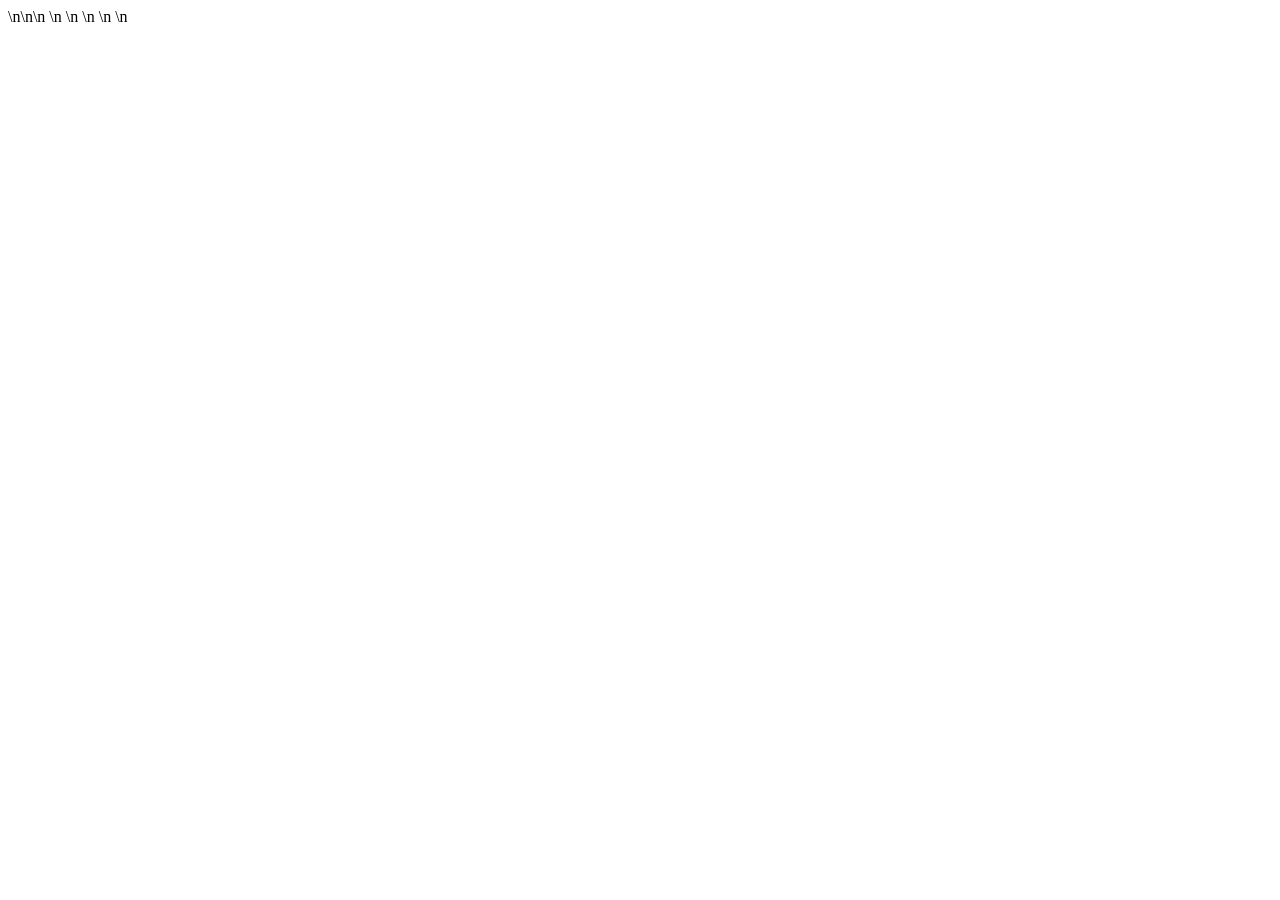
==== index.html @ e763e22f "Add Google Analytics tag to index.html" ====
<!DOCTYPE html>\n<html>\n<head>\n    <meta charset=\"UTF-8\">\n    <meta name=\"viewport\" content=\"width=device-width, initial-scale=1.0\">\n    <title>Document</title>\n    <!-- Google Analytics -->\n    <script async src=\"https://www.googletagmanager.com/gtag/js?id=G-6NM7Z8QV94\"></script>\n    <script>\n        window.dataLayer = window.dataLayer || [];\n        function gtag(){dataLayer.push(arguments);}\n        gtag('js', new Date());\n        gtag('config', 'G-6NM7Z8QV94');\n    <\/script>\n    <!-- End Google Analytics -->\n</head>\n<body>\n    <h1>Hello, World!</h1>\n</body>\n</html>\n
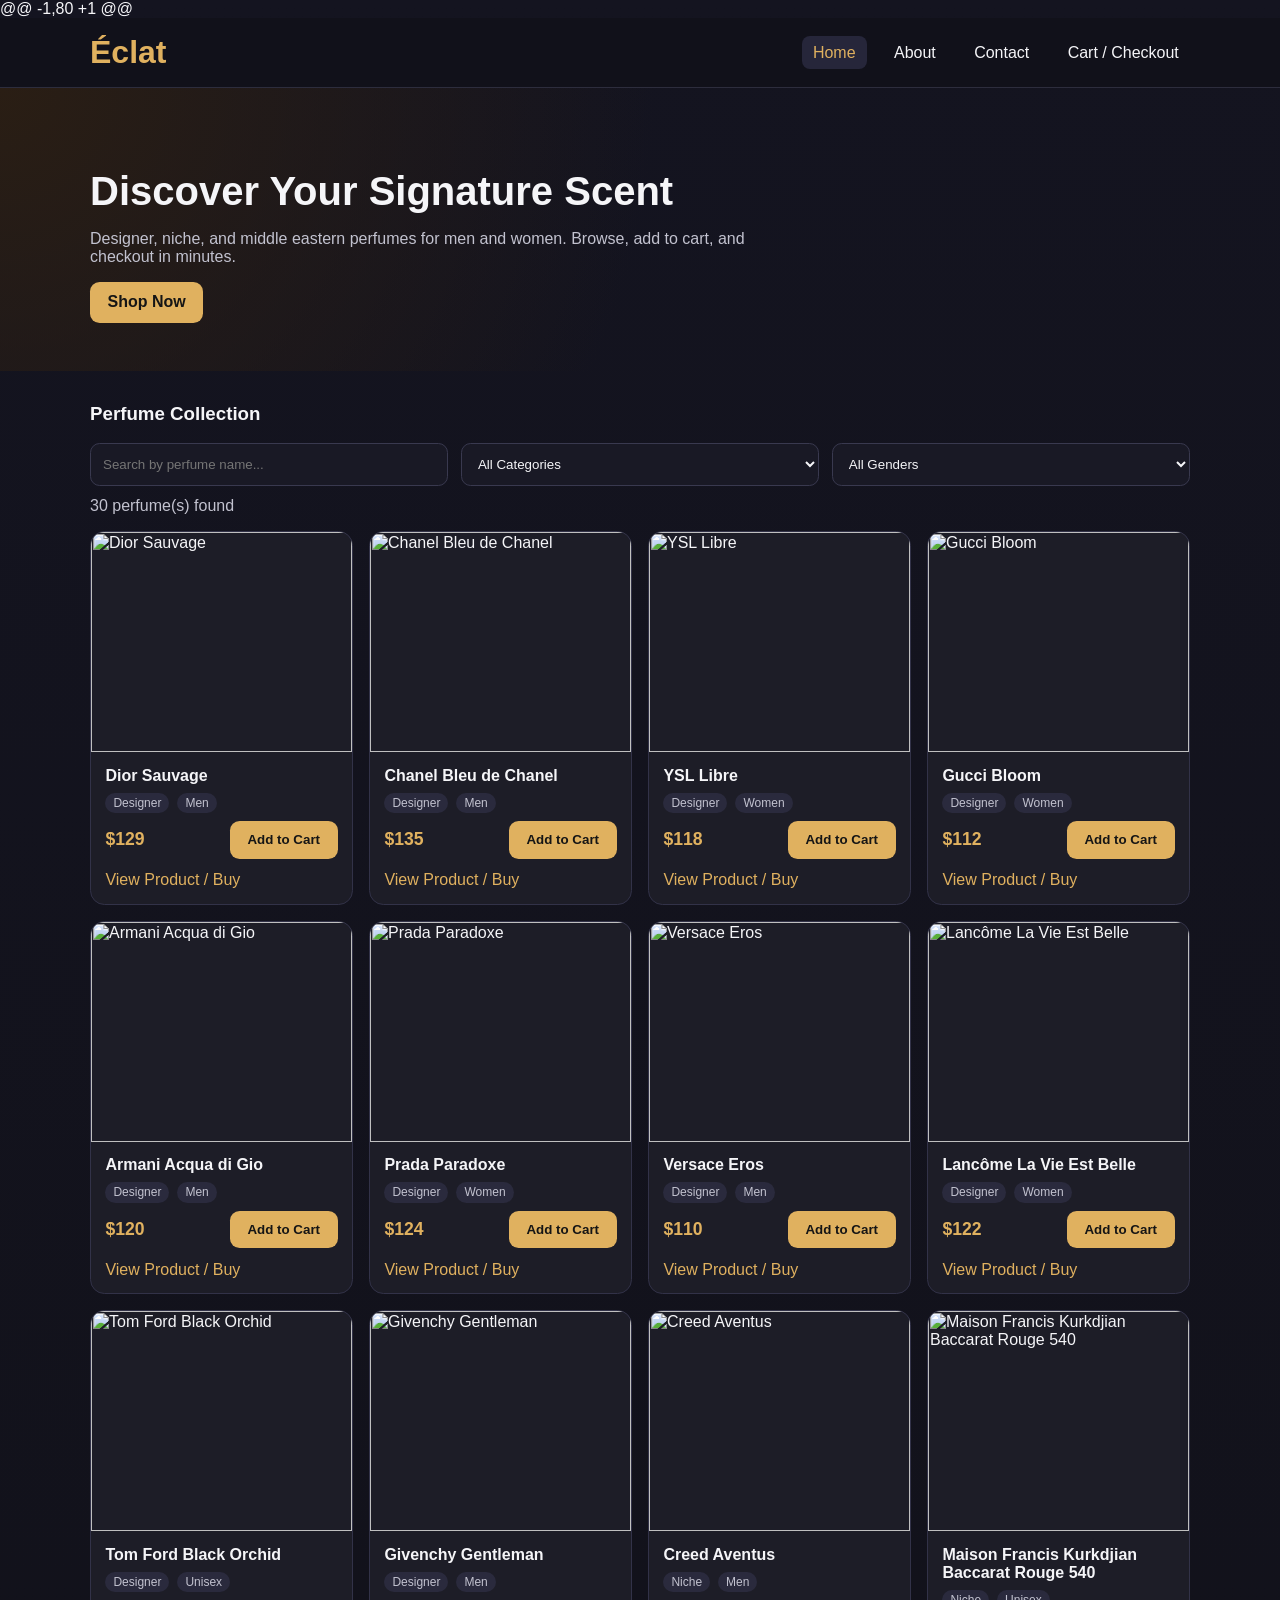
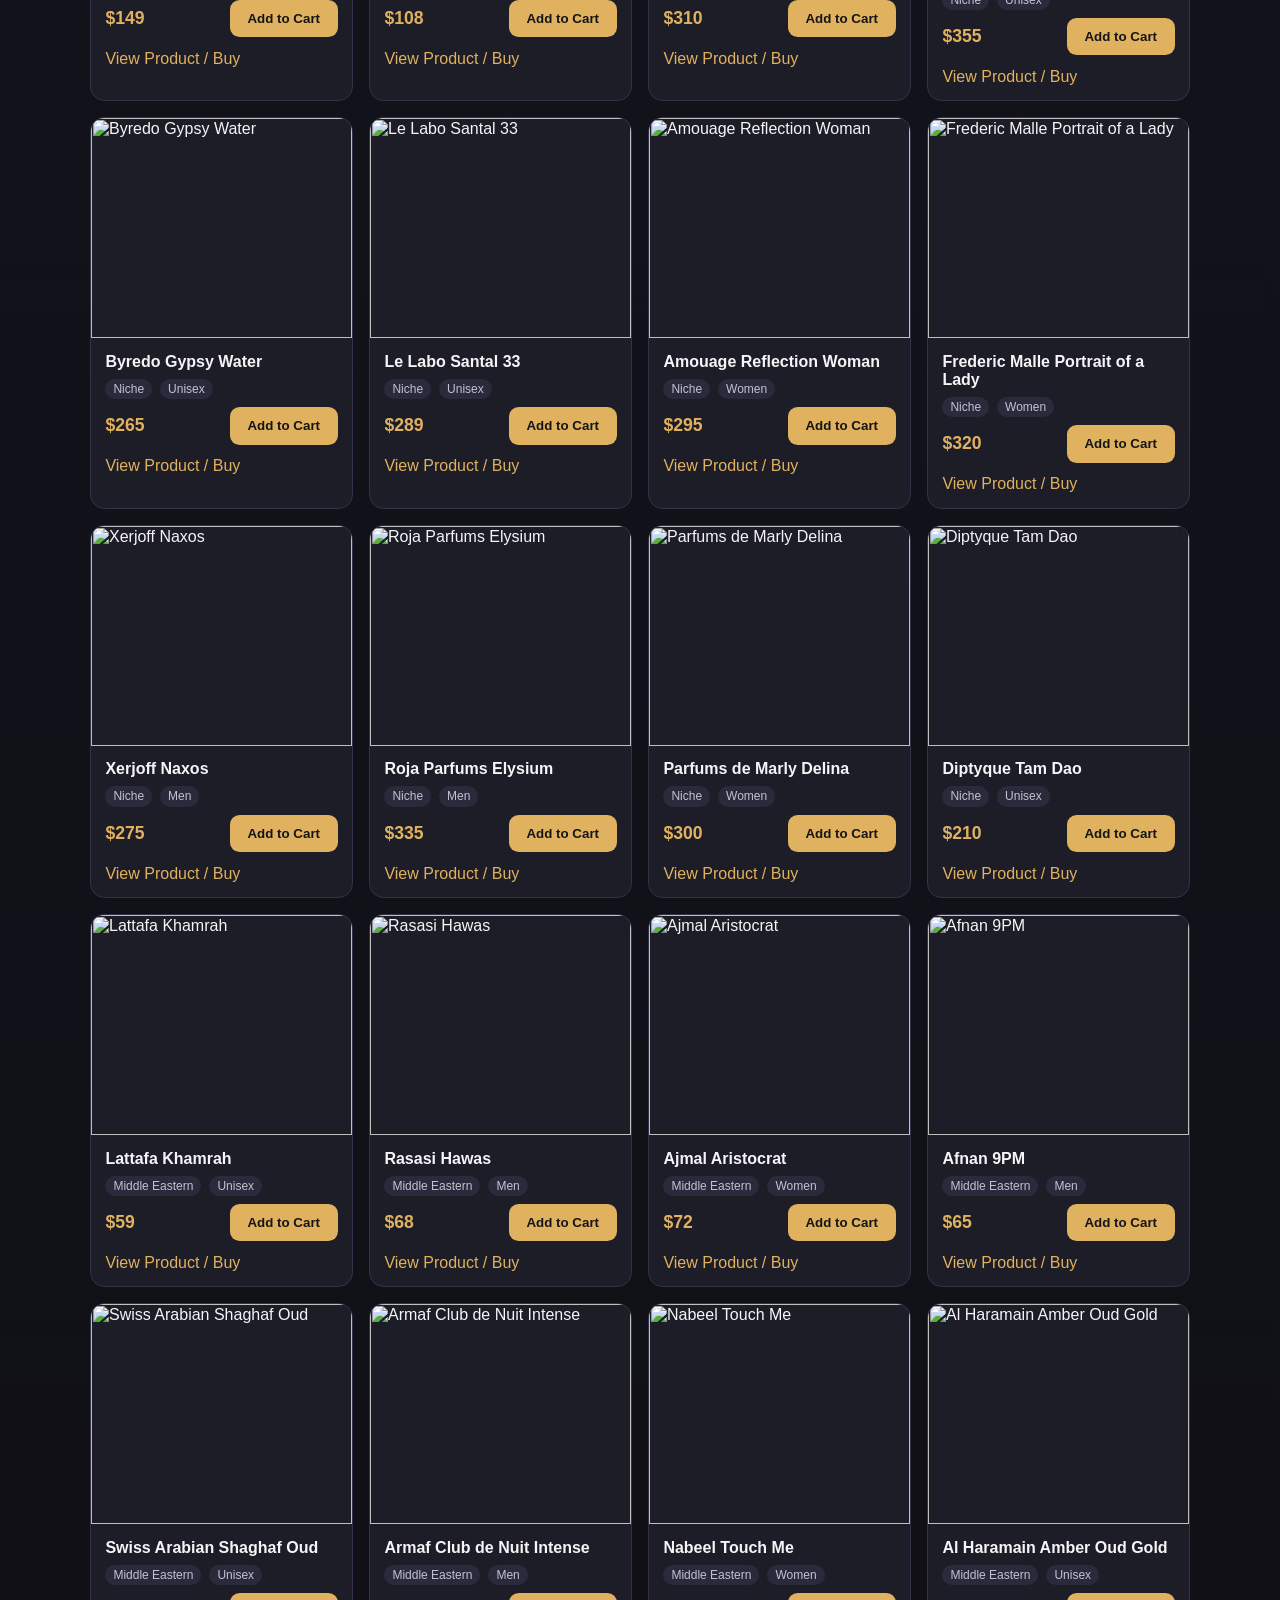
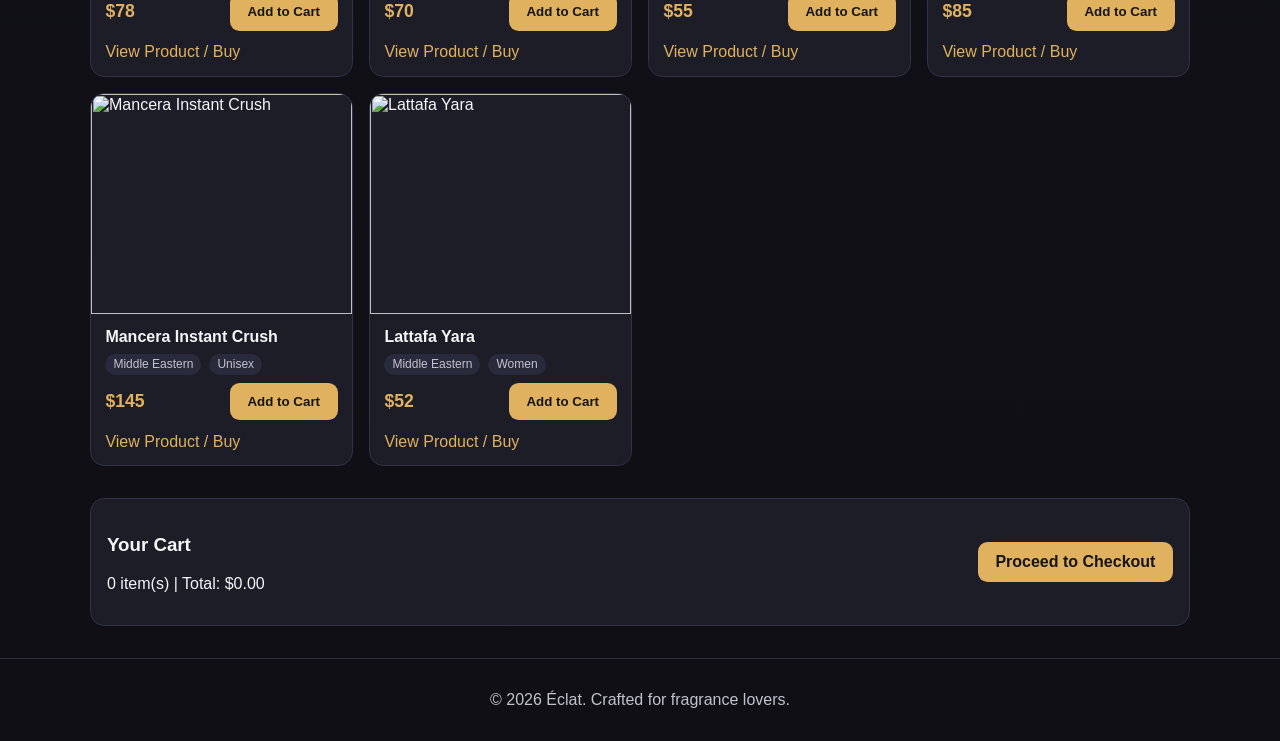
==== commit 1b3f2fbe: "Revamp index.html with new layout and content" ====
--- a/index.html
+++ b/index.html
@@ -1 +1,81 @@
-<!DOCTYPE html>\n<html>\n<head>\n    <meta charset=\"UTF-8\">\n    <meta name=\"viewport\" content=\"width=device-width, initial-scale=1.0\">\n    <title>Document</title>\n    <!-- Google Analytics -->\n    <script async src=\"https://www.googletagmanager.com/gtag/js?id=G-6NM7Z8QV94\"></script>\n    <script>\n        window.dataLayer = window.dataLayer || [];\n        function gtag(){dataLayer.push(arguments);}\n        gtag('js', new Date());\n        gtag('config', 'G-6NM7Z8QV94');\n    <\/script>\n    <!-- End Google Analytics -->\n</head>\n<body>\n    <h1>Hello, World!</h1>\n</body>\n</html>\n+@@ -1,80 +1 @@
+<!DOCTYPE html>
+<html lang="en">
+<head>
+  <meta charset="UTF-8" />
+  <meta name="viewport" content="width=device-width, initial-scale=1.0" />
+  <title>Éclat | Home</title>
+  <link rel="stylesheet" href="styles.css" />
+</head>
+<body>
+  <header class="site-header">
+    <div class="container nav-wrap">
+      <h1 class="logo">Éclat</h1>
+      <nav>
+        <ul class="nav-menu">
+          <li><a href="index.html" class="active">Home</a></li>
+          <li><a href="about.html">About</a></li>
+          <li><a href="contact.html">Contact</a></li>
+          <li><a href="checkout.html">Cart / Checkout</a></li>
+        </ul>
+      </nav>
+    </div>
+  </header>
+
+  <main>
+    <section class="hero">
+      <div class="container">
+        <h2>Discover Your Signature Scent</h2>
+        <p>Designer, niche, and middle eastern perfumes for men and women. Browse, add to cart, and checkout in minutes.</p>
+        <a href="#products" class="btn">Shop Now</a>
+      </div>
+    </section>
+
+    <section class="container controls" id="products">
+      <h3>Perfume Collection</h3>
+      <div class="control-grid">
+        <input type="text" id="searchInput" placeholder="Search by perfume name..." />
+        <select id="categoryFilter">
+          <option value="all">All Categories</option>
+          <option value="Designer">Designer Perfumes</option>
+          <option value="Niche">Niche Perfumes</option>
+          <option value="Middle Eastern">Middle Eastern Fragrances</option>
+        </select>
+        <select id="genderFilter">
+          <option value="all">All Genders</option>
+          <option value="Men">Men</option>
+          <option value="Women">Women</option>
+          <option value="Unisex">Unisex</option>
+        </select>
+      </div>
+      <p id="resultsCount" class="results-count"></p>
+    </section>
+
+    <section class="container products-grid" id="productsGrid"></section>
+
+    <section class="container cart-bar">
+      <div>
+        <h3>Your Cart</h3>
+        <p><span id="cartCount">0</span> item(s) | Total: $<span id="cartTotal">0.00</span></p>
+      </div>
+      <a href="checkout.html" class="btn">Proceed to Checkout</a>
+    </section>
+  </main>
+
+  <div id="imageModal" class="modal hidden">
+    <div class="modal-content">
+      <button id="closeModal" class="close-btn" aria-label="Close image preview">&times;</button>
+      <img id="modalImage" src="" alt="Perfume preview" />
+      <p id="modalTitle"></p>
+    </div>
+  </div>
+
+  <footer class="site-footer">
+    <div class="container">
+      <p>&copy; 2026 Éclat. Crafted for fragrance lovers.</p>
+    </div>
+  </footer>
+
+  <script src="app.js"></script>
+</body>
+</html>
--- a/styles.css
+++ b/styles.css
@@ -0,0 +1,352 @@
+:root {
+  --bg: #0f0f14;
+  --card: #1d1d27;
+  --text: #f5f5f8;
+  --muted: #c2c2cf;
+  --accent: #e0b15f;
+  --accent-dark: #b68d44;
+  --danger: #ef5350;
+}
+
+* {
+  box-sizing: border-box;
+}
+
+body {
+  margin: 0;
+  font-family: "Segoe UI", Arial, sans-serif;
+  background: linear-gradient(180deg, #141420, #0f0f14);
+  color: var(--text);
+}
+
+.container {
+  width: min(1100px, 92%);
+  margin: 0 auto;
+}
+
+.site-header {
+  background: #11111a;
+  border-bottom: 1px solid #2d2d3d;
+  position: sticky;
+  top: 0;
+  z-index: 99;
+}
+
+.nav-wrap {
+  display: flex;
+  justify-content: space-between;
+  align-items: center;
+  padding: 1rem 0;
+}
+
+.logo {
+  margin: 0;
+  color: var(--accent);
+}
+
+.nav-menu {
+  list-style: none;
+  display: flex;
+  gap: 1rem;
+  padding: 0;
+  margin: 0;
+}
+
+.nav-menu a {
+  color: var(--text);
+  text-decoration: none;
+  padding: 0.5rem 0.7rem;
+  border-radius: 0.5rem;
+}
+
+.nav-menu a:hover,
+.nav-menu a.active {
+  background: #26263a;
+  color: var(--accent);
+}
+
+.hero {
+  padding: 3rem 0;
+  background: radial-gradient(circle at top left, #2a1e14, transparent 50%);
+}
+
+.hero h2 {
+  font-size: clamp(1.7rem, 4vw, 2.5rem);
+  margin-bottom: 0.5rem;
+}
+
+.hero p {
+  color: var(--muted);
+  max-width: 700px;
+}
+
+.btn {
+  display: inline-block;
+  background: var(--accent);
+  color: #151515;
+  border: none;
+  border-radius: 0.6rem;
+  padding: 0.7rem 1.1rem;
+  font-weight: 600;
+  cursor: pointer;
+  text-decoration: none;
+}
+
+.btn:hover {
+  background: var(--accent-dark);
+}
+
+.controls {
+  margin-top: 2rem;
+}
+
+.control-grid {
+  display: grid;
+  grid-template-columns: repeat(auto-fit, minmax(180px, 1fr));
+  gap: 0.8rem;
+}
+
+input, select, textarea {
+  width: 100%;
+  padding: 0.75rem;
+  border: 1px solid #39394f;
+  border-radius: 0.6rem;
+  background: #191925;
+  color: var(--text);
+}
+
+.results-count {
+  color: var(--muted);
+  margin-top: 0.7rem;
+}
+
+.products-grid {
+  display: grid;
+  grid-template-columns: repeat(auto-fit, minmax(230px, 1fr));
+  gap: 1rem;
+  margin: 1rem auto 2rem;
+}
+
+.product-card {
+  background: var(--card);
+  border: 1px solid #323248;
+  border-radius: 0.9rem;
+  overflow: hidden;
+}
+
+.product-card img {
+  width: 100%;
+  height: 220px;
+  object-fit: cover;
+  cursor: pointer;
+}
+
+.product-body {
+  padding: 0.9rem;
+}
+
+.product-body h4 {
+  margin: 0 0 0.3rem;
+}
+
+.details-link {
+  display: inline-block;
+  margin-top: 0.8rem;
+  color: var(--accent);
+  text-decoration: none;
+}
+
+.details-link:hover {
+  text-decoration: underline;
+}
+
+.badge-row {
+  display: flex;
+  gap: 0.5rem;
+  flex-wrap: wrap;
+  margin: 0.5rem 0;
+}
+
+.badge {
+  font-size: 0.75rem;
+  background: #2a2a3d;
+  color: var(--muted);
+  padding: 0.2rem 0.5rem;
+  border-radius: 999px;
+}
+
+.price-row {
+  display: flex;
+  justify-content: space-between;
+  align-items: center;
+}
+
+.price {
+  color: var(--accent);
+  font-size: 1.1rem;
+  font-weight: 700;
+}
+
+.cart-bar, .info-card {
+  background: var(--card);
+  border: 1px solid #323248;
+  border-radius: 0.9rem;
+  padding: 1rem;
+}
+
+.cart-bar {
+  display: flex;
+  justify-content: space-between;
+  align-items: center;
+  margin-bottom: 2rem;
+}
+
+.modal {
+  position: fixed;
+  inset: 0;
+  background: rgba(0, 0, 0, 0.8);
+  display: grid;
+  place-items: center;
+  z-index: 200;
+}
+
+.modal.hidden {
+  display: none;
+}
+
+.modal-content {
+  background: #141424;
+  border: 1px solid #373750;
+  border-radius: 1rem;
+  padding: 1rem;
+  width: min(700px, 90%);
+}
+
+.modal-content img {
+  width: 100%;
+  max-height: 75vh;
+  object-fit: cover;
+  border-radius: 0.6rem;
+}
+
+.close-btn {
+  float: right;
+  background: transparent;
+  color: #fff;
+  border: none;
+  font-size: 1.5rem;
+  cursor: pointer;
+}
+
+.page-content {
+  padding: 2rem 0;
+}
+
+.product-detail-card {
+  background: var(--card);
+  border: 1px solid #323248;
+  border-radius: 0.9rem;
+  padding: 1rem;
+}
+
+.product-detail-layout {
+  display: grid;
+  grid-template-columns: minmax(250px, 420px) 1fr;
+  gap: 1rem;
+}
+
+.product-detail-image {
+  width: 100%;
+  border-radius: 0.7rem;
+  object-fit: cover;
+  max-height: 450px;
+}
+
+.product-detail-info h2 {
+  margin-top: 0;
+}
+
+.product-detail-actions {
+  display: flex;
+  flex-wrap: wrap;
+  gap: 0.6rem;
+  margin-top: 0.8rem;
+}
+
+.btn-muted {
+  background: #2a2a3d;
+  color: #e8e8ef;
+}
+
+.info-cards, .contact-grid, .checkout-grid {
+  display: grid;
+  grid-template-columns: repeat(auto-fit, minmax(280px, 1fr));
+  gap: 1rem;
+}
+
+.form-stack {
+  display: grid;
+  gap: 0.7rem;
+}
+
+.status-text {
+  margin-top: 0.8rem;
+  color: #9be5aa;
+}
+
+.checkout-item {
+  display: grid;
+  grid-template-columns: 1fr auto;
+  gap: 0.5rem;
+  padding: 0.6rem 0;
+  border-bottom: 1px solid #2e2e40;
+}
+
+.checkout-actions {
+  display: flex;
+  gap: 0.4rem;
+}
+
+.checkout-actions button {
+  border: none;
+  background: #2c2c42;
+  color: #fff;
+  border-radius: 0.4rem;
+  padding: 0.3rem 0.5rem;
+  cursor: pointer;
+}
+
+.checkout-actions .remove-btn {
+  background: var(--danger);
+}
+
+.checkout-total {
+  font-size: 1.1rem;
+  color: var(--accent);
+  font-weight: 700;
+  margin-top: 1rem;
+}
+
+.site-footer {
+  border-top: 1px solid #2d2d3d;
+  padding: 1rem 0;
+  color: var(--muted);
+  text-align: center;
+}
+
+@media (max-width: 760px) {
+  .nav-wrap {
+    flex-direction: column;
+    gap: 0.7rem;
+  }
+
+  .cart-bar {
+    flex-direction: column;
+    align-items: flex-start;
+    gap: 0.8rem;
+  }
+
+  .product-detail-layout {
+    grid-template-columns: 1fr;
+  }
+}
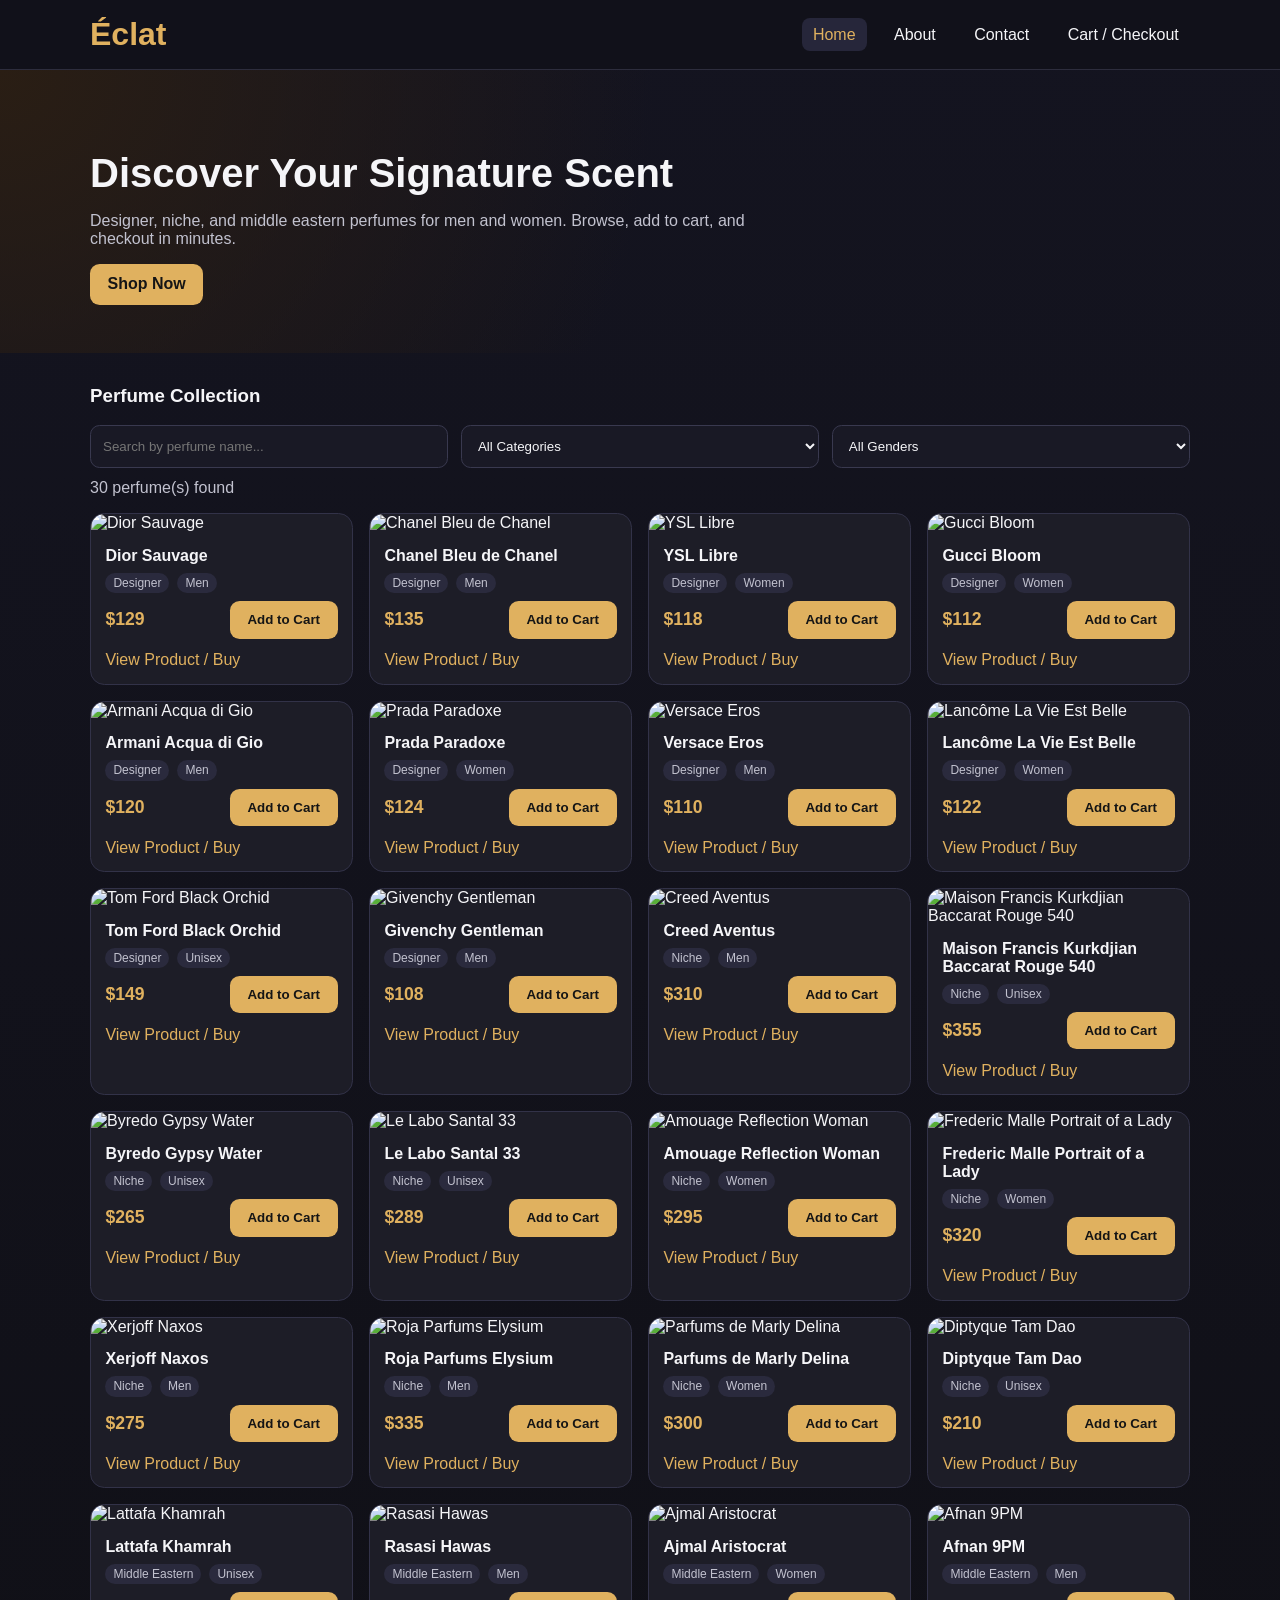
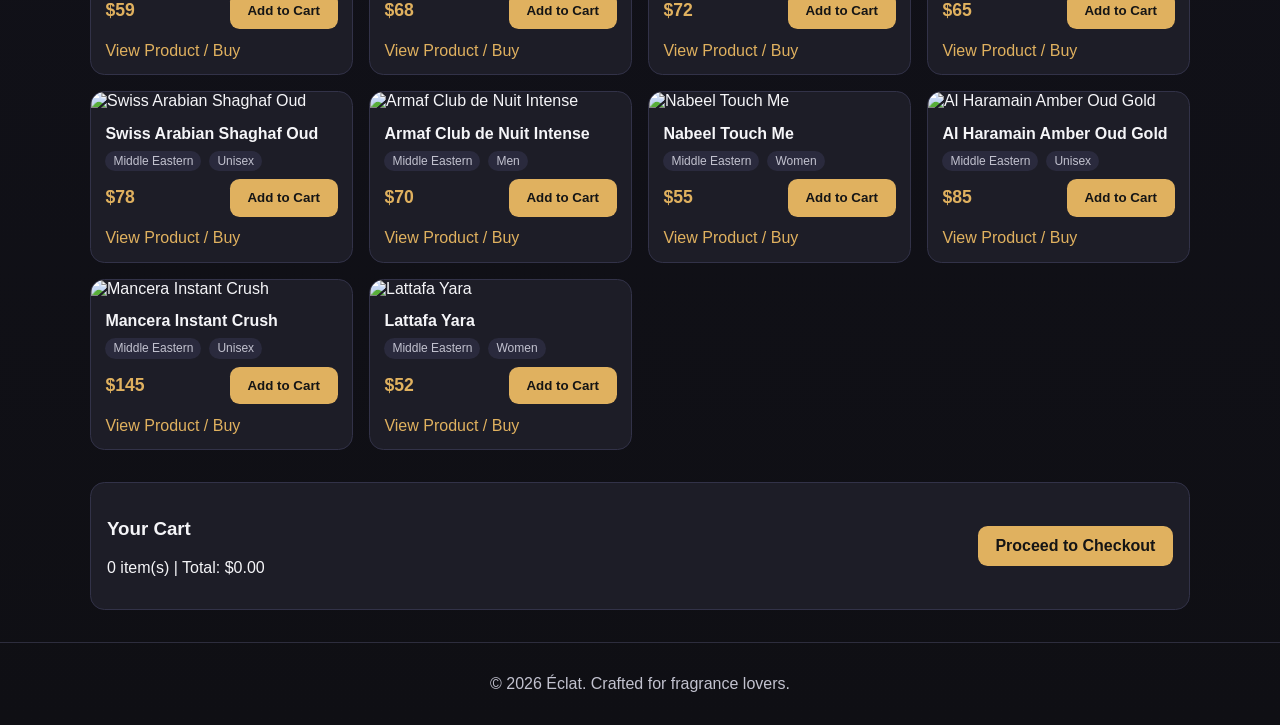
==== commit f6702fa6: "Add Google Analytics tag to all pages. Insert the provided gtag snippet immediately after the openin" ====
--- a/index.html
+++ b/index.html
@@ -1,7 +1,15 @@
-@@ -1,80 +1 @@
 <!DOCTYPE html>
 <html lang="en">
 <head>
+  <!-- Google tag (gtag.js) -->
+  <script async src="https://www.googletagmanager.com/gtag/js?id=G-6NM7Z8QV94"></script>
+  <script>
+    window.dataLayer = window.dataLayer || [];
+    function gtag(){dataLayer.push(arguments);}
+    gtag('js', new Date());
+
+    gtag('config', 'G-6NM7Z8QV94');
+  </script>
   <meta charset="UTF-8" />
   <meta name="viewport" content="width=device-width, initial-scale=1.0" />
   <title>Éclat | Home</title>
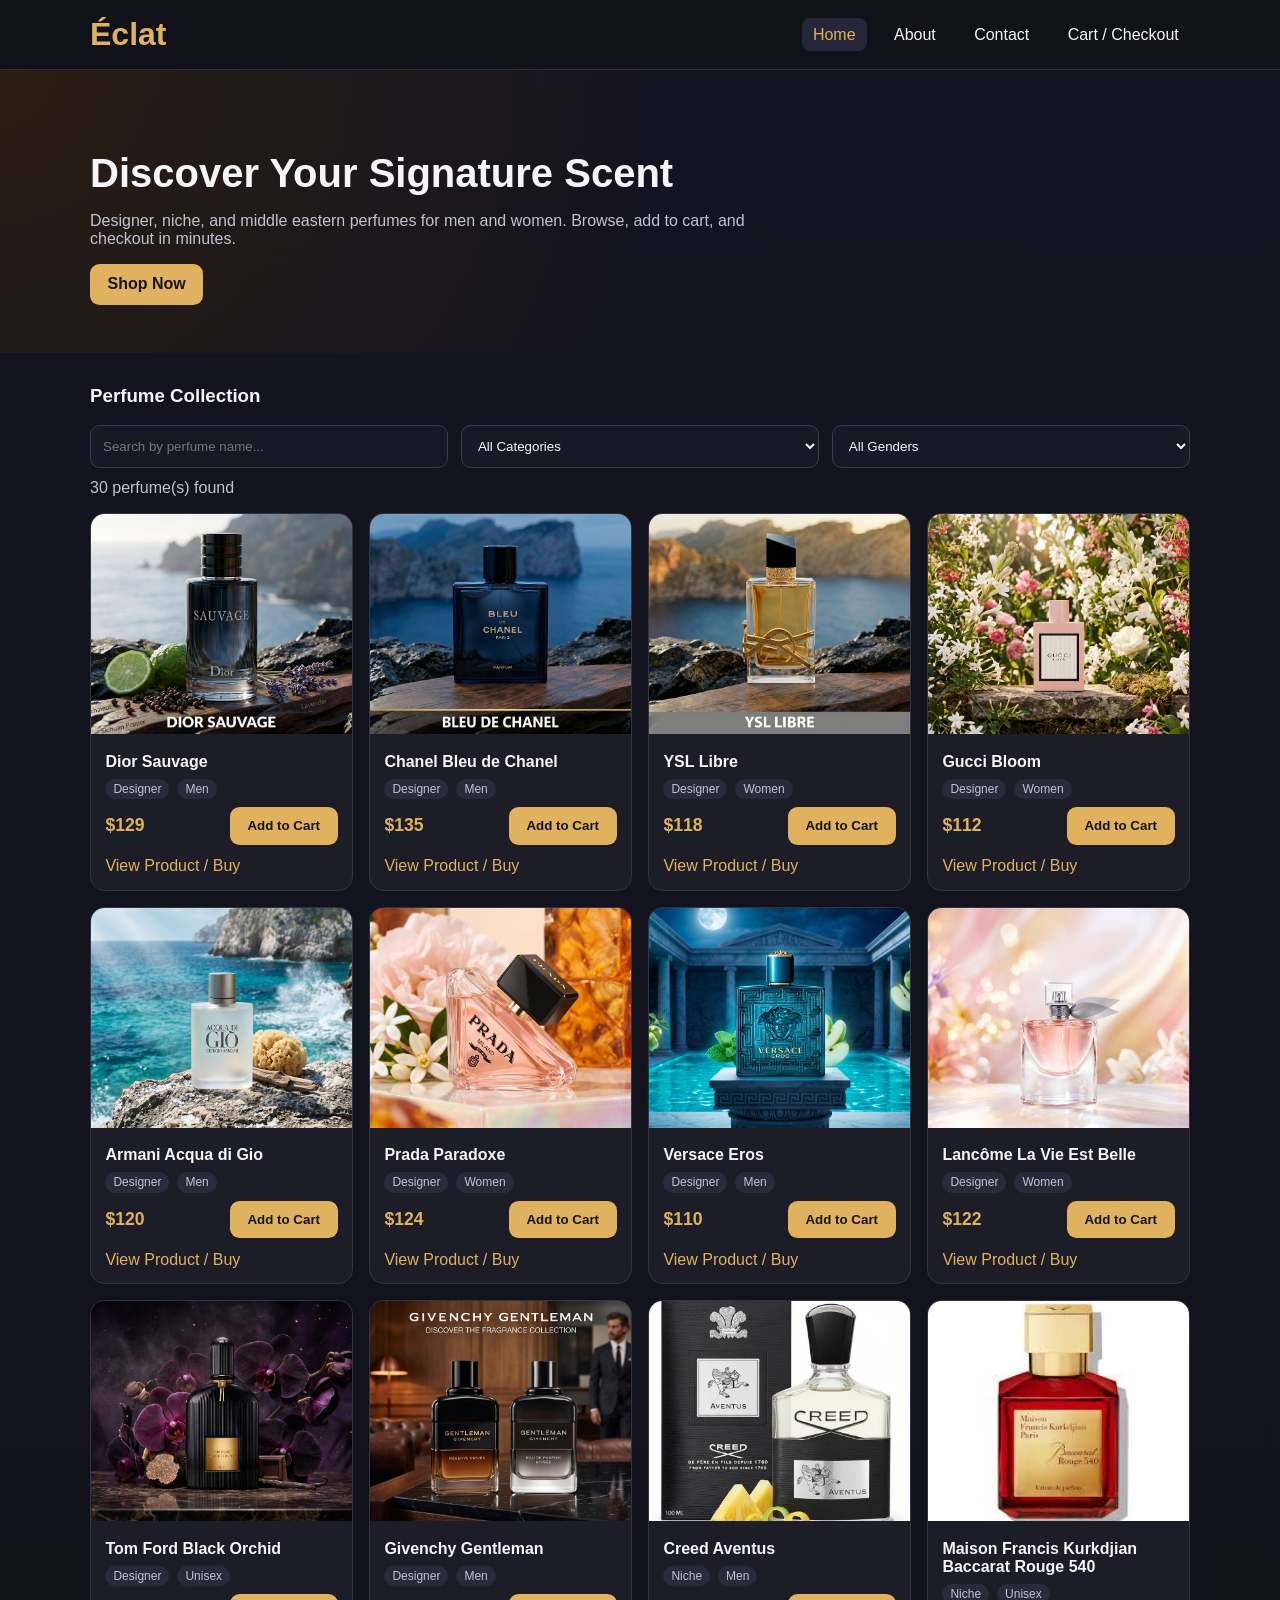
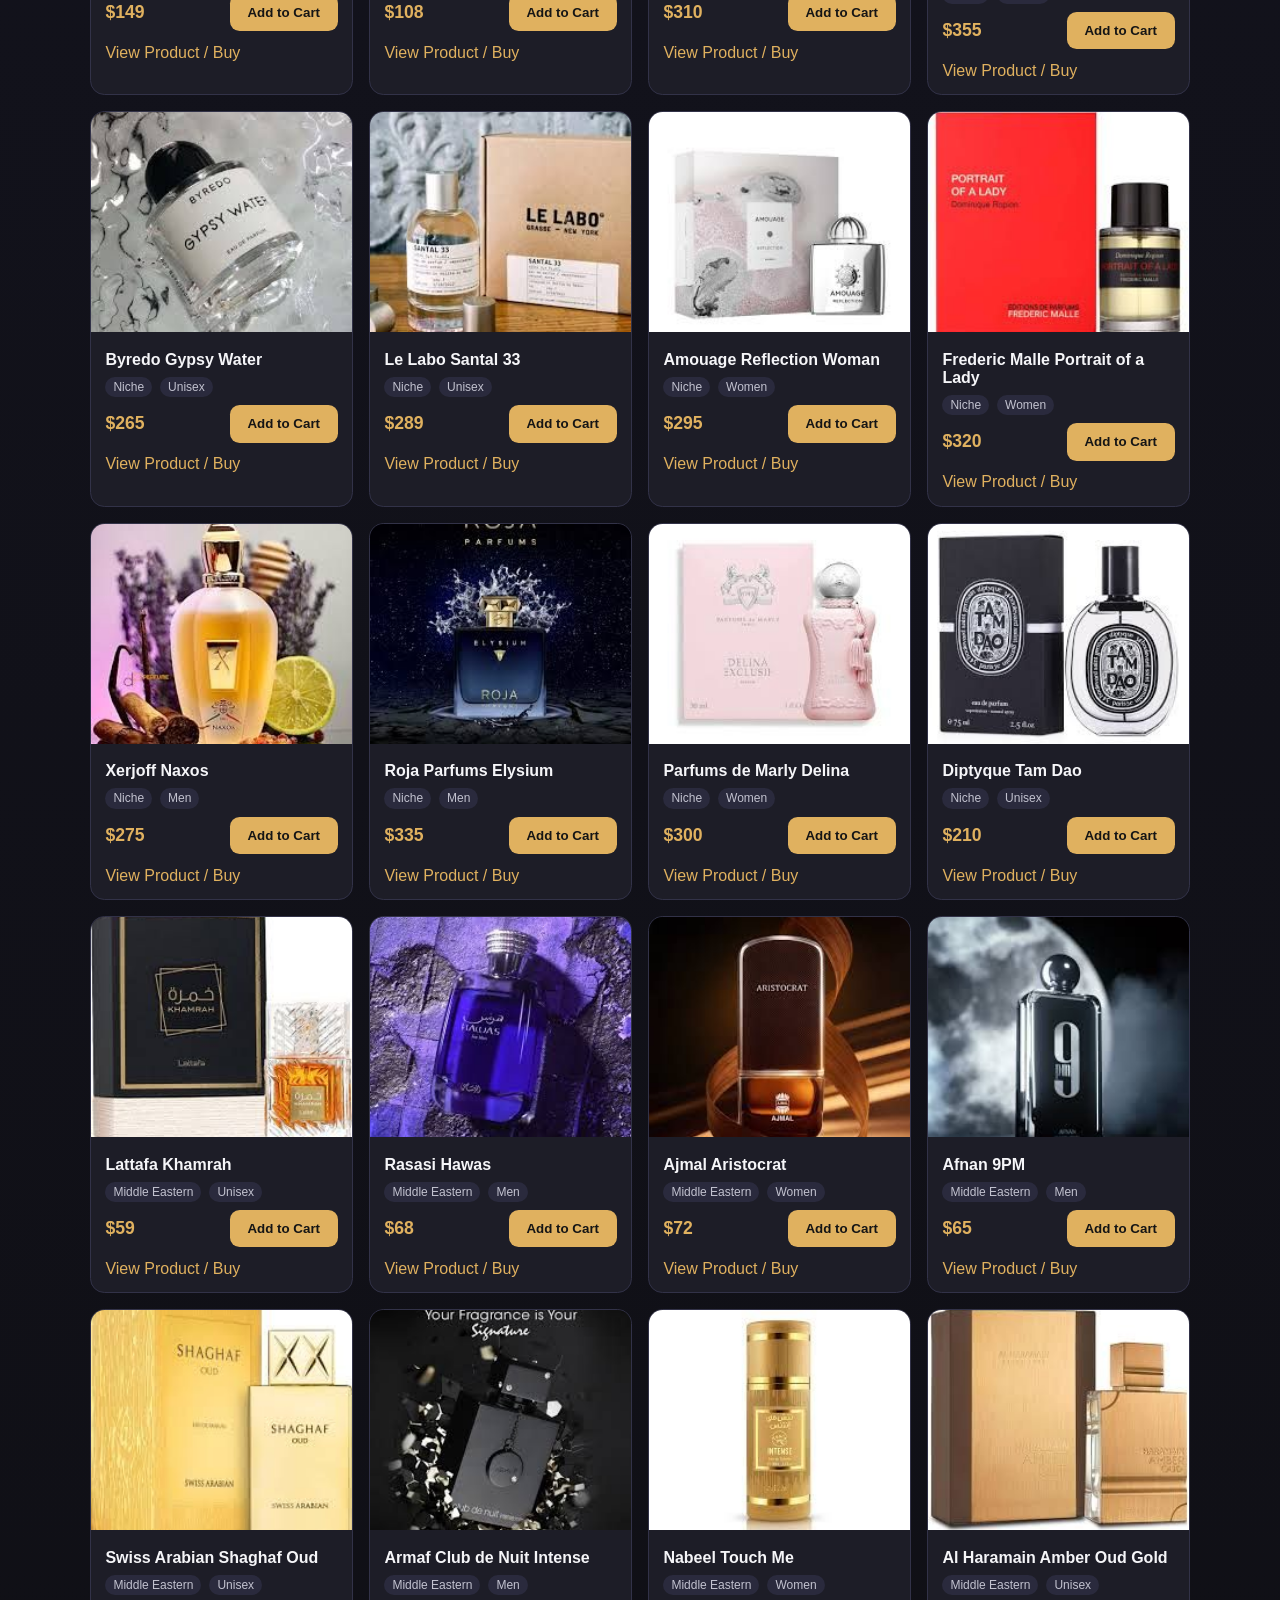
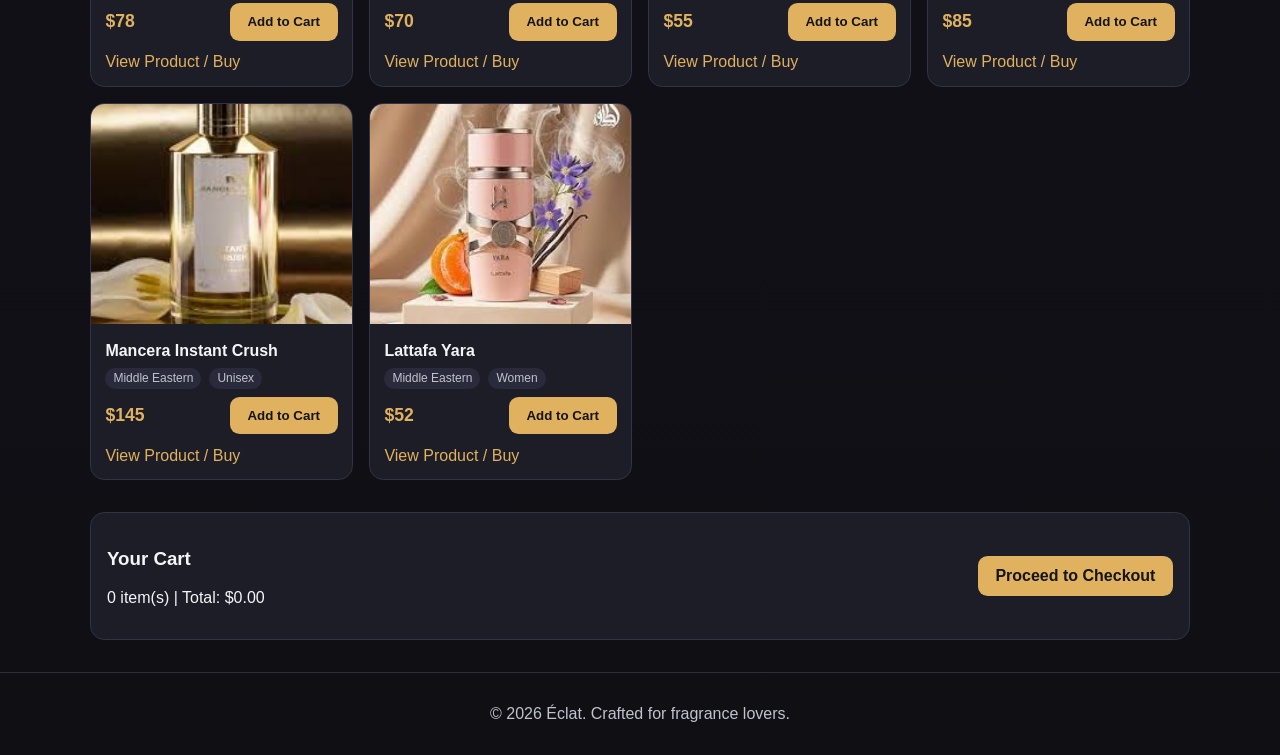
==== commit 7f5bd0c7: "Fix Google Analytics measurement ID. Replace the gtag Measurement ID on every page to match the GA p" ====
--- a/index.html
+++ b/index.html
@@ -2,13 +2,13 @@
 <html lang="en">
 <head>
   <!-- Google tag (gtag.js) -->
-  <script async src="https://www.googletagmanager.com/gtag/js?id=G-6NM7Z8QV94"></script>
+  <script async src="https://www.googletagmanager.com/gtag/js?id=G-GWTW44PSPQ"></script>
   <script>
     window.dataLayer = window.dataLayer || [];
     function gtag(){dataLayer.push(arguments);}
     gtag('js', new Date());
 
-    gtag('config', 'G-6NM7Z8QV94');
+    gtag('config', 'G-GWTW44PSPQ');
   </script>
   <meta charset="UTF-8" />
   <meta name="viewport" content="width=device-width, initial-scale=1.0" />
--- a/styles.css
+++ b/styles.css
@@ -1,352 +1,352 @@
-:root {
-  --bg: #0f0f14;
-  --card: #1d1d27;
-  --text: #f5f5f8;
-  --muted: #c2c2cf;
-  --accent: #e0b15f;
-  --accent-dark: #b68d44;
-  --danger: #ef5350;
-}
-
-* {
-  box-sizing: border-box;
-}
-
-body {
-  margin: 0;
-  font-family: "Segoe UI", Arial, sans-serif;
-  background: linear-gradient(180deg, #141420, #0f0f14);
-  color: var(--text);
-}
-
-.container {
-  width: min(1100px, 92%);
-  margin: 0 auto;
-}
-
-.site-header {
-  background: #11111a;
-  border-bottom: 1px solid #2d2d3d;
-  position: sticky;
-  top: 0;
-  z-index: 99;
-}
-
-.nav-wrap {
-  display: flex;
-  justify-content: space-between;
-  align-items: center;
-  padding: 1rem 0;
-}
-
-.logo {
-  margin: 0;
-  color: var(--accent);
-}
-
-.nav-menu {
-  list-style: none;
-  display: flex;
-  gap: 1rem;
-  padding: 0;
-  margin: 0;
-}
-
-.nav-menu a {
-  color: var(--text);
-  text-decoration: none;
-  padding: 0.5rem 0.7rem;
-  border-radius: 0.5rem;
-}
-
-.nav-menu a:hover,
-.nav-menu a.active {
-  background: #26263a;
-  color: var(--accent);
-}
-
-.hero {
-  padding: 3rem 0;
-  background: radial-gradient(circle at top left, #2a1e14, transparent 50%);
-}
-
-.hero h2 {
-  font-size: clamp(1.7rem, 4vw, 2.5rem);
-  margin-bottom: 0.5rem;
-}
-
-.hero p {
-  color: var(--muted);
-  max-width: 700px;
-}
-
-.btn {
-  display: inline-block;
-  background: var(--accent);
-  color: #151515;
-  border: none;
-  border-radius: 0.6rem;
-  padding: 0.7rem 1.1rem;
-  font-weight: 600;
-  cursor: pointer;
-  text-decoration: none;
-}
-
-.btn:hover {
-  background: var(--accent-dark);
-}
-
-.controls {
-  margin-top: 2rem;
-}
-
-.control-grid {
-  display: grid;
-  grid-template-columns: repeat(auto-fit, minmax(180px, 1fr));
-  gap: 0.8rem;
-}
-
-input, select, textarea {
-  width: 100%;
-  padding: 0.75rem;
-  border: 1px solid #39394f;
-  border-radius: 0.6rem;
-  background: #191925;
-  color: var(--text);
-}
-
-.results-count {
-  color: var(--muted);
-  margin-top: 0.7rem;
-}
-
-.products-grid {
-  display: grid;
-  grid-template-columns: repeat(auto-fit, minmax(230px, 1fr));
-  gap: 1rem;
-  margin: 1rem auto 2rem;
-}
-
-.product-card {
-  background: var(--card);
-  border: 1px solid #323248;
-  border-radius: 0.9rem;
-  overflow: hidden;
-}
-
-.product-card img {
-  width: 100%;
-  height: 220px;
-  object-fit: cover;
-  cursor: pointer;
-}
-
-.product-body {
-  padding: 0.9rem;
-}
-
-.product-body h4 {
-  margin: 0 0 0.3rem;
-}
-
-.details-link {
-  display: inline-block;
-  margin-top: 0.8rem;
-  color: var(--accent);
-  text-decoration: none;
-}
-
-.details-link:hover {
-  text-decoration: underline;
-}
-
-.badge-row {
-  display: flex;
-  gap: 0.5rem;
-  flex-wrap: wrap;
-  margin: 0.5rem 0;
-}
-
-.badge {
-  font-size: 0.75rem;
-  background: #2a2a3d;
-  color: var(--muted);
-  padding: 0.2rem 0.5rem;
-  border-radius: 999px;
-}
-
-.price-row {
-  display: flex;
-  justify-content: space-between;
-  align-items: center;
-}
-
-.price {
-  color: var(--accent);
-  font-size: 1.1rem;
-  font-weight: 700;
-}
-
-.cart-bar, .info-card {
-  background: var(--card);
-  border: 1px solid #323248;
-  border-radius: 0.9rem;
-  padding: 1rem;
-}
-
-.cart-bar {
-  display: flex;
-  justify-content: space-between;
-  align-items: center;
-  margin-bottom: 2rem;
-}
-
-.modal {
-  position: fixed;
-  inset: 0;
-  background: rgba(0, 0, 0, 0.8);
-  display: grid;
-  place-items: center;
-  z-index: 200;
-}
-
-.modal.hidden {
-  display: none;
-}
-
-.modal-content {
-  background: #141424;
-  border: 1px solid #373750;
-  border-radius: 1rem;
-  padding: 1rem;
-  width: min(700px, 90%);
-}
-
-.modal-content img {
-  width: 100%;
-  max-height: 75vh;
-  object-fit: cover;
-  border-radius: 0.6rem;
-}
-
-.close-btn {
-  float: right;
-  background: transparent;
-  color: #fff;
-  border: none;
-  font-size: 1.5rem;
-  cursor: pointer;
-}
-
-.page-content {
-  padding: 2rem 0;
-}
-
-.product-detail-card {
-  background: var(--card);
-  border: 1px solid #323248;
-  border-radius: 0.9rem;
-  padding: 1rem;
-}
-
-.product-detail-layout {
-  display: grid;
-  grid-template-columns: minmax(250px, 420px) 1fr;
-  gap: 1rem;
-}
-
-.product-detail-image {
-  width: 100%;
-  border-radius: 0.7rem;
-  object-fit: cover;
-  max-height: 450px;
-}
-
-.product-detail-info h2 {
-  margin-top: 0;
-}
-
-.product-detail-actions {
-  display: flex;
-  flex-wrap: wrap;
-  gap: 0.6rem;
-  margin-top: 0.8rem;
-}
-
-.btn-muted {
-  background: #2a2a3d;
-  color: #e8e8ef;
-}
-
-.info-cards, .contact-grid, .checkout-grid {
-  display: grid;
-  grid-template-columns: repeat(auto-fit, minmax(280px, 1fr));
-  gap: 1rem;
-}
-
-.form-stack {
-  display: grid;
-  gap: 0.7rem;
-}
-
-.status-text {
-  margin-top: 0.8rem;
-  color: #9be5aa;
-}
-
-.checkout-item {
-  display: grid;
-  grid-template-columns: 1fr auto;
-  gap: 0.5rem;
-  padding: 0.6rem 0;
-  border-bottom: 1px solid #2e2e40;
-}
-
-.checkout-actions {
-  display: flex;
-  gap: 0.4rem;
-}
-
-.checkout-actions button {
-  border: none;
-  background: #2c2c42;
-  color: #fff;
-  border-radius: 0.4rem;
-  padding: 0.3rem 0.5rem;
-  cursor: pointer;
-}
-
-.checkout-actions .remove-btn {
-  background: var(--danger);
-}
-
-.checkout-total {
-  font-size: 1.1rem;
-  color: var(--accent);
-  font-weight: 700;
-  margin-top: 1rem;
-}
-
-.site-footer {
-  border-top: 1px solid #2d2d3d;
-  padding: 1rem 0;
-  color: var(--muted);
-  text-align: center;
-}
-
-@media (max-width: 760px) {
-  .nav-wrap {
-    flex-direction: column;
-    gap: 0.7rem;
-  }
-
-  .cart-bar {
-    flex-direction: column;
-    align-items: flex-start;
-    gap: 0.8rem;
-  }
-
-  .product-detail-layout {
-    grid-template-columns: 1fr;
-  }
-}
+:root {
+  --bg: #0f0f14;
+  --card: #1d1d27;
+  --text: #f5f5f8;
+  --muted: #c2c2cf;
+  --accent: #e0b15f;
+  --accent-dark: #b68d44;
+  --danger: #ef5350;
+}
+
+* {
+  box-sizing: border-box;
+}
+
+body {
+  margin: 0;
+  font-family: "Segoe UI", Arial, sans-serif;
+  background: linear-gradient(180deg, #141420, #0f0f14);
+  color: var(--text);
+}
+
+.container {
+  width: min(1100px, 92%);
+  margin: 0 auto;
+}
+
+.site-header {
+  background: #11111a;
+  border-bottom: 1px solid #2d2d3d;
+  position: sticky;
+  top: 0;
+  z-index: 99;
+}
+
+.nav-wrap {
+  display: flex;
+  justify-content: space-between;
+  align-items: center;
+  padding: 1rem 0;
+}
+
+.logo {
+  margin: 0;
+  color: var(--accent);
+}
+
+.nav-menu {
+  list-style: none;
+  display: flex;
+  gap: 1rem;
+  padding: 0;
+  margin: 0;
+}
+
+.nav-menu a {
+  color: var(--text);
+  text-decoration: none;
+  padding: 0.5rem 0.7rem;
+  border-radius: 0.5rem;
+}
+
+.nav-menu a:hover,
+.nav-menu a.active {
+  background: #26263a;
+  color: var(--accent);
+}
+
+.hero {
+  padding: 3rem 0;
+  background: radial-gradient(circle at top left, #2a1e14, transparent 50%);
+}
+
+.hero h2 {
+  font-size: clamp(1.7rem, 4vw, 2.5rem);
+  margin-bottom: 0.5rem;
+}
+
+.hero p {
+  color: var(--muted);
+  max-width: 700px;
+}
+
+.btn {
+  display: inline-block;
+  background: var(--accent);
+  color: #151515;
+  border: none;
+  border-radius: 0.6rem;
+  padding: 0.7rem 1.1rem;
+  font-weight: 600;
+  cursor: pointer;
+  text-decoration: none;
+}
+
+.btn:hover {
+  background: var(--accent-dark);
+}
+
+.controls {
+  margin-top: 2rem;
+}
+
+.control-grid {
+  display: grid;
+  grid-template-columns: repeat(auto-fit, minmax(180px, 1fr));
+  gap: 0.8rem;
+}
+
+input, select, textarea {
+  width: 100%;
+  padding: 0.75rem;
+  border: 1px solid #39394f;
+  border-radius: 0.6rem;
+  background: #191925;
+  color: var(--text);
+}
+
+.results-count {
+  color: var(--muted);
+  margin-top: 0.7rem;
+}
+
+.products-grid {
+  display: grid;
+  grid-template-columns: repeat(auto-fit, minmax(230px, 1fr));
+  gap: 1rem;
+  margin: 1rem auto 2rem;
+}
+
+.product-card {
+  background: var(--card);
+  border: 1px solid #323248;
+  border-radius: 0.9rem;
+  overflow: hidden;
+}
+
+.product-card img {
+  width: 100%;
+  height: 220px;
+  object-fit: cover;
+  cursor: pointer;
+}
+
+.product-body {
+  padding: 0.9rem;
+}
+
+.product-body h4 {
+  margin: 0 0 0.3rem;
+}
+
+.details-link {
+  display: inline-block;
+  margin-top: 0.8rem;
+  color: var(--accent);
+  text-decoration: none;
+}
+
+.details-link:hover {
+  text-decoration: underline;
+}
+
+.badge-row {
+  display: flex;
+  gap: 0.5rem;
+  flex-wrap: wrap;
+  margin: 0.5rem 0;
+}
+
+.badge {
+  font-size: 0.75rem;
+  background: #2a2a3d;
+  color: var(--muted);
+  padding: 0.2rem 0.5rem;
+  border-radius: 999px;
+}
+
+.price-row {
+  display: flex;
+  justify-content: space-between;
+  align-items: center;
+}
+
+.price {
+  color: var(--accent);
+  font-size: 1.1rem;
+  font-weight: 700;
+}
+
+.cart-bar, .info-card {
+  background: var(--card);
+  border: 1px solid #323248;
+  border-radius: 0.9rem;
+  padding: 1rem;
+}
+
+.cart-bar {
+  display: flex;
+  justify-content: space-between;
+  align-items: center;
+  margin-bottom: 2rem;
+}
+
+.modal {
+  position: fixed;
+  inset: 0;
+  background: rgba(0, 0, 0, 0.8);
+  display: grid;
+  place-items: center;
+  z-index: 200;
+}
+
+.modal.hidden {
+  display: none;
+}
+
+.modal-content {
+  background: #141424;
+  border: 1px solid #373750;
+  border-radius: 1rem;
+  padding: 1rem;
+  width: min(700px, 90%);
+}
+
+.modal-content img {
+  width: 100%;
+  max-height: 75vh;
+  object-fit: cover;
+  border-radius: 0.6rem;
+}
+
+.close-btn {
+  float: right;
+  background: transparent;
+  color: #fff;
+  border: none;
+  font-size: 1.5rem;
+  cursor: pointer;
+}
+
+.page-content {
+  padding: 2rem 0;
+}
+
+.product-detail-card {
+  background: var(--card);
+  border: 1px solid #323248;
+  border-radius: 0.9rem;
+  padding: 1rem;
+}
+
+.product-detail-layout {
+  display: grid;
+  grid-template-columns: minmax(250px, 420px) 1fr;
+  gap: 1rem;
+}
+
+.product-detail-image {
+  width: 100%;
+  border-radius: 0.7rem;
+  object-fit: cover;
+  max-height: 450px;
+}
+
+.product-detail-info h2 {
+  margin-top: 0;
+}
+
+.product-detail-actions {
+  display: flex;
+  flex-wrap: wrap;
+  gap: 0.6rem;
+  margin-top: 0.8rem;
+}
+
+.btn-muted {
+  background: #2a2a3d;
+  color: #e8e8ef;
+}
+
+.info-cards, .contact-grid, .checkout-grid {
+  display: grid;
+  grid-template-columns: repeat(auto-fit, minmax(280px, 1fr));
+  gap: 1rem;
+}
+
+.form-stack {
+  display: grid;
+  gap: 0.7rem;
+}
+
+.status-text {
+  margin-top: 0.8rem;
+  color: #9be5aa;
+}
+
+.checkout-item {
+  display: grid;
+  grid-template-columns: 1fr auto;
+  gap: 0.5rem;
+  padding: 0.6rem 0;
+  border-bottom: 1px solid #2e2e40;
+}
+
+.checkout-actions {
+  display: flex;
+  gap: 0.4rem;
+}
+
+.checkout-actions button {
+  border: none;
+  background: #2c2c42;
+  color: #fff;
+  border-radius: 0.4rem;
+  padding: 0.3rem 0.5rem;
+  cursor: pointer;
+}
+
+.checkout-actions .remove-btn {
+  background: var(--danger);
+}
+
+.checkout-total {
+  font-size: 1.1rem;
+  color: var(--accent);
+  font-weight: 700;
+  margin-top: 1rem;
+}
+
+.site-footer {
+  border-top: 1px solid #2d2d3d;
+  padding: 1rem 0;
+  color: var(--muted);
+  text-align: center;
+}
+
+@media (max-width: 760px) {
+  .nav-wrap {
+    flex-direction: column;
+    gap: 0.7rem;
+  }
+
+  .cart-bar {
+    flex-direction: column;
+    align-items: flex-start;
+    gap: 0.8rem;
+  }
+
+  .product-detail-layout {
+    grid-template-columns: 1fr;
+  }
+}
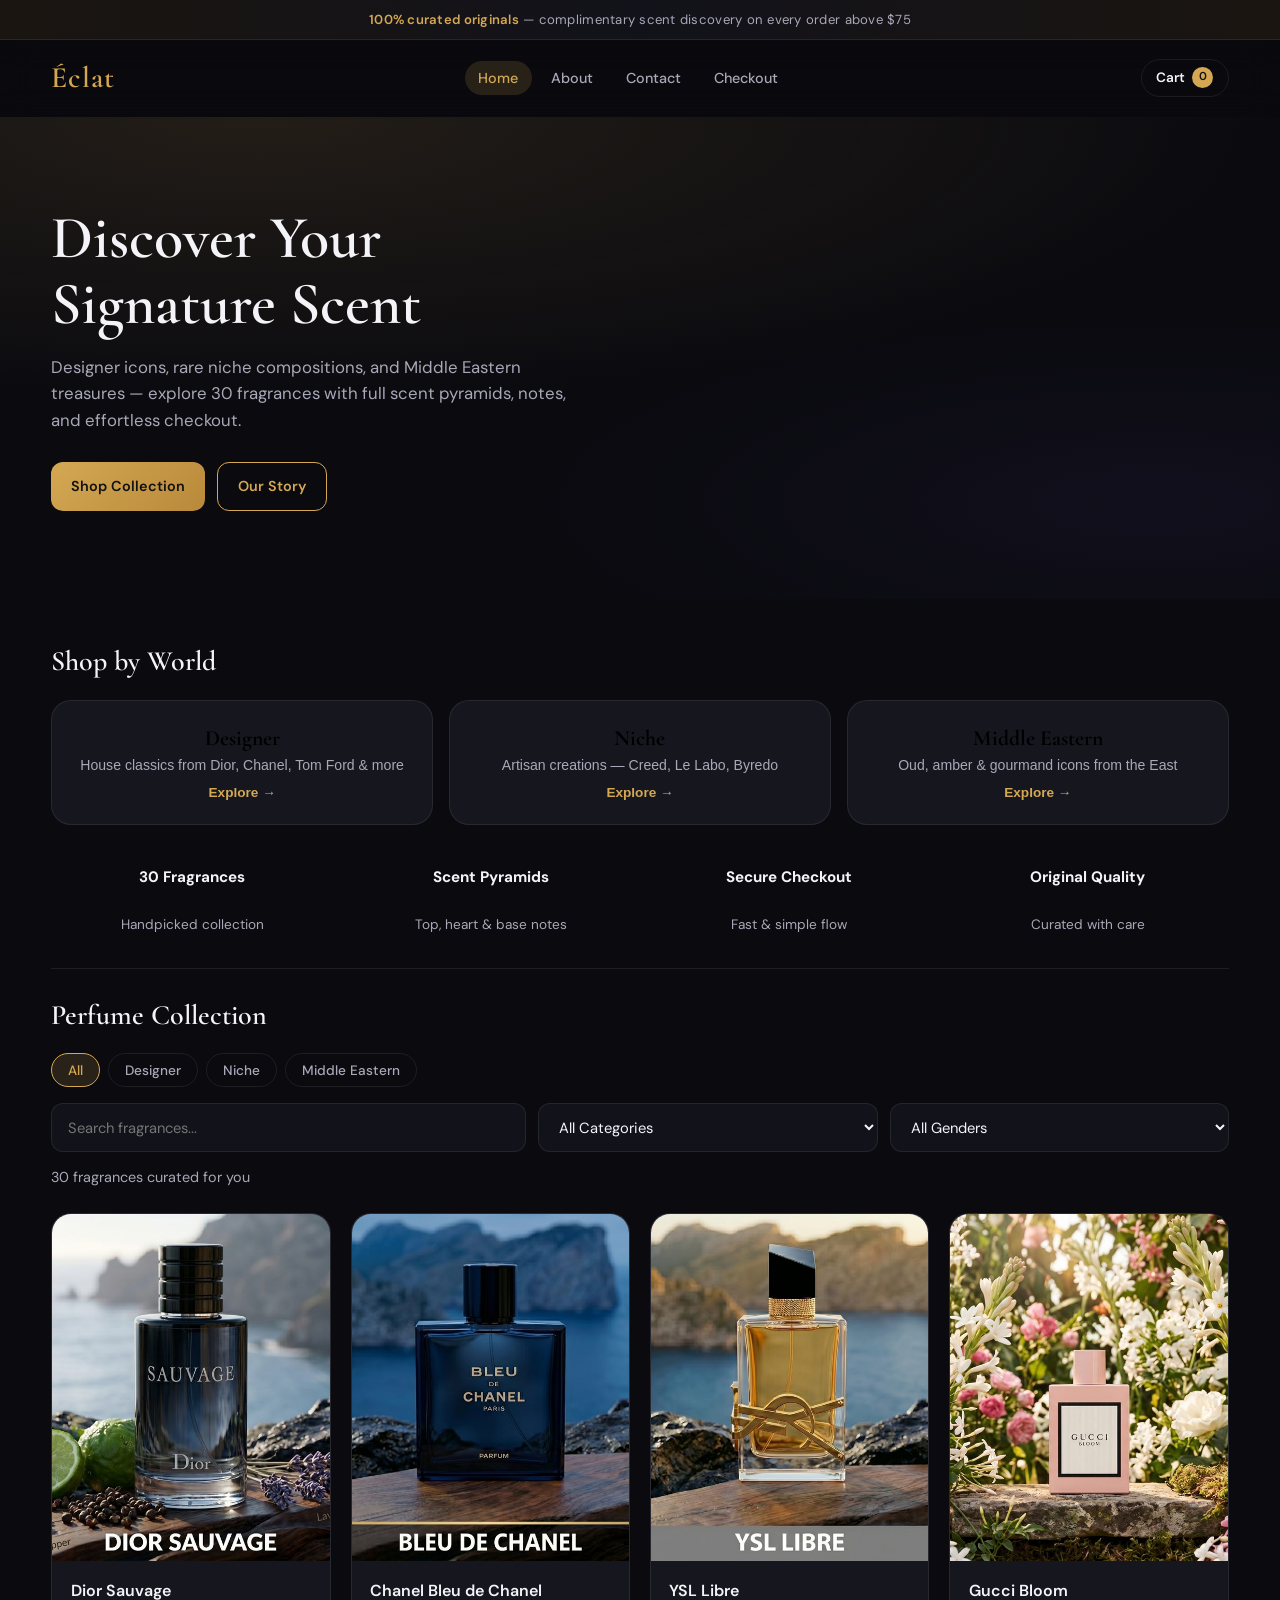
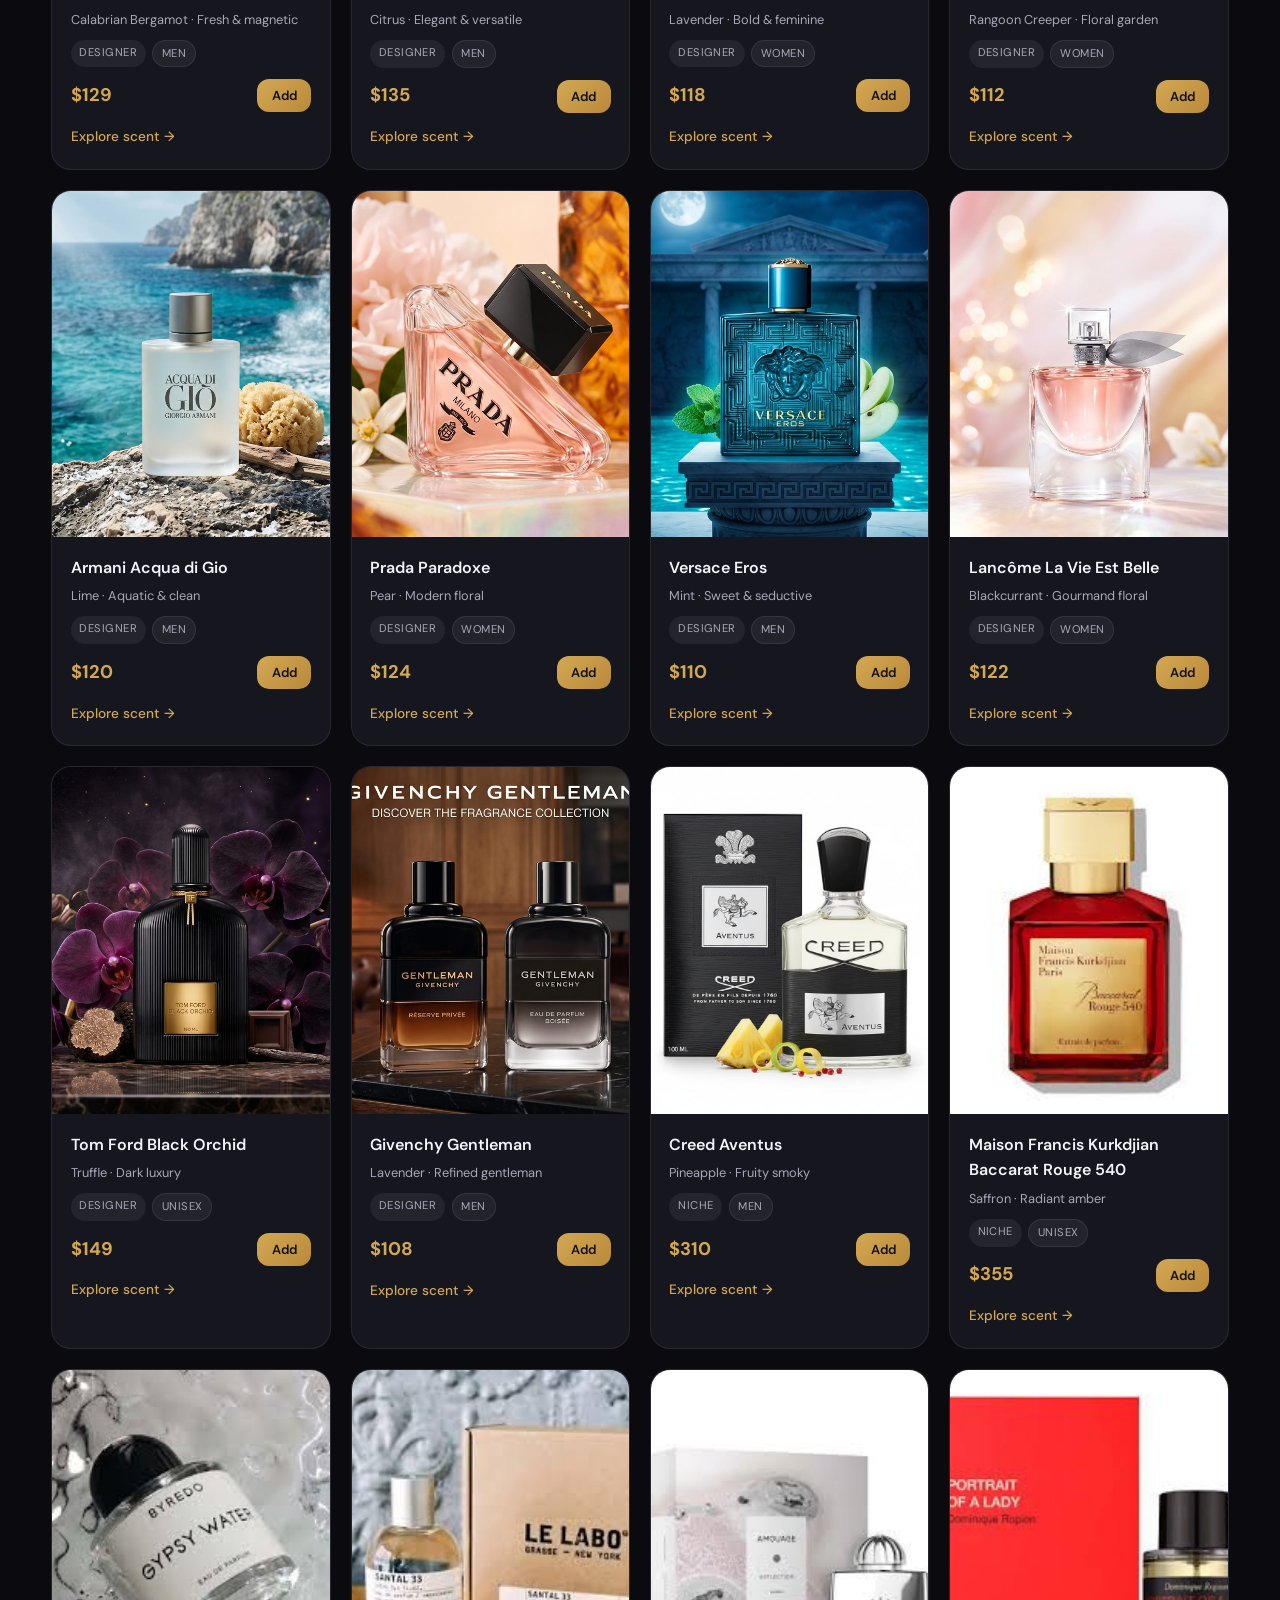
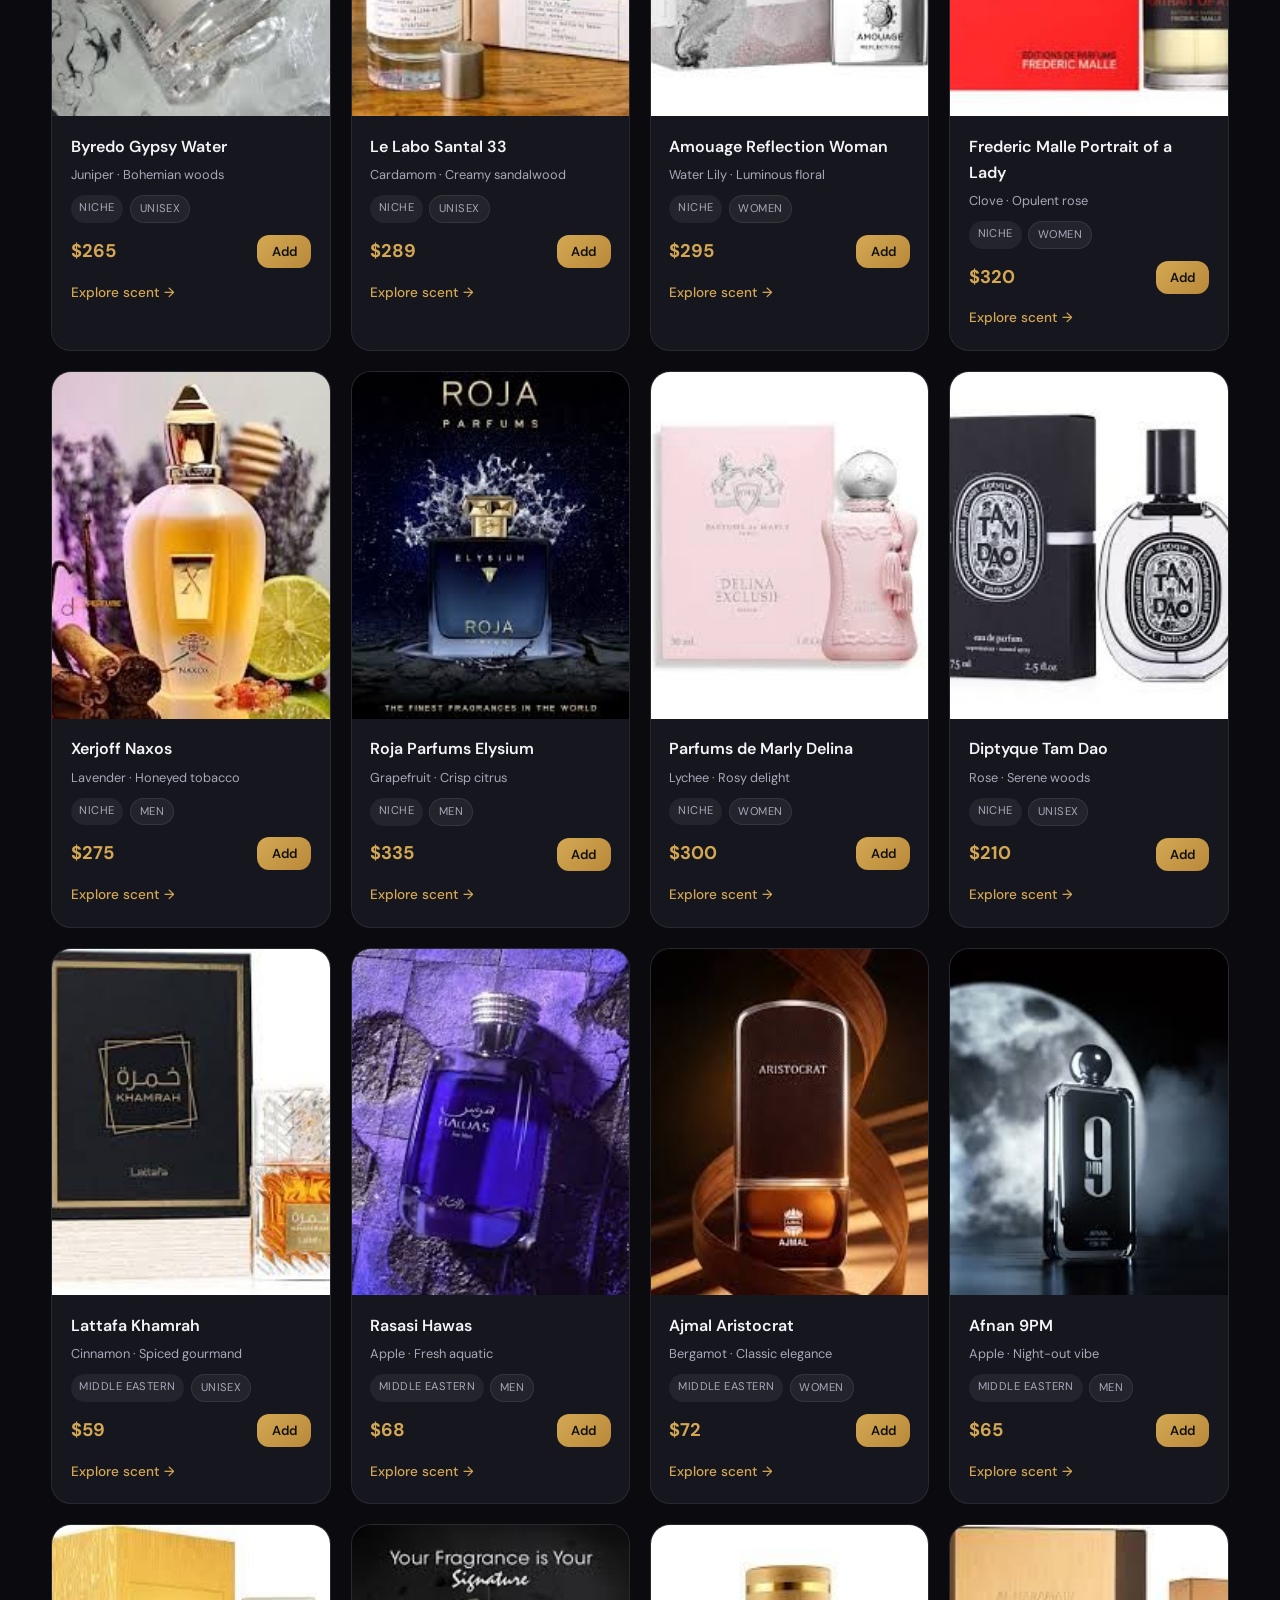
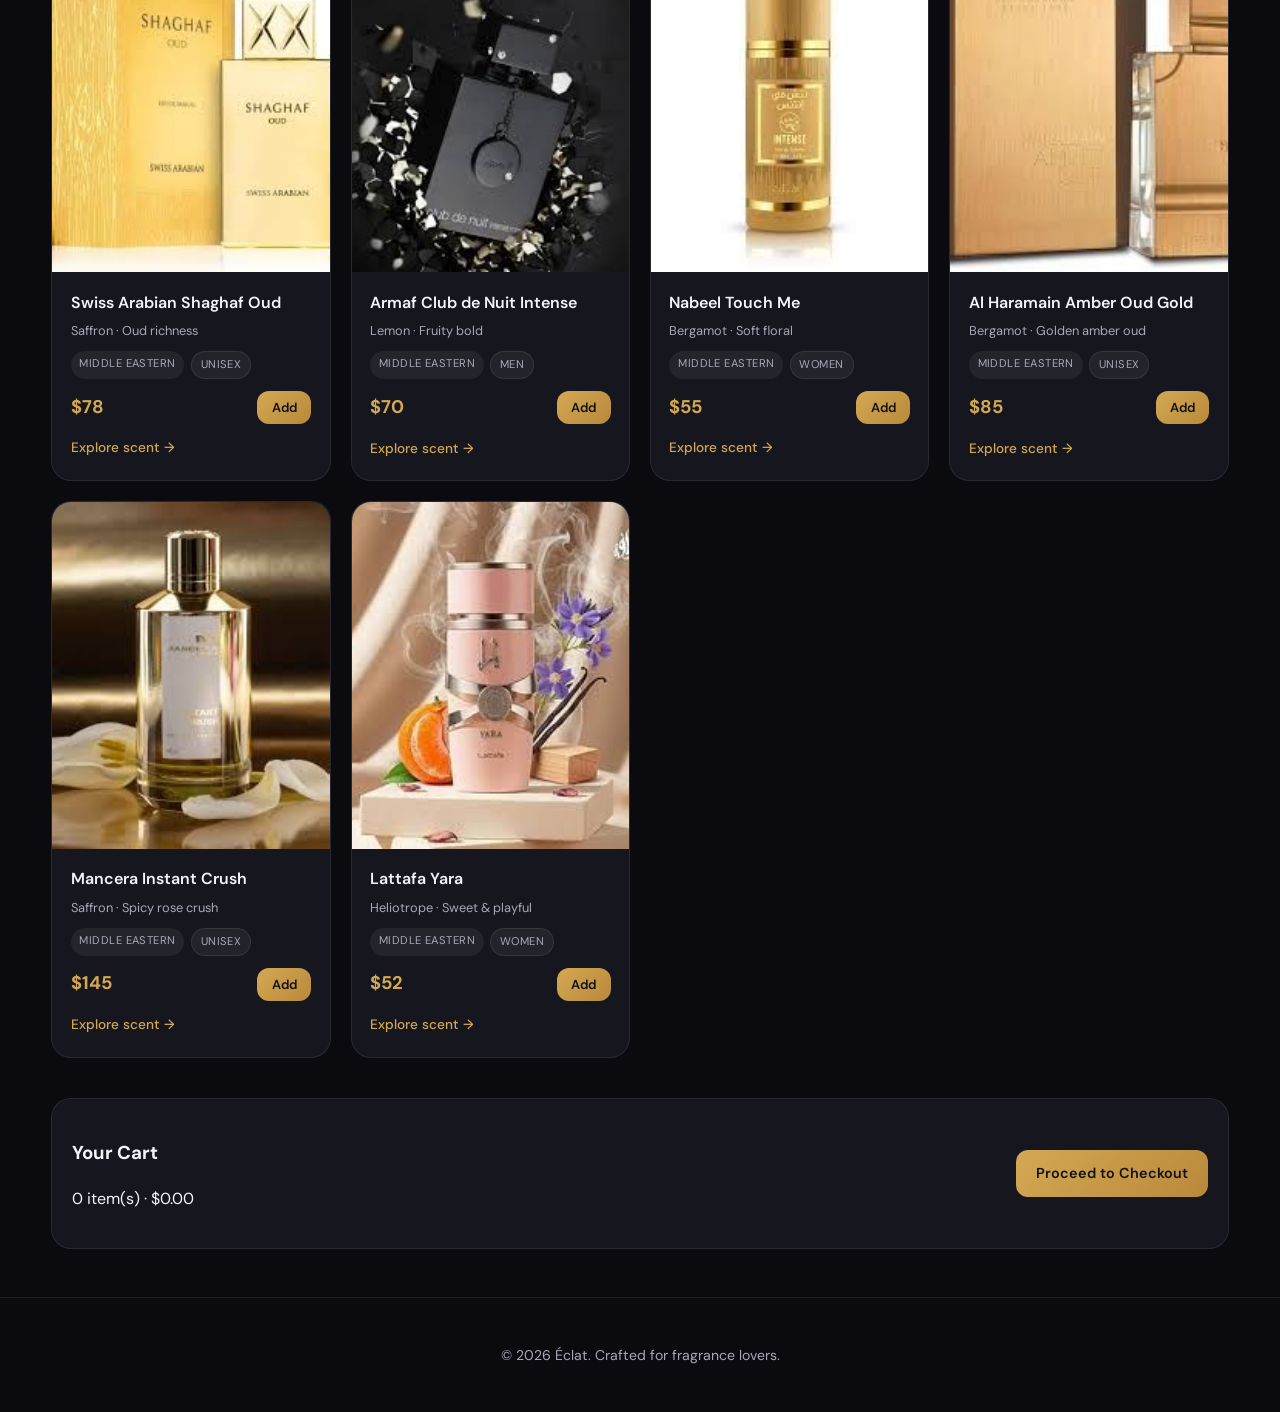
==== commit 2cf94875: "Elevate Éclat with luxury UI, scent pyramids, and performance fixes. Add premium typography, fluid p" ====
--- a/index.html
+++ b/index.html
@@ -1,55 +1,102 @@
 <!DOCTYPE html>
 <html lang="en">
 <head>
-  <!-- Google tag (gtag.js) -->
   <script async src="https://www.googletagmanager.com/gtag/js?id=G-GWTW44PSPQ"></script>
   <script>
     window.dataLayer = window.dataLayer || [];
     function gtag(){dataLayer.push(arguments);}
     gtag('js', new Date());
-
     gtag('config', 'G-GWTW44PSPQ');
   </script>
   <meta charset="UTF-8" />
   <meta name="viewport" content="width=device-width, initial-scale=1.0" />
-  <title>Éclat | Home</title>
+  <meta name="description" content="Éclat — luxury designer, niche, and Middle Eastern fragrances. 30 curated perfumes with scent profiles and seamless checkout." />
+  <title>Éclat | Luxury Perfumes</title>
+  <link rel="preconnect" href="https://fonts.googleapis.com" />
+  <link rel="preconnect" href="https://fonts.gstatic.com" crossorigin />
   <link rel="stylesheet" href="styles.css" />
 </head>
 <body>
+  <div class="announcement">
+    <strong>100% curated originals</strong> — complimentary scent discovery on every order above $75
+  </div>
+
   <header class="site-header">
     <div class="container nav-wrap">
-      <h1 class="logo">Éclat</h1>
+      <a href="index.html" class="logo">Éclat</a>
       <nav>
         <ul class="nav-menu">
           <li><a href="index.html" class="active">Home</a></li>
           <li><a href="about.html">About</a></li>
           <li><a href="contact.html">Contact</a></li>
-          <li><a href="checkout.html">Cart / Checkout</a></li>
+          <li><a href="checkout.html">Checkout</a></li>
         </ul>
       </nav>
+      <div class="nav-actions">
+        <a href="checkout.html" class="cart-pill" aria-label="View cart">
+          Cart <span id="headerCartCount" class="cart-pill__count">0</span>
+        </a>
+      </div>
     </div>
   </header>
 
   <main>
     <section class="hero">
-      <div class="container">
+      <div class="container reveal">
         <h2>Discover Your Signature Scent</h2>
-        <p>Designer, niche, and middle eastern perfumes for men and women. Browse, add to cart, and checkout in minutes.</p>
-        <a href="#products" class="btn">Shop Now</a>
+        <p>Designer icons, rare niche compositions, and Middle Eastern treasures — explore 30 fragrances with full scent pyramids, notes, and effortless checkout.</p>
+        <div class="hero-cta">
+          <a href="#products" class="btn">Shop Collection</a>
+          <a href="about.html" class="btn btn--outline">Our Story</a>
+        </div>
       </div>
+    </section>
+
+    <section class="container category-showcase reveal">
+      <h3>Shop by World</h3>
+      <div class="category-cards">
+        <button type="button" class="category-card" data-jump-category="Designer">
+          <h4>Designer</h4>
+          <p>House classics from Dior, Chanel, Tom Ford & more</p>
+          <span>Explore →</span>
+        </button>
+        <button type="button" class="category-card" data-jump-category="Niche">
+          <h4>Niche</h4>
+          <p>Artisan creations — Creed, Le Labo, Byredo</p>
+          <span>Explore →</span>
+        </button>
+        <button type="button" class="category-card" data-jump-category="Middle Eastern">
+          <h4>Middle Eastern</h4>
+          <p>Oud, amber & gourmand icons from the East</p>
+          <span>Explore →</span>
+        </button>
+      </div>
+    </section>
+
+    <section class="container trust-strip reveal">
+      <div class="trust-item"><strong>30 Fragrances</strong><br />Handpicked collection</div>
+      <div class="trust-item"><strong>Scent Pyramids</strong><br />Top, heart & base notes</div>
+      <div class="trust-item"><strong>Secure Checkout</strong><br />Fast & simple flow</div>
+      <div class="trust-item"><strong>Original Quality</strong><br />Curated with care</div>
     </section>
 
     <section class="container controls" id="products">
       <h3>Perfume Collection</h3>
+      <div class="category-pills">
+        <button type="button" class="category-pill is-active" data-category="all">All</button>
+        <button type="button" class="category-pill" data-category="Designer">Designer</button>
+        <button type="button" class="category-pill" data-category="Niche">Niche</button>
+        <button type="button" class="category-pill" data-category="Middle Eastern">Middle Eastern</button>
+      </div>
       <div class="control-grid">
-        <input type="text" id="searchInput" placeholder="Search by perfume name..." />
-        <select id="categoryFilter">
+        <input type="search" id="searchInput" placeholder="Search fragrances..." autocomplete="off" />
+        <select id="categoryFilter" aria-label="Category">
           <option value="all">All Categories</option>
-          <option value="Designer">Designer Perfumes</option>
-          <option value="Niche">Niche Perfumes</option>
-          <option value="Middle Eastern">Middle Eastern Fragrances</option>
+          <option value="Designer">Designer</option>
+          <option value="Niche">Niche</option>
+          <option value="Middle Eastern">Middle Eastern</option>
         </select>
-        <select id="genderFilter">
+        <select id="genderFilter" aria-label="Gender">
           <option value="all">All Genders</option>
           <option value="Men">Men</option>
           <option value="Women">Women</option>
@@ -59,21 +106,28 @@
       <p id="resultsCount" class="results-count"></p>
     </section>
 
-    <section class="container products-grid" id="productsGrid"></section>
+    <section class="container products-grid" id="productsGrid" aria-live="polite"></section>
 
-    <section class="container cart-bar">
+    <section class="container cart-bar reveal">
       <div>
         <h3>Your Cart</h3>
-        <p><span id="cartCount">0</span> item(s) | Total: $<span id="cartTotal">0.00</span></p>
+        <p><span id="cartCount">0</span> item(s) · $<span id="cartTotal">0.00</span></p>
       </div>
       <a href="checkout.html" class="btn">Proceed to Checkout</a>
     </section>
   </main>
 
+  <aside id="stickyCart" class="sticky-cart" aria-label="Quick cart">
+    <p><span id="stickyCartCount">0</span> items · $<span id="stickyCartTotal">0.00</span></p>
+    <a href="checkout.html" class="btn btn--sm">Checkout</a>
+  </aside>
+
+  <div id="toast" class="toast" role="status" aria-live="polite"></div>
+
   <div id="imageModal" class="modal hidden">
     <div class="modal-content">
-      <button id="closeModal" class="close-btn" aria-label="Close image preview">&times;</button>
-      <img id="modalImage" src="" alt="Perfume preview" />
+      <button id="closeModal" class="close-btn" aria-label="Close">&times;</button>
+      <img id="modalImage" src="" alt="Perfume preview" width="640" height="640" />
       <p id="modalTitle"></p>
     </div>
   </div>
@@ -84,6 +138,22 @@
     </div>
   </footer>
 
+  <script src="scent-profiles.js"></script>
   <script src="app.js"></script>
+  <script>
+    document.querySelectorAll("[data-jump-category]").forEach((card) => {
+      card.addEventListener("click", () => {
+        const cat = card.dataset.jumpCategory;
+        const filter = document.getElementById("categoryFilter");
+        if (filter) filter.value = cat;
+        document.querySelectorAll(".category-pill").forEach((p) => {
+          p.classList.toggle("is-active", p.dataset.category === cat);
+        });
+        if (typeof setCategoryFilter === "function") setCategoryFilter(cat);
+        else if (typeof renderProducts === "function") renderProducts();
+        document.getElementById("products")?.scrollIntoView({ behavior: "smooth" });
+      });
+    });
+  </script>
 </body>
 </html>
--- a/styles.css
+++ b/styles.css
@@ -1,232 +1,987 @@
+@import url("https://fonts.googleapis.com/css2?family=Cormorant+Garamond:ital,wght@0,500;0,600;1,500&family=DM+Sans:opsz,wght@9..40,400;9..40,500;9..40,600;9..40,700&display=swap");
+
 :root {
-  --bg: #0f0f14;
-  --card: #1d1d27;
-  --text: #f5f5f8;
-  --muted: #c2c2cf;
-  --accent: #e0b15f;
-  --accent-dark: #b68d44;
-  --danger: #ef5350;
-}
-
-* {
-  box-sizing: border-box;
-}
+  --bg: #0a0a0f;
+  --bg-elevated: #12121a;
+  --card: #16161f;
+  --card-hover: #1c1c28;
+  --text: #f4f4f8;
+  --muted: #a8a8b8;
+  --accent: #d4a853;
+  --accent-soft: rgba(212, 168, 83, 0.15);
+  --accent-dark: #b8893a;
+  --border: rgba(255, 255, 255, 0.08);
+  --danger: #e85d5d;
+  --radius: 12px;
+  --radius-lg: 20px;
+  --shadow: 0 20px 50px rgba(0, 0, 0, 0.45);
+  --transition: 0.35s cubic-bezier(0.22, 1, 0.36, 1);
+  --font-display: "Cormorant Garamond", Georgia, serif;
+  --font-body: "DM Sans", system-ui, sans-serif;
+  --img-ratio: 4 / 5;
+}
+
+@media (prefers-reduced-motion: reduce) {
+  *, *::before, *::after {
+    animation-duration: 0.01ms !important;
+    transition-duration: 0.01ms !important;
+  }
+}
+
+* { box-sizing: border-box; }
+
+html { scroll-behavior: smooth; }
 
 body {
   margin: 0;
-  font-family: "Segoe UI", Arial, sans-serif;
-  background: linear-gradient(180deg, #141420, #0f0f14);
+  font-family: var(--font-body);
+  background: var(--bg);
   color: var(--text);
+  line-height: 1.6;
+  -webkit-font-smoothing: antialiased;
 }
 
 .container {
-  width: min(1100px, 92%);
+  width: min(1180px, 92%);
   margin: 0 auto;
 }
 
+/* Announcement */
+.announcement {
+  background: linear-gradient(90deg, #1a1510, #12121a, #1a1510);
+  border-bottom: 1px solid var(--border);
+  text-align: center;
+  padding: 0.55rem 1rem;
+  font-size: 0.82rem;
+  color: var(--muted);
+  letter-spacing: 0.02em;
+}
+
+.announcement strong { color: var(--accent); font-weight: 600; }
+
+/* Header */
 .site-header {
-  background: #11111a;
-  border-bottom: 1px solid #2d2d3d;
+  background: rgba(10, 10, 15, 0.72);
+  backdrop-filter: blur(16px);
+  border-bottom: 1px solid transparent;
   position: sticky;
   top: 0;
-  z-index: 99;
+  z-index: 100;
+  transition: border-color var(--transition), box-shadow var(--transition);
+}
+
+.site-header.is-scrolled {
+  border-color: var(--border);
+  box-shadow: 0 8px 32px rgba(0, 0, 0, 0.35);
 }
 
 .nav-wrap {
   display: flex;
   justify-content: space-between;
   align-items: center;
-  padding: 1rem 0;
+  padding: 0.9rem 0;
+  gap: 1rem;
 }
 
 .logo {
   margin: 0;
+  font-family: var(--font-display);
+  font-size: 1.85rem;
+  font-weight: 600;
   color: var(--accent);
+  letter-spacing: 0.04em;
+  text-decoration: none;
 }
 
 .nav-menu {
   list-style: none;
   display: flex;
-  gap: 1rem;
+  gap: 0.35rem;
   padding: 0;
   margin: 0;
+  flex-wrap: wrap;
 }
 
 .nav-menu a {
+  color: var(--muted);
+  text-decoration: none;
+  padding: 0.5rem 0.85rem;
+  border-radius: 999px;
+  font-size: 0.9rem;
+  font-weight: 500;
+  transition: color var(--transition), background var(--transition);
+}
+
+.nav-menu a:hover,
+.nav-menu a.active {
+  background: var(--accent-soft);
+  color: var(--accent);
+}
+
+.nav-actions {
+  display: flex;
+  align-items: center;
+  gap: 0.75rem;
+}
+
+.cart-pill {
+  display: inline-flex;
+  align-items: center;
+  gap: 0.4rem;
+  padding: 0.45rem 0.9rem;
+  border-radius: 999px;
+  border: 1px solid var(--border);
   color: var(--text);
   text-decoration: none;
-  padding: 0.5rem 0.7rem;
-  border-radius: 0.5rem;
-}
-
-.nav-menu a:hover,
-.nav-menu a.active {
-  background: #26263a;
+  font-size: 0.85rem;
+  font-weight: 600;
+  transition: border-color var(--transition), background var(--transition), transform 0.2s;
+}
+
+.cart-pill:hover {
+  border-color: var(--accent);
+  background: var(--accent-soft);
+  transform: translateY(-1px);
+}
+
+.cart-pill__count {
+  background: var(--accent);
+  color: #111;
+  min-width: 1.35rem;
+  height: 1.35rem;
+  border-radius: 999px;
+  display: grid;
+  place-items: center;
+  font-size: 0.72rem;
+}
+
+/* Hero */
+.hero {
+  position: relative;
+  padding: clamp(3rem, 8vw, 5.5rem) 0;
+  overflow: hidden;
+}
+
+.hero::before {
+  content: "";
+  position: absolute;
+  inset: 0;
+  background:
+    radial-gradient(ellipse 80% 60% at 20% 0%, rgba(212, 168, 83, 0.12), transparent),
+    radial-gradient(ellipse 50% 40% at 90% 80%, rgba(100, 80, 180, 0.08), transparent);
+  pointer-events: none;
+}
+
+.hero .container { position: relative; z-index: 1; }
+
+.hero h2 {
+  font-family: var(--font-display);
+  font-size: clamp(2.2rem, 6vw, 3.75rem);
+  font-weight: 600;
+  line-height: 1.1;
+  margin: 0 0 1rem;
+  max-width: 14ch;
+}
+
+.hero p {
+  color: var(--muted);
+  max-width: 520px;
+  font-size: 1.05rem;
+  margin-bottom: 1.75rem;
+}
+
+.hero-cta {
+  display: flex;
+  flex-wrap: wrap;
+  gap: 0.75rem;
+}
+
+/* Category showcase */
+.category-showcase {
+  padding: 2.5rem 0 1rem;
+}
+
+.category-showcase h3,
+.controls h3,
+.section-title {
+  font-family: var(--font-display);
+  font-size: 1.75rem;
+  font-weight: 600;
+  margin: 0 0 1rem;
+}
+
+.category-cards {
+  display: grid;
+  grid-template-columns: repeat(3, 1fr);
+  gap: 1rem;
+}
+
+.category-card {
+  position: relative;
+  border: 1px solid var(--border);
+  border-radius: var(--radius-lg);
+  padding: 1.5rem;
+  background: var(--card);
+  cursor: pointer;
+  overflow: hidden;
+  transition: transform var(--transition), border-color var(--transition), box-shadow var(--transition);
+}
+
+.category-card::after {
+  content: "";
+  position: absolute;
+  inset: 0;
+  background: linear-gradient(135deg, transparent 40%, rgba(212, 168, 83, 0.08));
+  opacity: 0;
+  transition: opacity var(--transition);
+}
+
+.category-card:hover {
+  transform: translateY(-4px);
+  border-color: rgba(212, 168, 83, 0.35);
+  box-shadow: var(--shadow);
+}
+
+.category-card:hover::after { opacity: 1; }
+
+.category-card h4 {
+  margin: 0 0 0.35rem;
+  font-family: var(--font-display);
+  font-size: 1.35rem;
+}
+
+.category-card p {
+  margin: 0;
+  color: var(--muted);
+  font-size: 0.88rem;
+}
+
+.category-card span {
+  display: inline-block;
+  margin-top: 0.75rem;
   color: var(--accent);
-}
-
-.hero {
-  padding: 3rem 0;
-  background: radial-gradient(circle at top left, #2a1e14, transparent 50%);
-}
-
-.hero h2 {
-  font-size: clamp(1.7rem, 4vw, 2.5rem);
+  font-size: 0.85rem;
+  font-weight: 600;
+}
+
+/* Trust strip */
+.trust-strip {
+  display: grid;
+  grid-template-columns: repeat(4, 1fr);
+  gap: 1rem;
+  padding: 1.5rem 0 2rem;
+  border-bottom: 1px solid var(--border);
   margin-bottom: 0.5rem;
 }
 
-.hero p {
-  color: var(--muted);
-  max-width: 700px;
-}
-
+.trust-item {
+  text-align: center;
+  font-size: 0.85rem;
+  color: var(--muted);
+}
+
+.trust-item strong {
+  display: block;
+  color: var(--text);
+  font-size: 0.95rem;
+  margin-bottom: 0.2rem;
+}
+
+/* Controls & pills */
+.controls { margin-top: 1.5rem; }
+
+.category-pills {
+  display: flex;
+  flex-wrap: wrap;
+  gap: 0.5rem;
+  margin-bottom: 1rem;
+}
+
+.category-pill {
+  border: 1px solid var(--border);
+  background: transparent;
+  color: var(--muted);
+  padding: 0.45rem 1rem;
+  border-radius: 999px;
+  font-family: inherit;
+  font-size: 0.85rem;
+  font-weight: 500;
+  cursor: pointer;
+  transition: all var(--transition);
+}
+
+.category-pill:hover,
+.category-pill.is-active {
+  border-color: var(--accent);
+  background: var(--accent-soft);
+  color: var(--accent);
+}
+
+.control-grid {
+  display: grid;
+  grid-template-columns: 1.4fr repeat(2, 1fr);
+  gap: 0.75rem;
+}
+
+input, select, textarea {
+  width: 100%;
+  padding: 0.8rem 1rem;
+  border: 1px solid var(--border);
+  border-radius: var(--radius);
+  background: var(--bg-elevated);
+  color: var(--text);
+  font-family: inherit;
+  font-size: 0.92rem;
+  transition: border-color var(--transition), box-shadow var(--transition);
+}
+
+input:focus, select:focus, textarea:focus {
+  outline: none;
+  border-color: var(--accent);
+  box-shadow: 0 0 0 3px var(--accent-soft);
+}
+
+.results-count {
+  color: var(--muted);
+  margin-top: 0.85rem;
+  font-size: 0.9rem;
+}
+
+/* Product grid */
+.products-grid {
+  display: grid;
+  grid-template-columns: repeat(auto-fill, minmax(260px, 1fr));
+  gap: 1.25rem;
+  margin: 1.5rem auto 2.5rem;
+  transition: opacity 0.25s;
+}
+
+.products-grid.is-updating { opacity: 0.55; }
+
+.product-card {
+  background: var(--card);
+  border: 1px solid var(--border);
+  border-radius: var(--radius-lg);
+  overflow: hidden;
+  opacity: 0;
+  transform: translateY(16px);
+  transition: opacity 0.5s ease, transform 0.5s ease, box-shadow var(--transition), border-color var(--transition);
+  transition-delay: var(--delay, 0ms);
+}
+
+.product-card.is-visible {
+  opacity: 1;
+  transform: translateY(0);
+}
+
+.product-card:hover {
+  border-color: rgba(212, 168, 83, 0.3);
+  box-shadow: var(--shadow);
+}
+
+.product-card__media {
+  display: block;
+  position: relative;
+  aspect-ratio: var(--img-ratio);
+  overflow: hidden;
+  background: #0d0d12;
+}
+
+.product-card__media img {
+  width: 100%;
+  height: 100%;
+  object-fit: cover;
+  transition: transform 0.6s cubic-bezier(0.22, 1, 0.36, 1);
+}
+
+.product-card:hover .product-card__media img {
+  transform: scale(1.06);
+}
+
+.product-card__overlay {
+  position: absolute;
+  inset: 0;
+  display: grid;
+  place-items: center;
+  background: rgba(0, 0, 0, 0.45);
+  color: #fff;
+  font-size: 0.85rem;
+  font-weight: 600;
+  letter-spacing: 0.06em;
+  text-transform: uppercase;
+  opacity: 0;
+  transition: opacity var(--transition);
+}
+
+.product-card:hover .product-card__overlay { opacity: 1; }
+
+.product-body { padding: 1.1rem 1.15rem 1.25rem; }
+
+.product-body h4 {
+  margin: 0 0 0.35rem;
+  font-size: 1rem;
+  font-weight: 600;
+}
+
+.product-body h4 a {
+  color: inherit;
+  text-decoration: none;
+}
+
+.product-body h4 a:hover { color: var(--accent); }
+
+.product-card__notes {
+  margin: 0 0 0.6rem;
+  font-size: 0.8rem;
+  color: var(--muted);
+}
+
+.badge-row {
+  display: flex;
+  gap: 0.4rem;
+  flex-wrap: wrap;
+  margin-bottom: 0.75rem;
+}
+
+.badge {
+  font-size: 0.7rem;
+  background: rgba(255, 255, 255, 0.06);
+  color: var(--muted);
+  padding: 0.25rem 0.55rem;
+  border-radius: 999px;
+  text-transform: uppercase;
+  letter-spacing: 0.04em;
+}
+
+.badge--gender { border: 1px solid var(--border); }
+
+.price-row {
+  display: flex;
+  justify-content: space-between;
+  align-items: center;
+  gap: 0.5rem;
+}
+
+.price {
+  color: var(--accent);
+  font-size: 1.15rem;
+  font-weight: 700;
+}
+
+.price--lg { font-size: 1.75rem; }
+
+.details-link {
+  display: inline-block;
+  margin-top: 0.85rem;
+  color: var(--accent);
+  text-decoration: none;
+  font-size: 0.85rem;
+  font-weight: 500;
+  transition: gap 0.2s;
+}
+
+.details-link:hover { text-decoration: underline; }
+
+/* Buttons */
 .btn {
-  display: inline-block;
-  background: var(--accent);
-  color: #151515;
+  display: inline-flex;
+  align-items: center;
+  justify-content: center;
+  background: linear-gradient(135deg, var(--accent), var(--accent-dark));
+  color: #111;
   border: none;
-  border-radius: 0.6rem;
-  padding: 0.7rem 1.1rem;
+  border-radius: var(--radius);
+  padding: 0.75rem 1.25rem;
+  font-family: inherit;
   font-weight: 600;
+  font-size: 0.9rem;
   cursor: pointer;
   text-decoration: none;
+  transition: transform 0.2s, box-shadow var(--transition), filter var(--transition);
 }
 
 .btn:hover {
-  background: var(--accent-dark);
-}
-
-.controls {
-  margin-top: 2rem;
-}
-
-.control-grid {
-  display: grid;
-  grid-template-columns: repeat(auto-fit, minmax(180px, 1fr));
-  gap: 0.8rem;
-}
-
-input, select, textarea {
-  width: 100%;
-  padding: 0.75rem;
-  border: 1px solid #39394f;
-  border-radius: 0.6rem;
-  background: #191925;
+  transform: translateY(-2px);
+  box-shadow: 0 8px 24px rgba(212, 168, 83, 0.25);
+  filter: brightness(1.05);
+}
+
+.btn--sm { padding: 0.5rem 0.9rem; font-size: 0.82rem; }
+
+.btn--outline {
+  background: transparent;
+  border: 1px solid var(--accent);
+  color: var(--accent);
+}
+
+.btn--outline:hover {
+  background: var(--accent-soft);
+  color: var(--accent);
+}
+
+.btn-muted {
+  background: rgba(255, 255, 255, 0.06);
   color: var(--text);
-}
-
-.results-count {
-  color: var(--muted);
-  margin-top: 0.7rem;
-}
-
-.products-grid {
-  display: grid;
-  grid-template-columns: repeat(auto-fit, minmax(230px, 1fr));
-  gap: 1rem;
-  margin: 1rem auto 2rem;
-}
-
-.product-card {
+  border: 1px solid var(--border);
+}
+
+.btn-muted:hover {
+  background: rgba(255, 255, 255, 0.1);
+  color: var(--text);
+}
+
+/* Cart bar & sticky */
+.cart-bar {
   background: var(--card);
-  border: 1px solid #323248;
-  border-radius: 0.9rem;
-  overflow: hidden;
-}
-
-.product-card img {
-  width: 100%;
-  height: 220px;
-  object-fit: cover;
-  cursor: pointer;
-}
-
-.product-body {
-  padding: 0.9rem;
-}
-
-.product-body h4 {
-  margin: 0 0 0.3rem;
-}
-
-.details-link {
-  display: inline-block;
-  margin-top: 0.8rem;
-  color: var(--accent);
-  text-decoration: none;
-}
-
-.details-link:hover {
-  text-decoration: underline;
-}
-
-.badge-row {
-  display: flex;
-  gap: 0.5rem;
-  flex-wrap: wrap;
-  margin: 0.5rem 0;
-}
-
-.badge {
-  font-size: 0.75rem;
-  background: #2a2a3d;
-  color: var(--muted);
-  padding: 0.2rem 0.5rem;
-  border-radius: 999px;
-}
-
-.price-row {
+  border: 1px solid var(--border);
+  border-radius: var(--radius-lg);
+  padding: 1.25rem 1.5rem;
   display: flex;
   justify-content: space-between;
   align-items: center;
-}
-
-.price {
+  margin-bottom: 3rem;
+  gap: 1rem;
+}
+
+.sticky-cart {
+  position: fixed;
+  bottom: 1.25rem;
+  right: 1.25rem;
+  z-index: 90;
+  background: var(--card);
+  border: 1px solid rgba(212, 168, 83, 0.35);
+  border-radius: var(--radius-lg);
+  padding: 0.85rem 1.1rem;
+  display: flex;
+  align-items: center;
+  gap: 0.85rem;
+  box-shadow: var(--shadow);
+  transform: translateY(120%);
+  opacity: 0;
+  transition: transform var(--transition), opacity var(--transition);
+}
+
+.sticky-cart.is-visible {
+  transform: translateY(0);
+  opacity: 1;
+}
+
+.sticky-cart p { margin: 0; font-size: 0.85rem; }
+
+.sticky-cart .btn { padding: 0.55rem 0.9rem; font-size: 0.82rem; }
+
+/* Toast */
+.toast {
+  position: fixed;
+  bottom: 5rem;
+  left: 50%;
+  transform: translateX(-50%) translateY(20px);
+  background: var(--card);
+  border: 1px solid var(--accent);
+  color: var(--text);
+  padding: 0.75rem 1.25rem;
+  border-radius: var(--radius);
+  font-size: 0.9rem;
+  z-index: 200;
+  opacity: 0;
+  pointer-events: none;
+  transition: opacity 0.3s, transform 0.3s;
+  box-shadow: var(--shadow);
+}
+
+.toast.is-visible {
+  opacity: 1;
+  transform: translateX(-50%) translateY(0);
+}
+
+/* Reveal */
+.reveal {
+  opacity: 0;
+  transform: translateY(24px);
+  transition: opacity 0.7s ease, transform 0.7s ease;
+}
+
+.reveal.is-visible {
+  opacity: 1;
+  transform: translateY(0);
+}
+
+/* PDP */
+.page-content { padding: 2rem 0 3rem; }
+
+.product-detail-card {
+  background: transparent;
+  border: none;
+  padding: 0;
+}
+
+.breadcrumb {
+  display: flex;
+  flex-wrap: wrap;
+  gap: 0.5rem;
+  font-size: 0.85rem;
+  color: var(--muted);
+  margin-bottom: 1.5rem;
+}
+
+.breadcrumb a {
+  color: var(--muted);
+  text-decoration: none;
+}
+
+.breadcrumb a:hover { color: var(--accent); }
+
+.product-detail-layout {
+  display: grid;
+  grid-template-columns: minmax(280px, 1fr) 1.2fr;
+  gap: clamp(1.5rem, 4vw, 3rem);
+  align-items: start;
+}
+
+.product-detail-image-wrap {
+  aspect-ratio: 1;
+  border-radius: var(--radius-lg);
+  overflow: hidden;
+  background: var(--card);
+  border: 1px solid var(--border);
+}
+
+.product-detail-image {
+  width: 100%;
+  height: 100%;
+  object-fit: cover;
+}
+
+.product-detail-info h2 {
+  font-family: var(--font-display);
+  font-size: clamp(1.75rem, 4vw, 2.5rem);
+  margin: 0.25rem 0 0.5rem;
+  line-height: 1.15;
+}
+
+.eyebrow {
+  text-transform: uppercase;
+  letter-spacing: 0.12em;
+  font-size: 0.72rem;
   color: var(--accent);
-  font-size: 1.1rem;
+  margin: 0;
+}
+
+.product-tagline {
+  color: var(--muted);
+  font-style: italic;
+  font-family: var(--font-display);
+  font-size: 1.15rem;
+  margin: 0 0 1rem;
+}
+
+.product-desc {
+  color: var(--muted);
+  max-width: 52ch;
+}
+
+.size-select {
+  display: flex;
+  gap: 0.5rem;
+  margin: 1.25rem 0;
+}
+
+.size-btn {
+  padding: 0.55rem 1rem;
+  border-radius: var(--radius);
+  border: 1px solid var(--border);
+  background: transparent;
+  color: var(--muted);
+  font-family: inherit;
+  cursor: pointer;
+  transition: all var(--transition);
+}
+
+.size-btn.is-active,
+.size-btn:hover {
+  border-color: var(--accent);
+  color: var(--accent);
+  background: var(--accent-soft);
+}
+
+.cart-qty-line { font-size: 0.9rem; color: var(--muted); }
+
+.product-detail-actions {
+  display: flex;
+  flex-wrap: wrap;
+  gap: 0.65rem;
+  margin: 1rem 0 2rem;
+}
+
+/* Scent pyramid */
+.scent-pyramid {
+  margin-top: 2rem;
+  padding-top: 2rem;
+  border-top: 1px solid var(--border);
+}
+
+.scent-mood {
+  color: var(--muted);
+  margin: -0.5rem 0 1.25rem;
+  font-style: italic;
+}
+
+.scent-pyramid__visual {
+  display: flex;
+  flex-direction: column;
+  align-items: center;
+  gap: 0.35rem;
+  margin-bottom: 1.75rem;
+}
+
+.pyramid-tier {
+  text-align: center;
+  padding: 0.65rem 1.25rem;
+  border-radius: var(--radius);
+  border: 1px solid var(--border);
+  transition: transform var(--transition);
+}
+
+.pyramid-tier--top {
+  width: 42%;
+  background: rgba(100, 180, 255, 0.08);
+  border-color: rgba(100, 180, 255, 0.2);
+}
+
+.pyramid-tier--heart {
+  width: 62%;
+  background: rgba(212, 100, 180, 0.08);
+  border-color: rgba(212, 100, 180, 0.2);
+}
+
+.pyramid-tier--base {
+  width: 82%;
+  background: rgba(212, 168, 83, 0.1);
+  border-color: rgba(212, 168, 83, 0.25);
+}
+
+.pyramid-tier span {
+  display: block;
+  font-size: 0.7rem;
+  text-transform: uppercase;
+  letter-spacing: 0.1em;
+  color: var(--muted);
+}
+
+.pyramid-tier p {
+  margin: 0.2rem 0 0;
+  font-size: 0.82rem;
+}
+
+.scent-layer {
+  display: grid;
+  grid-template-columns: 100px 1fr;
+  gap: 1rem;
+  align-items: start;
+  padding: 0.85rem 0;
+  border-bottom: 1px solid var(--border);
+}
+
+.scent-layer__label {
+  display: flex;
+  flex-direction: column;
+  gap: 0.15rem;
+}
+
+.scent-layer__label strong { font-size: 0.9rem; }
+
+.scent-layer__label small {
+  font-size: 0.72rem;
+  color: var(--muted);
+  text-transform: uppercase;
+  letter-spacing: 0.06em;
+}
+
+.scent-layer__dot {
+  width: 8px;
+  height: 8px;
+  border-radius: 50%;
+  margin-bottom: 0.35rem;
+}
+
+.scent-layer--top .scent-layer__dot { background: #6eb5ff; }
+.scent-layer--heart .scent-layer__dot { background: #e08ac4; }
+.scent-layer--base .scent-layer__dot { background: var(--accent); }
+
+.scent-layer__notes {
+  display: flex;
+  flex-wrap: wrap;
+  gap: 0.45rem;
+}
+
+.note-chip {
+  position: relative;
+  font-size: 0.82rem;
+  padding: 0.35rem 0.7rem;
+  border-radius: 999px;
+  background: rgba(255, 255, 255, 0.05);
+  border: 1px solid var(--border);
+  cursor: default;
+  transition: border-color 0.2s, background 0.2s;
+}
+
+.note-chip:hover,
+.note-chip:focus {
+  border-color: var(--accent);
+  background: var(--accent-soft);
+  outline: none;
+}
+
+.note-tooltip {
+  position: absolute;
+  bottom: calc(100% + 8px);
+  left: 50%;
+  transform: translateX(-50%) scale(0.95);
+  background: #1e1e2a;
+  border: 1px solid var(--border);
+  padding: 0.4rem 0.65rem;
+  border-radius: 8px;
+  font-size: 0.72rem;
+  white-space: nowrap;
+  opacity: 0;
+  pointer-events: none;
+  transition: opacity 0.2s, transform 0.2s;
+  z-index: 5;
+}
+
+.note-chip:hover .note-tooltip,
+.note-chip:focus .note-tooltip {
+  opacity: 1;
+  transform: translateX(-50%) scale(1);
+}
+
+.scent-meta {
+  display: grid;
+  grid-template-columns: 1fr 1fr;
+  gap: 1rem;
+  margin-top: 1.25rem;
+}
+
+.scent-meta__item {
+  background: var(--card);
+  border: 1px solid var(--border);
+  border-radius: var(--radius);
+  padding: 1rem;
+}
+
+.scent-meta__item span {
+  display: block;
+  font-size: 0.72rem;
+  text-transform: uppercase;
+  letter-spacing: 0.08em;
+  color: var(--muted);
+  margin-bottom: 0.25rem;
+}
+
+.scent-meta__item strong { font-size: 1rem; }
+
+/* Shared cards */
+.info-card, .cart-bar {
+  background: var(--card);
+  border: 1px solid var(--border);
+  border-radius: var(--radius-lg);
+  padding: 1.25rem;
+}
+
+.info-cards, .contact-grid, .checkout-grid {
+  display: grid;
+  grid-template-columns: repeat(auto-fit, minmax(280px, 1fr));
+  gap: 1.25rem;
+}
+
+.form-stack { display: grid; gap: 0.75rem; }
+
+.status-text {
+  margin-top: 0.85rem;
+  color: #7dd99a;
+  font-size: 0.9rem;
+}
+
+.checkout-item {
+  display: grid;
+  grid-template-columns: 1fr auto;
+  gap: 0.75rem;
+  padding: 0.85rem 0;
+  border-bottom: 1px solid var(--border);
+  align-items: center;
+}
+
+.checkout-item__info {
+  display: flex;
+  gap: 0.85rem;
+  align-items: center;
+}
+
+.checkout-thumb {
+  width: 56px;
+  height: 56px;
+  object-fit: cover;
+  border-radius: 8px;
+  flex-shrink: 0;
+  background: #0d0d12;
+}
+
+.checkout-actions {
+  display: flex;
+  gap: 0.35rem;
+  flex-wrap: wrap;
+}
+
+.checkout-actions button {
+  border: none;
+  background: rgba(255, 255, 255, 0.08);
+  color: #fff;
+  border-radius: 8px;
+  padding: 0.4rem 0.6rem;
+  cursor: pointer;
+  font-family: inherit;
+  transition: background 0.2s;
+}
+
+.checkout-actions button:hover { background: rgba(255, 255, 255, 0.14); }
+
+.checkout-actions .remove-btn { background: rgba(232, 93, 93, 0.25); color: #ff9a9a; }
+
+.checkout-total {
+  font-size: 1.2rem;
+  color: var(--accent);
   font-weight: 700;
-}
-
-.cart-bar, .info-card {
-  background: var(--card);
-  border: 1px solid #323248;
-  border-radius: 0.9rem;
-  padding: 1rem;
-}
-
-.cart-bar {
-  display: flex;
-  justify-content: space-between;
-  align-items: center;
-  margin-bottom: 2rem;
-}
+  margin-top: 1rem;
+}
+
+.empty-cart-msg a { color: var(--accent); }
 
 .modal {
   position: fixed;
   inset: 0;
-  background: rgba(0, 0, 0, 0.8);
+  background: rgba(0, 0, 0, 0.85);
   display: grid;
   place-items: center;
   z-index: 200;
-}
-
-.modal.hidden {
-  display: none;
-}
+  backdrop-filter: blur(4px);
+}
+
+.modal.hidden { display: none; }
 
 .modal-content {
-  background: #141424;
-  border: 1px solid #373750;
-  border-radius: 1rem;
-  padding: 1rem;
-  width: min(700px, 90%);
+  background: var(--card);
+  border: 1px solid var(--border);
+  border-radius: var(--radius-lg);
+  padding: 1.25rem;
+  width: min(700px, 92%);
 }
 
 .modal-content img {
   width: 100%;
   max-height: 75vh;
-  object-fit: cover;
-  border-radius: 0.6rem;
+  object-fit: contain;
+  border-radius: var(--radius);
+  aspect-ratio: 1;
 }
 
 .close-btn {
@@ -236,117 +991,34 @@
   border: none;
   font-size: 1.5rem;
   cursor: pointer;
-}
-
-.page-content {
+  line-height: 1;
+}
+
+.site-footer {
+  border-top: 1px solid var(--border);
   padding: 2rem 0;
-}
-
-.product-detail-card {
-  background: var(--card);
-  border: 1px solid #323248;
-  border-radius: 0.9rem;
-  padding: 1rem;
-}
-
-.product-detail-layout {
-  display: grid;
-  grid-template-columns: minmax(250px, 420px) 1fr;
-  gap: 1rem;
-}
-
-.product-detail-image {
-  width: 100%;
-  border-radius: 0.7rem;
-  object-fit: cover;
-  max-height: 450px;
-}
-
-.product-detail-info h2 {
+  color: var(--muted);
+  text-align: center;
+  font-size: 0.88rem;
+}
+
+.page-content h2 {
+  font-family: var(--font-display);
+  font-size: 2rem;
   margin-top: 0;
 }
 
-.product-detail-actions {
-  display: flex;
-  flex-wrap: wrap;
-  gap: 0.6rem;
-  margin-top: 0.8rem;
-}
-
-.btn-muted {
-  background: #2a2a3d;
-  color: #e8e8ef;
-}
-
-.info-cards, .contact-grid, .checkout-grid {
-  display: grid;
-  grid-template-columns: repeat(auto-fit, minmax(280px, 1fr));
-  gap: 1rem;
-}
-
-.form-stack {
-  display: grid;
-  gap: 0.7rem;
-}
-
-.status-text {
-  margin-top: 0.8rem;
-  color: #9be5aa;
-}
-
-.checkout-item {
-  display: grid;
-  grid-template-columns: 1fr auto;
-  gap: 0.5rem;
-  padding: 0.6rem 0;
-  border-bottom: 1px solid #2e2e40;
-}
-
-.checkout-actions {
-  display: flex;
-  gap: 0.4rem;
-}
-
-.checkout-actions button {
-  border: none;
-  background: #2c2c42;
-  color: #fff;
-  border-radius: 0.4rem;
-  padding: 0.3rem 0.5rem;
-  cursor: pointer;
-}
-
-.checkout-actions .remove-btn {
-  background: var(--danger);
-}
-
-.checkout-total {
-  font-size: 1.1rem;
-  color: var(--accent);
-  font-weight: 700;
-  margin-top: 1rem;
-}
-
-.site-footer {
-  border-top: 1px solid #2d2d3d;
-  padding: 1rem 0;
-  color: var(--muted);
-  text-align: center;
+@media (max-width: 900px) {
+  .category-cards { grid-template-columns: 1fr; }
+  .trust-strip { grid-template-columns: repeat(2, 1fr); }
+  .control-grid { grid-template-columns: 1fr; }
+  .product-detail-layout { grid-template-columns: 1fr; }
 }
 
 @media (max-width: 760px) {
-  .nav-wrap {
-    flex-direction: column;
-    gap: 0.7rem;
-  }
-
-  .cart-bar {
-    flex-direction: column;
-    align-items: flex-start;
-    gap: 0.8rem;
-  }
-
-  .product-detail-layout {
-    grid-template-columns: 1fr;
-  }
-}
+  .nav-wrap { flex-wrap: wrap; }
+  .nav-menu { width: 100%; justify-content: center; }
+  .cart-bar { flex-direction: column; align-items: stretch; }
+  .scent-layer { grid-template-columns: 1fr; }
+  .sticky-cart { left: 1rem; right: 1rem; }
+}
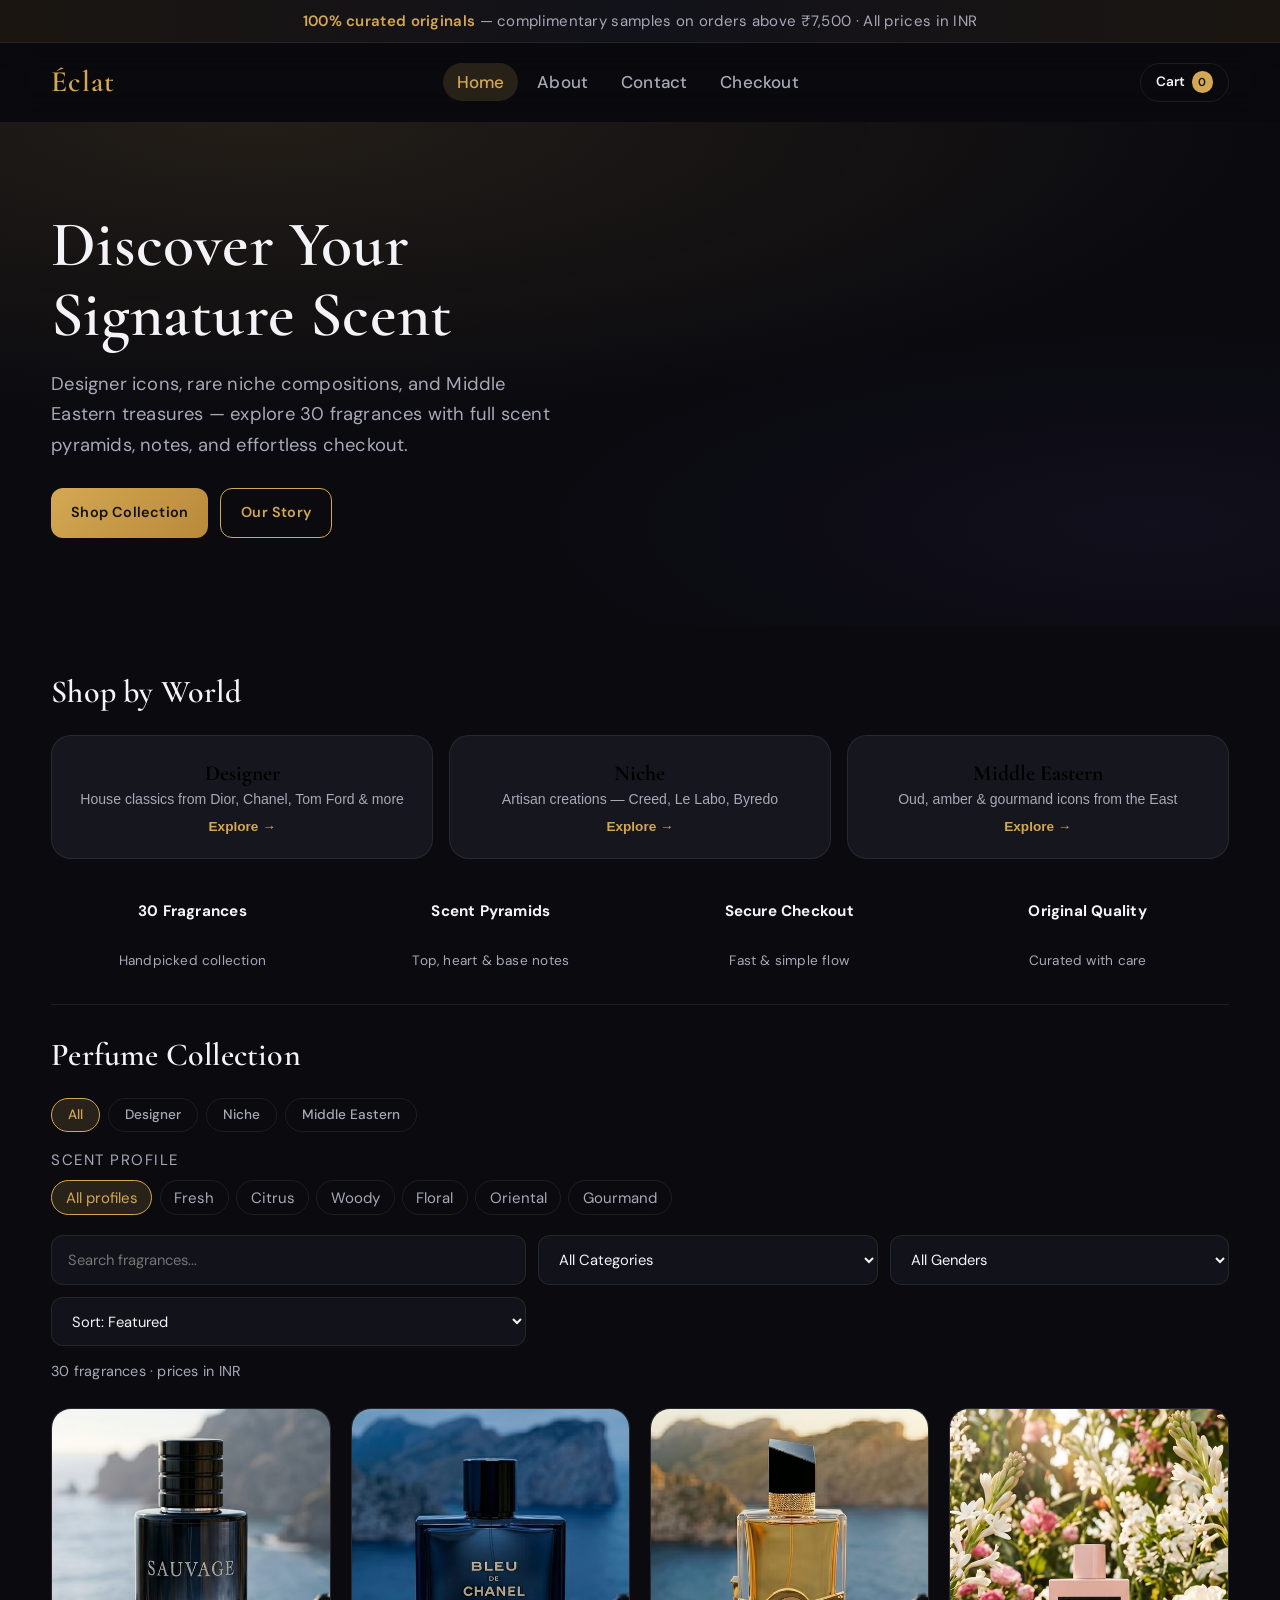
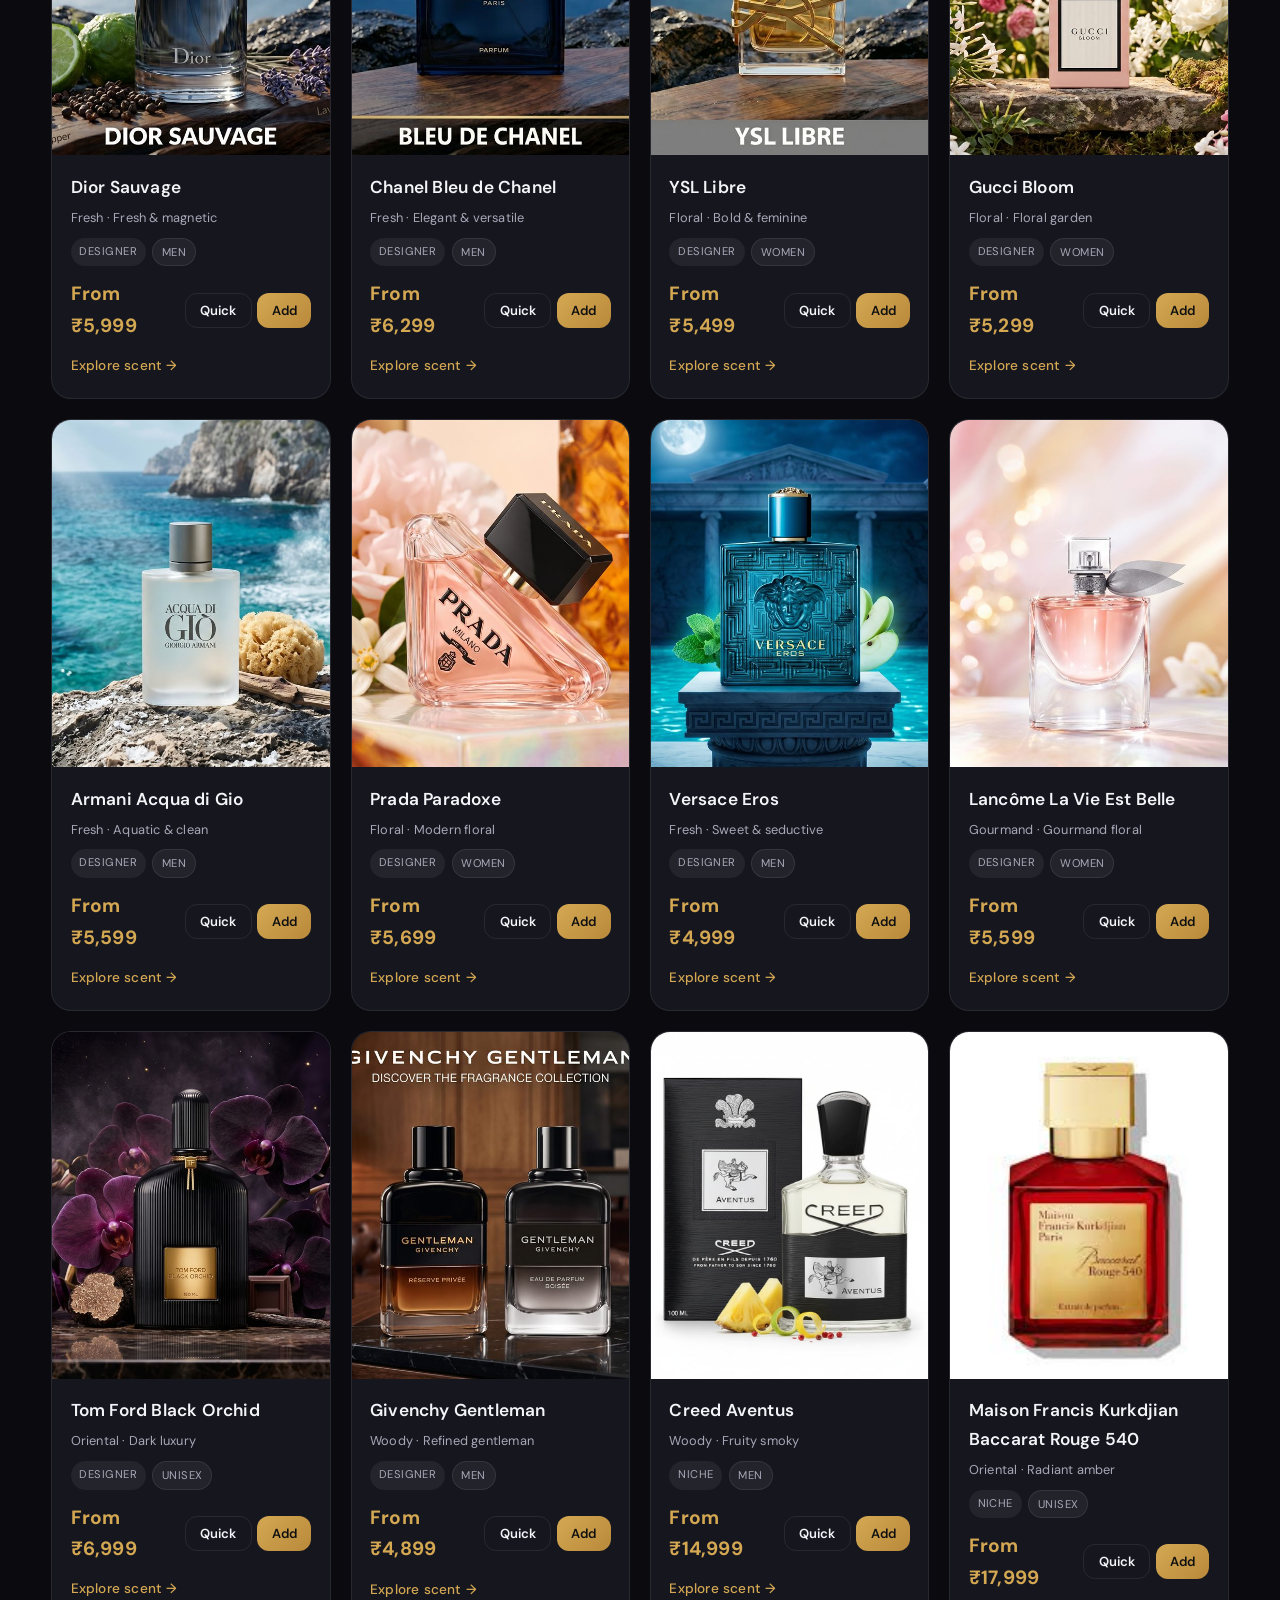
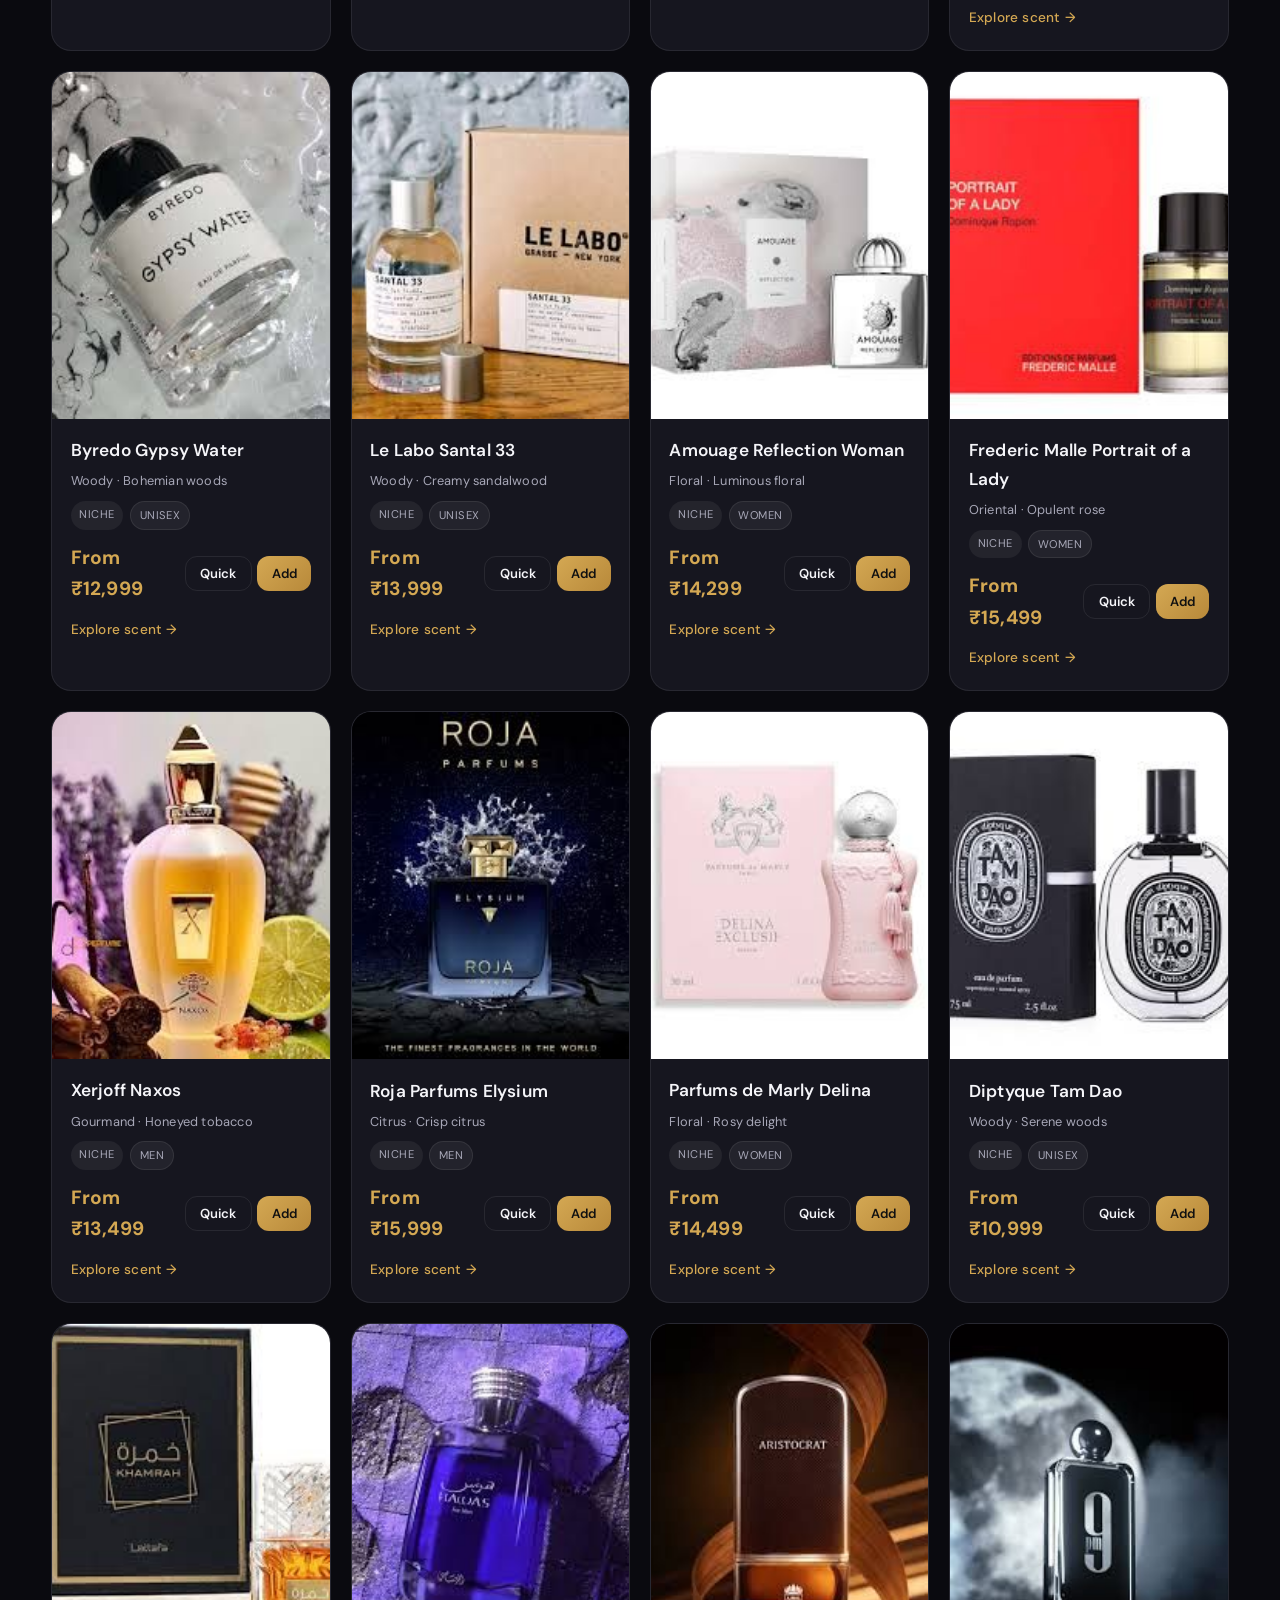
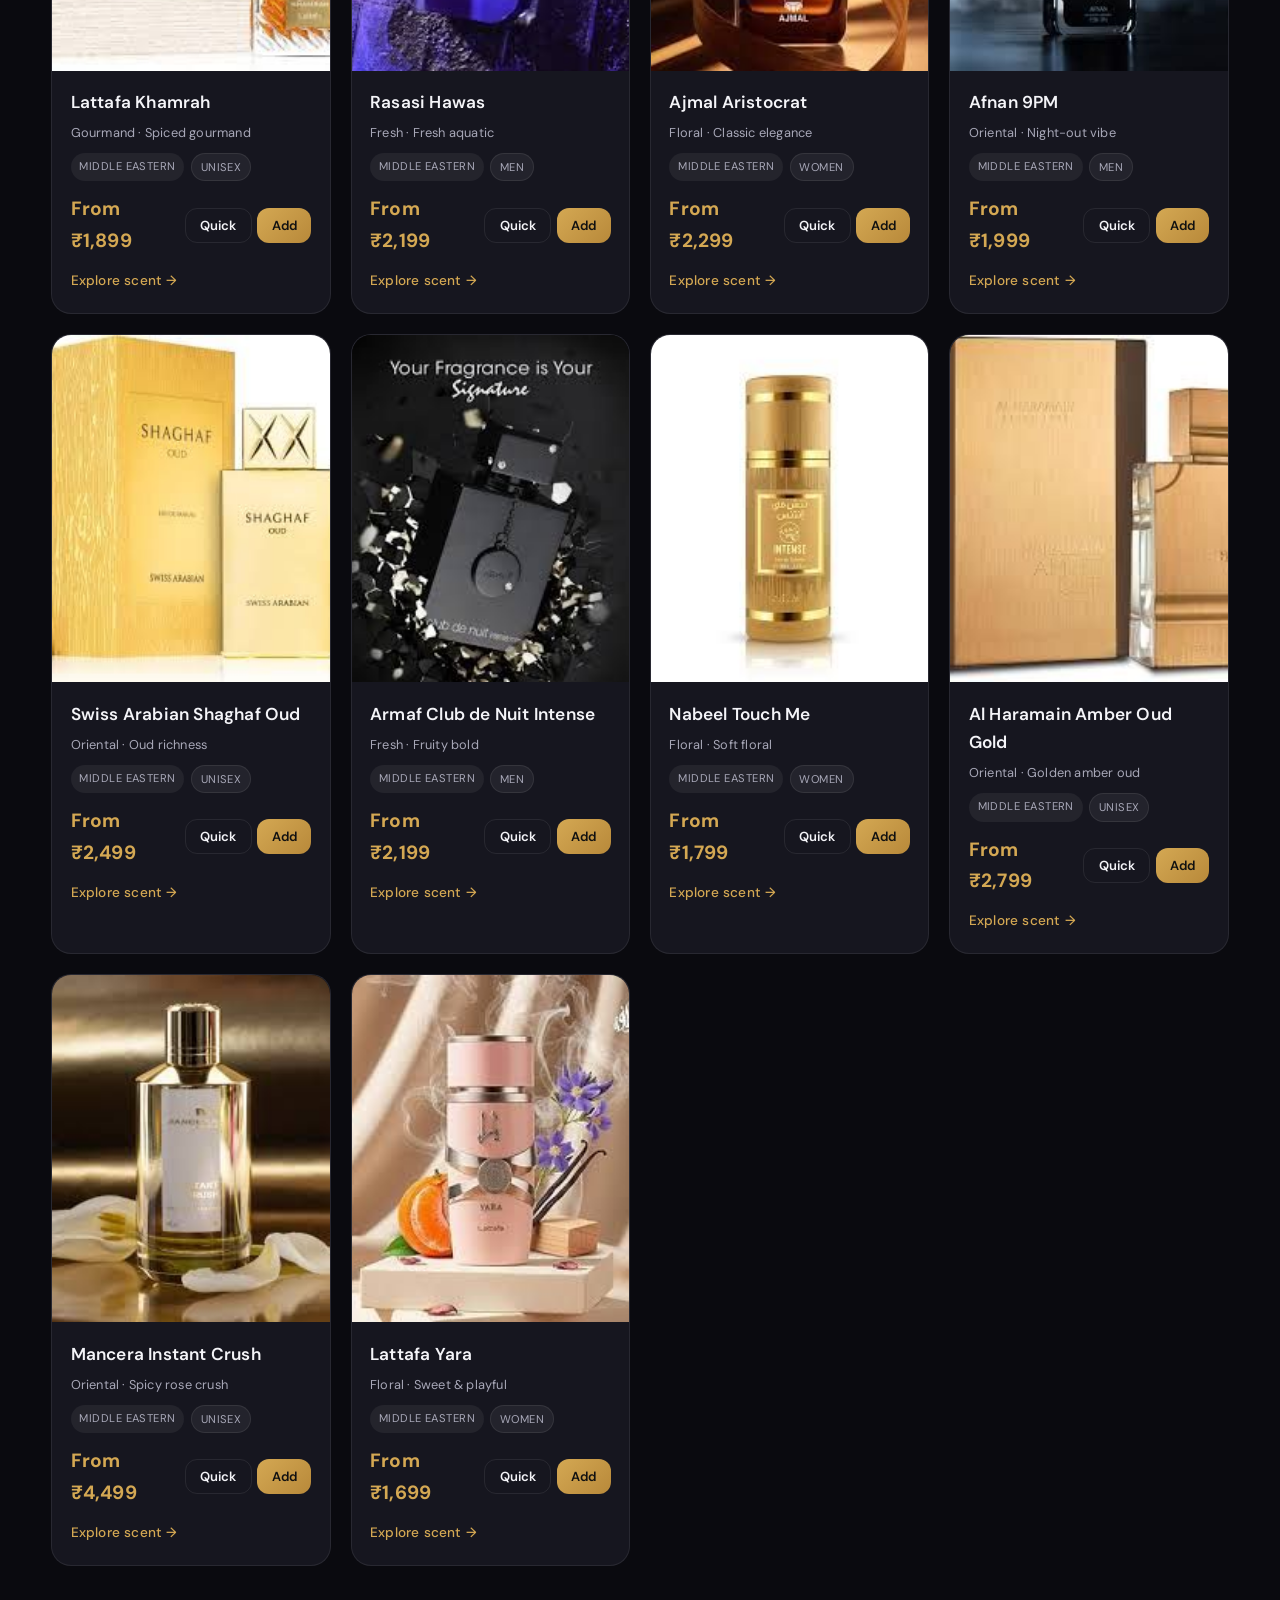
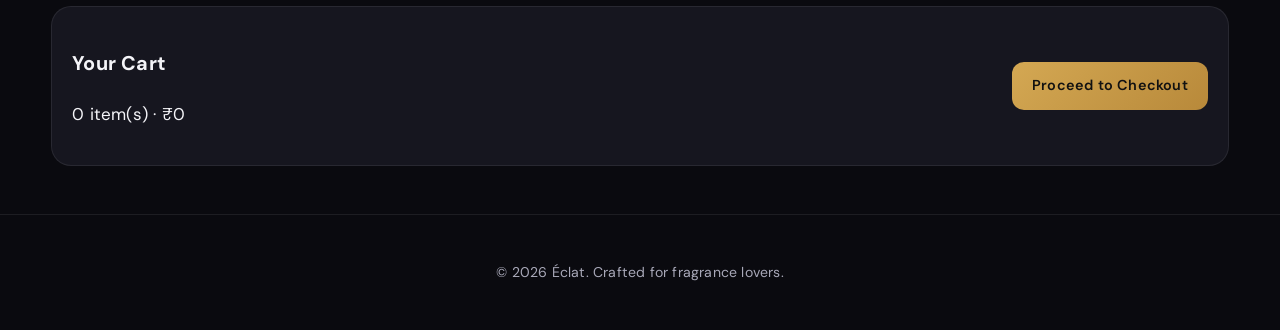
==== commit 7da85f9c: "Add INR pricing, variant sizes, and premium checkout UX. Fix dynamic 50ml/100ml pricing, localize al" ====
--- a/index.html
+++ b/index.html
@@ -18,7 +18,7 @@
 </head>
 <body>
   <div class="announcement">
-    <strong>100% curated originals</strong> — complimentary scent discovery on every order above $75
+    <strong>100% curated originals</strong> — complimentary samples on orders above ₹7,500 · All prices in INR
   </div>
 
   <header class="site-header">
@@ -88,6 +88,16 @@
         <button type="button" class="category-pill" data-category="Niche">Niche</button>
         <button type="button" class="category-pill" data-category="Middle Eastern">Middle Eastern</button>
       </div>
+      <p class="filter-label">Scent profile</p>
+      <div class="family-pills" role="group" aria-label="Filter by scent family">
+        <button type="button" class="family-pill is-active" data-family="all">All profiles</button>
+        <button type="button" class="family-pill" data-family="Fresh">Fresh</button>
+        <button type="button" class="family-pill" data-family="Citrus">Citrus</button>
+        <button type="button" class="family-pill" data-family="Woody">Woody</button>
+        <button type="button" class="family-pill" data-family="Floral">Floral</button>
+        <button type="button" class="family-pill" data-family="Oriental">Oriental</button>
+        <button type="button" class="family-pill" data-family="Gourmand">Gourmand</button>
+      </div>
       <div class="control-grid">
         <input type="search" id="searchInput" placeholder="Search fragrances..." autocomplete="off" />
         <select id="categoryFilter" aria-label="Category">
@@ -102,25 +112,58 @@
           <option value="Women">Women</option>
           <option value="Unisex">Unisex</option>
         </select>
+        <select id="familyFilter" aria-label="Scent family" class="visually-hidden">
+          <option value="all">All profiles</option>
+          <option value="Fresh">Fresh</option>
+          <option value="Citrus">Citrus</option>
+          <option value="Woody">Woody</option>
+          <option value="Floral">Floral</option>
+          <option value="Oriental">Oriental</option>
+          <option value="Gourmand">Gourmand</option>
+        </select>
+        <select id="sortFilter" aria-label="Sort">
+          <option value="featured">Sort: Featured</option>
+          <option value="price-asc">Price: Low to High</option>
+          <option value="price-desc">Price: High to Low</option>
+          <option value="name">Name A–Z</option>
+        </select>
       </div>
       <p id="resultsCount" class="results-count"></p>
     </section>
 
     <section class="container products-grid" id="productsGrid" aria-live="polite"></section>
 
+    <section class="container recently-viewed reveal" id="recentlyViewedSection" hidden>
+      <h3>Recently Viewed</h3>
+      <div class="recently-viewed__grid" id="recentlyViewedGrid"></div>
+    </section>
+
     <section class="container cart-bar reveal">
-      <div>
+      <div class="cart-bar__main">
         <h3>Your Cart</h3>
-        <p><span id="cartCount">0</span> item(s) · $<span id="cartTotal">0.00</span></p>
+        <p><span id="cartCount">0</span> item(s) · <span id="cartTotal">₹0</span></p>
+        <div class="shipping-progress" id="shippingProgress" hidden>
+          <div class="shipping-progress__bar"><span id="shippingProgressFill"></span></div>
+          <p id="shippingProgressText"></p>
+        </div>
       </div>
       <a href="checkout.html" class="btn">Proceed to Checkout</a>
     </section>
   </main>
 
   <aside id="stickyCart" class="sticky-cart" aria-label="Quick cart">
-    <p><span id="stickyCartCount">0</span> items · $<span id="stickyCartTotal">0.00</span></p>
+    <p><span id="stickyCartCount">0</span> items · <span id="stickyCartTotal">₹0</span></p>
     <a href="checkout.html" class="btn btn--sm">Checkout</a>
   </aside>
+
+
+  <div id="quickDrawer" class="quick-drawer" aria-hidden="true">
+    <div id="quickDrawerBackdrop" class="quick-drawer__backdrop"></div>
+    <div class="quick-drawer__panel">
+      <button type="button" id="quickDrawerClose" class="quick-drawer__close" aria-label="Close">&times;</button>
+      <div id="quickDrawerBody" class="quick-drawer__body"></div>
+    </div>
+  </div>
 
   <div id="toast" class="toast" role="status" aria-live="polite"></div>
 
--- a/styles.css
+++ b/styles.css
@@ -19,6 +19,11 @@
   --font-display: "Cormorant Garamond", Georgia, serif;
   --font-body: "DM Sans", system-ui, sans-serif;
   --img-ratio: 4 / 5;
+  --text-base: 1.0625rem;
+  --text-sm: 0.9375rem;
+  --text-lg: 1.1875rem;
+  --leading-body: 1.65;
+  --tracking-body: 0.012em;
 }
 
 @media (prefers-reduced-motion: reduce) {
@@ -35,9 +40,11 @@
 body {
   margin: 0;
   font-family: var(--font-body);
+  font-size: var(--text-base);
   background: var(--bg);
   color: var(--text);
-  line-height: 1.6;
+  line-height: var(--leading-body);
+  letter-spacing: var(--tracking-body);
   -webkit-font-smoothing: antialiased;
 }
 
@@ -387,15 +394,52 @@
   background: #0d0d12;
 }
 
-.product-card__media img {
+.product-card__img {
+  position: absolute;
+  inset: 0;
   width: 100%;
   height: 100%;
   object-fit: cover;
-  transition: transform 0.6s cubic-bezier(0.22, 1, 0.36, 1);
-}
-
-.product-card:hover .product-card__media img {
-  transform: scale(1.06);
+  transition: opacity 0.55s ease, transform 0.6s cubic-bezier(0.22, 1, 0.36, 1);
+}
+
+.product-card__img--primary { opacity: 1; z-index: 1; }
+.product-card__img--hover { opacity: 0; z-index: 2; }
+
+.product-card:hover .product-card__img--primary { opacity: 0; }
+.product-card:hover .product-card__img--hover:not([style*="display: none"]) { opacity: 1; }
+
+.product-card:hover .product-card__img--hover[style*="display: none"] ~ .product-card__notes-panel,
+.product-card:hover .product-card__img--hover:not([style*="display: none"]) ~ .product-card__notes-panel { opacity: 0; }
+
+.product-card__notes-panel {
+  position: absolute;
+  inset: 0;
+  z-index: 3;
+  display: flex;
+  flex-direction: column;
+  justify-content: flex-end;
+  padding: 1rem;
+  background: linear-gradient(transparent 30%, rgba(10, 10, 15, 0.92));
+  opacity: 0;
+  transition: opacity 0.45s ease;
+  pointer-events: none;
+}
+
+.product-card:hover .product-card__notes-panel { opacity: 1; }
+.product-card__notes-panel p { margin: 0.35rem 0 0; font-size: var(--text-sm); }
+.product-card__notes-panel small { color: var(--muted); font-size: 0.8rem; }
+
+.family-badge {
+  display: inline-block;
+  font-size: 0.72rem;
+  text-transform: uppercase;
+  letter-spacing: 0.08em;
+  padding: 0.25rem 0.55rem;
+  border-radius: 999px;
+  background: var(--accent-soft);
+  color: var(--accent);
+  border: 1px solid rgba(212, 168, 83, 0.25);
 }
 
 .product-card__overlay {
@@ -1008,11 +1052,483 @@
   margin-top: 0;
 }
 
+/* Filter labels & family pills */
+.filter-label {
+  margin: 1rem 0 0.5rem;
+  font-size: var(--text-sm);
+  color: var(--muted);
+  text-transform: uppercase;
+  letter-spacing: 0.1em;
+}
+
+.family-pills {
+  display: flex;
+  flex-wrap: wrap;
+  gap: 0.45rem;
+  margin-bottom: 1.25rem;
+}
+
+.family-pill {
+  border: 1px solid var(--border);
+  background: transparent;
+  color: var(--muted);
+  padding: 0.4rem 0.85rem;
+  border-radius: 999px;
+  font-family: inherit;
+  font-size: var(--text-sm);
+  cursor: pointer;
+  transition: all var(--transition);
+}
+
+.family-pill:hover,
+.family-pill.is-active {
+  border-color: var(--accent);
+  background: var(--accent-soft);
+  color: var(--accent);
+}
+
+.card-actions { display: flex; gap: 0.35rem; }
+
+.btn--ghost {
+  background: transparent;
+  border: 1px solid var(--border);
+  color: var(--text);
+  box-shadow: none;
+}
+
+.btn--ghost:hover {
+  border-color: var(--accent);
+  color: var(--accent);
+  transform: translateY(-1px);
+}
+
+.btn--full { width: 100%; }
+
+.price-variant-hint {
+  display: flex;
+  flex-wrap: wrap;
+  gap: 0.5rem 0.75rem;
+  align-items: center;
+  font-size: var(--text-sm);
+  color: var(--muted);
+  margin: -0.25rem 0 1rem;
+}
+
+.size-hint.is-active { color: var(--accent); font-weight: 600; }
+.size-hint-sep { opacity: 0.35; }
+
+/* Quick-add drawer */
+.quick-drawer {
+  position: fixed;
+  inset: 0;
+  z-index: 300;
+  pointer-events: none;
+}
+
+.quick-drawer.is-open { pointer-events: auto; }
+
+.quick-drawer__backdrop {
+  position: absolute;
+  inset: 0;
+  background: rgba(0, 0, 0, 0.55);
+  opacity: 0;
+  transition: opacity 0.35s;
+}
+
+.quick-drawer.is-open .quick-drawer__backdrop { opacity: 1; }
+
+.quick-drawer__panel {
+  position: absolute;
+  right: 0;
+  top: 0;
+  bottom: 0;
+  width: min(380px, 92vw);
+  background: var(--card);
+  border-left: 1px solid var(--border);
+  padding: 1.5rem;
+  transform: translateX(100%);
+  transition: transform 0.4s cubic-bezier(0.22, 1, 0.36, 1);
+  overflow-y: auto;
+}
+
+.quick-drawer.is-open .quick-drawer__panel { transform: translateX(0); }
+
+.quick-drawer__close {
+  position: absolute;
+  top: 1rem;
+  right: 1rem;
+  background: none;
+  border: none;
+  color: var(--text);
+  font-size: 1.5rem;
+  cursor: pointer;
+}
+
+.quick-drawer__body { padding-top: 0.5rem; }
+.quick-drawer__img {
+  width: 120px;
+  height: 120px;
+  object-fit: cover;
+  border-radius: var(--radius);
+  margin-bottom: 1rem;
+}
+
+.quick-drawer__meta { color: var(--muted); font-size: var(--text-sm); }
+
+/* Accord wheel */
+.accord-wheel {
+  display: grid;
+  grid-template-columns: auto 1fr;
+  gap: 1.25rem;
+  align-items: center;
+  margin-bottom: 1.5rem;
+}
+
+.accord-wheel__ring {
+  position: relative;
+  width: 120px;
+  height: 120px;
+  border-radius: 50%;
+}
+
+.accord-wheel__segment {
+  position: absolute;
+  inset: 8px;
+  border-radius: 50%;
+  border: 3px solid transparent;
+}
+
+.accord-wheel__segment--top { border-top-color: #6eb5ff; transform: rotate(0deg); }
+.accord-wheel__segment--heart { border-right-color: #e08ac4; transform: rotate(120deg); }
+.accord-wheel__segment--base { border-bottom-color: var(--accent); transform: rotate(240deg); }
+
+.accord-wheel__center {
+  position: absolute;
+  inset: 28px;
+  border-radius: 50%;
+  background: var(--bg-elevated);
+  display: grid;
+  place-content: center;
+  text-align: center;
+  font-size: var(--text-sm);
+  border: 1px solid var(--border);
+}
+
+.accord-wheel__center span { font-weight: 600; color: var(--accent); }
+.accord-wheel__center small { color: var(--muted); font-size: 0.65rem; text-transform: uppercase; }
+
+.accord-wheel__legend {
+  list-style: none;
+  margin: 0;
+  padding: 0;
+  font-size: var(--text-sm);
+  color: var(--muted);
+}
+
+.accord-wheel__legend li { margin-bottom: 0.35rem; display: flex; align-items: center; gap: 0.5rem; }
+.dot { width: 8px; height: 8px; border-radius: 50%; flex-shrink: 0; }
+.dot--top { background: #6eb5ff; }
+.dot--heart { background: #e08ac4; }
+.dot--base { background: var(--accent); }
+
+/* Checkout flow */
+.checkout-page__main { padding-bottom: 4rem; }
+.checkout-page__intro h2 { font-family: var(--font-display); font-size: 2.25rem; }
+.checkout-page__intro p { color: var(--muted); font-size: var(--text-lg); }
+
+.checkout-layout {
+  display: grid;
+  grid-template-columns: 1fr minmax(300px, 360px);
+  gap: 2rem;
+  align-items: start;
+}
+
+.checkout-step {
+  border: 1px solid var(--border);
+  border-radius: var(--radius-lg);
+  margin-bottom: 0.75rem;
+  overflow: hidden;
+  background: var(--card);
+}
+
+.checkout-step__head {
+  width: 100%;
+  display: flex;
+  align-items: center;
+  gap: 0.85rem;
+  padding: 1rem 1.15rem;
+  background: transparent;
+  border: none;
+  color: var(--text);
+  font-family: inherit;
+  font-size: var(--text-lg);
+  cursor: pointer;
+  text-align: left;
+  transition: background 0.25s;
+}
+
+.checkout-step__head:hover { background: rgba(255, 255, 255, 0.03); }
+
+.checkout-step__num {
+  width: 28px;
+  height: 28px;
+  border-radius: 50%;
+  background: var(--accent-soft);
+  color: var(--accent);
+  display: grid;
+  place-items: center;
+  font-size: 0.85rem;
+  font-weight: 700;
+}
+
+.checkout-step.is-open .checkout-step__num {
+  background: var(--accent);
+  color: #111;
+}
+
+.checkout-step__chevron {
+  margin-left: auto;
+  width: 10px;
+  height: 10px;
+  border-right: 2px solid var(--muted);
+  border-bottom: 2px solid var(--muted);
+  transform: rotate(45deg);
+  transition: transform 0.3s;
+}
+
+.checkout-step.is-open .checkout-step__chevron { transform: rotate(-135deg); }
+
+.checkout-step__body {
+  padding: 0 1.15rem 1.15rem;
+  animation: stepIn 0.35s ease;
+}
+
+@keyframes stepIn {
+  from { opacity: 0; transform: translateY(-6px); }
+  to { opacity: 1; transform: translateY(0); }
+}
+
+.field {
+  display: flex;
+  flex-direction: column;
+  gap: 0.35rem;
+}
+
+.field span {
+  font-size: var(--text-sm);
+  color: var(--muted);
+  text-transform: uppercase;
+  letter-spacing: 0.06em;
+}
+
+.delivery-options { display: grid; gap: 0.65rem; margin-bottom: 1rem; }
+
+.delivery-option {
+  display: flex;
+  align-items: flex-start;
+  gap: 0.75rem;
+  padding: 0.9rem 1rem;
+  border: 1px solid var(--border);
+  border-radius: var(--radius);
+  cursor: pointer;
+  transition: border-color 0.25s, background 0.25s;
+}
+
+.delivery-option.is-selected,
+.delivery-option:has(input:checked) {
+  border-color: var(--accent);
+  background: var(--accent-soft);
+}
+
+.delivery-option strong { display: block; font-size: var(--text-base); }
+.delivery-option span { font-size: var(--text-sm); color: var(--muted); }
+
+.checkout-summary__inner {
+  background: var(--card);
+  border: 1px solid var(--border);
+  border-radius: var(--radius-lg);
+  padding: 1.35rem;
+}
+
+.checkout-summary {
+  position: relative;
+}
+
+.checkout-summary__inner {
+  position: sticky;
+  top: 6rem;
+}
+
+.checkout-summary h3 {
+  font-family: var(--font-display);
+  font-size: 1.5rem;
+  margin: 0 0 1rem;
+}
+
+.checkout-summary__lines {
+  max-height: 280px;
+  overflow-y: auto;
+  margin-bottom: 1rem;
+}
+
+.checkout-line {
+  display: grid;
+  grid-template-columns: 52px 1fr auto;
+  gap: 0.65rem;
+  padding: 0.65rem 0;
+  border-bottom: 1px solid var(--border);
+  font-size: var(--text-sm);
+}
+
+.checkout-line__info { display: flex; flex-direction: column; gap: 0.15rem; }
+.checkout-line__info span { color: var(--muted); font-size: 0.82rem; }
+.checkout-line__end { text-align: right; }
+.checkout-line__price { display: block; color: var(--accent); font-weight: 600; margin-bottom: 0.25rem; }
+
+.checkout-summary__totals {
+  margin: 0;
+  padding-top: 0.75rem;
+  border-top: 1px solid var(--border);
+}
+
+.checkout-summary__totals div {
+  display: flex;
+  justify-content: space-between;
+  padding: 0.35rem 0;
+  font-size: var(--text-base);
+}
+
+.checkout-summary__totals dt { color: var(--muted); margin: 0; }
+.checkout-summary__totals dd { margin: 0; font-weight: 600; }
+
+.checkout-summary__grand {
+  margin-top: 0.5rem;
+  padding-top: 0.65rem !important;
+  border-top: 1px dashed var(--border);
+  font-size: 1.15rem !important;
+}
+
+.checkout-summary__grand dd { color: var(--accent); font-size: 1.25rem; }
+
+.shipping-note {
+  font-size: var(--text-sm);
+  color: var(--muted);
+  margin: 0.85rem 0 0;
+}
+
+.checkout-loader {
+  position: fixed;
+  inset: 0;
+  z-index: 400;
+  background: rgba(10, 10, 15, 0.88);
+  display: grid;
+  place-items: center;
+  opacity: 0;
+  pointer-events: none;
+  transition: opacity 0.3s;
+}
+
+.checkout-loader.is-active {
+  opacity: 1;
+  pointer-events: auto;
+}
+
+.checkout-loader__spinner {
+  width: 48px;
+  height: 48px;
+  border: 3px solid var(--border);
+  border-top-color: var(--accent);
+  border-radius: 50%;
+  animation: spin 0.8s linear infinite;
+}
+
+@keyframes spin { to { transform: rotate(360deg); } }
+
+.checkout-loader p { margin-top: 1rem; color: var(--muted); }
+
+.checkout-items-mobile { display: none; }
+
+.cart-bar__main { flex: 1; }
+
+.shipping-progress { margin-top: 0.75rem; max-width: 320px; }
+.shipping-progress__bar {
+  height: 4px;
+  background: rgba(255, 255, 255, 0.08);
+  border-radius: 999px;
+  overflow: hidden;
+  margin-bottom: 0.35rem;
+}
+
+.shipping-progress__bar span {
+  display: block;
+  height: 100%;
+  width: 0;
+  background: linear-gradient(90deg, var(--accent-dark), var(--accent));
+  border-radius: 999px;
+  transition: width 0.5s ease;
+}
+
+.shipping-progress p { margin: 0; font-size: 0.82rem; color: var(--muted); }
+
+.recently-viewed__grid {
+  display: flex;
+  gap: 1rem;
+  overflow-x: auto;
+  padding-bottom: 0.5rem;
+  margin-bottom: 2rem;
+}
+
+.recent-card {
+  flex: 0 0 120px;
+  text-decoration: none;
+  color: inherit;
+  text-align: center;
+  transition: transform 0.25s;
+}
+
+.recent-card:hover { transform: translateY(-3px); }
+.recent-card img {
+  width: 100%;
+  aspect-ratio: 4/5;
+  object-fit: cover;
+  border-radius: var(--radius);
+  margin-bottom: 0.5rem;
+}
+
+.recent-card span { display: block; font-size: var(--text-sm); font-weight: 500; }
+.recent-card small { color: var(--accent); font-size: 0.8rem; }
+
+.visually-hidden {
+  position: absolute;
+  width: 1px;
+  height: 1px;
+  padding: 0;
+  margin: -1px;
+  overflow: hidden;
+  clip: rect(0, 0, 0, 0);
+  border: 0;
+}
+
+/* Typography scale bumps */
+.hero h2 { font-size: clamp(2.5rem, 6.5vw, 4rem); }
+.hero p { font-size: 1.15rem; }
+.category-showcase h3, .controls h3, .section-title { font-size: 2rem; }
+.product-body h4 { font-size: 1.08rem; }
+.price { font-size: 1.2rem; }
+.price--lg { font-size: 2rem; }
+.page-content h2 { font-size: 2.35rem; }
+.nav-menu a { font-size: var(--text-base); }
+.announcement { font-size: var(--text-sm); }
+
 @media (max-width: 900px) {
   .category-cards { grid-template-columns: 1fr; }
   .trust-strip { grid-template-columns: repeat(2, 1fr); }
   .control-grid { grid-template-columns: 1fr; }
   .product-detail-layout { grid-template-columns: 1fr; }
+  .checkout-layout { grid-template-columns: 1fr; }
+  .checkout-summary__inner { position: static; }
+  .checkout-items-mobile { display: block; margin-top: 1.5rem; }
+  .accord-wheel { grid-template-columns: 1fr; justify-items: center; }
 }
 
 @media (max-width: 760px) {
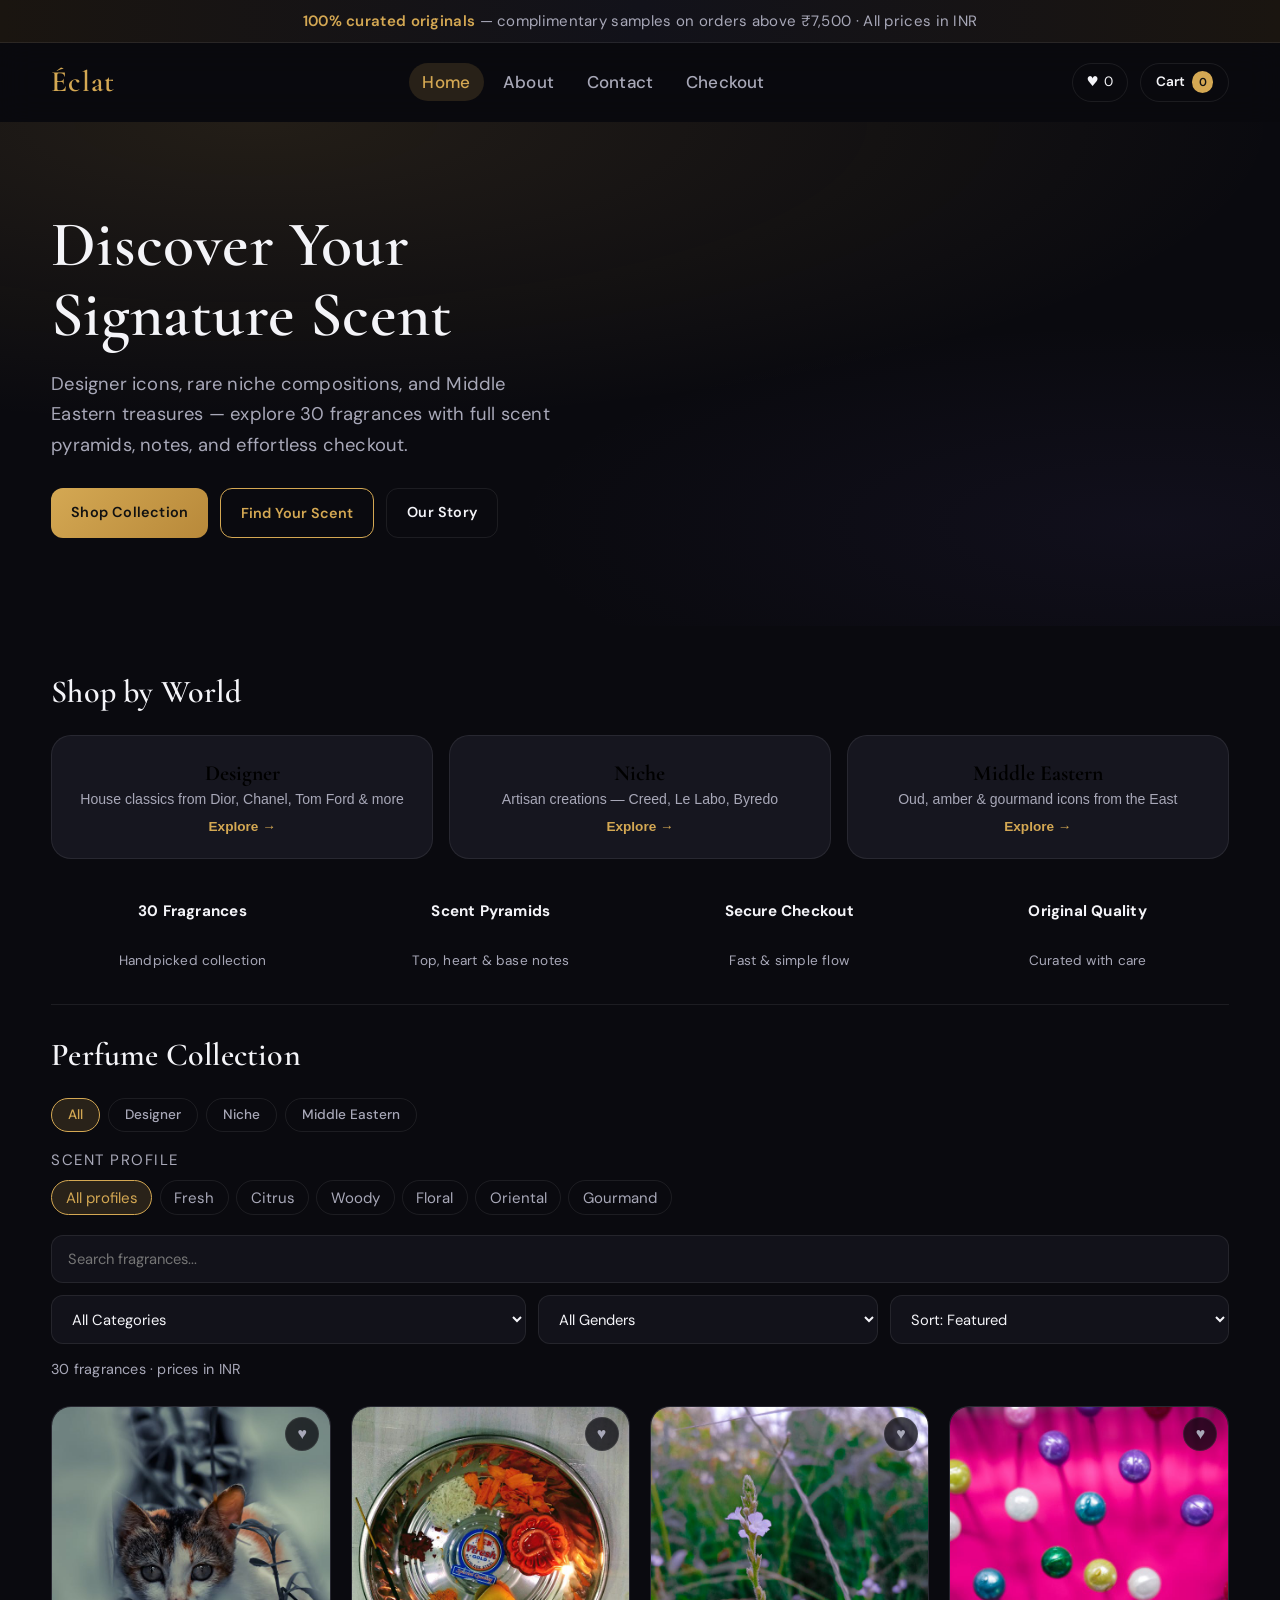
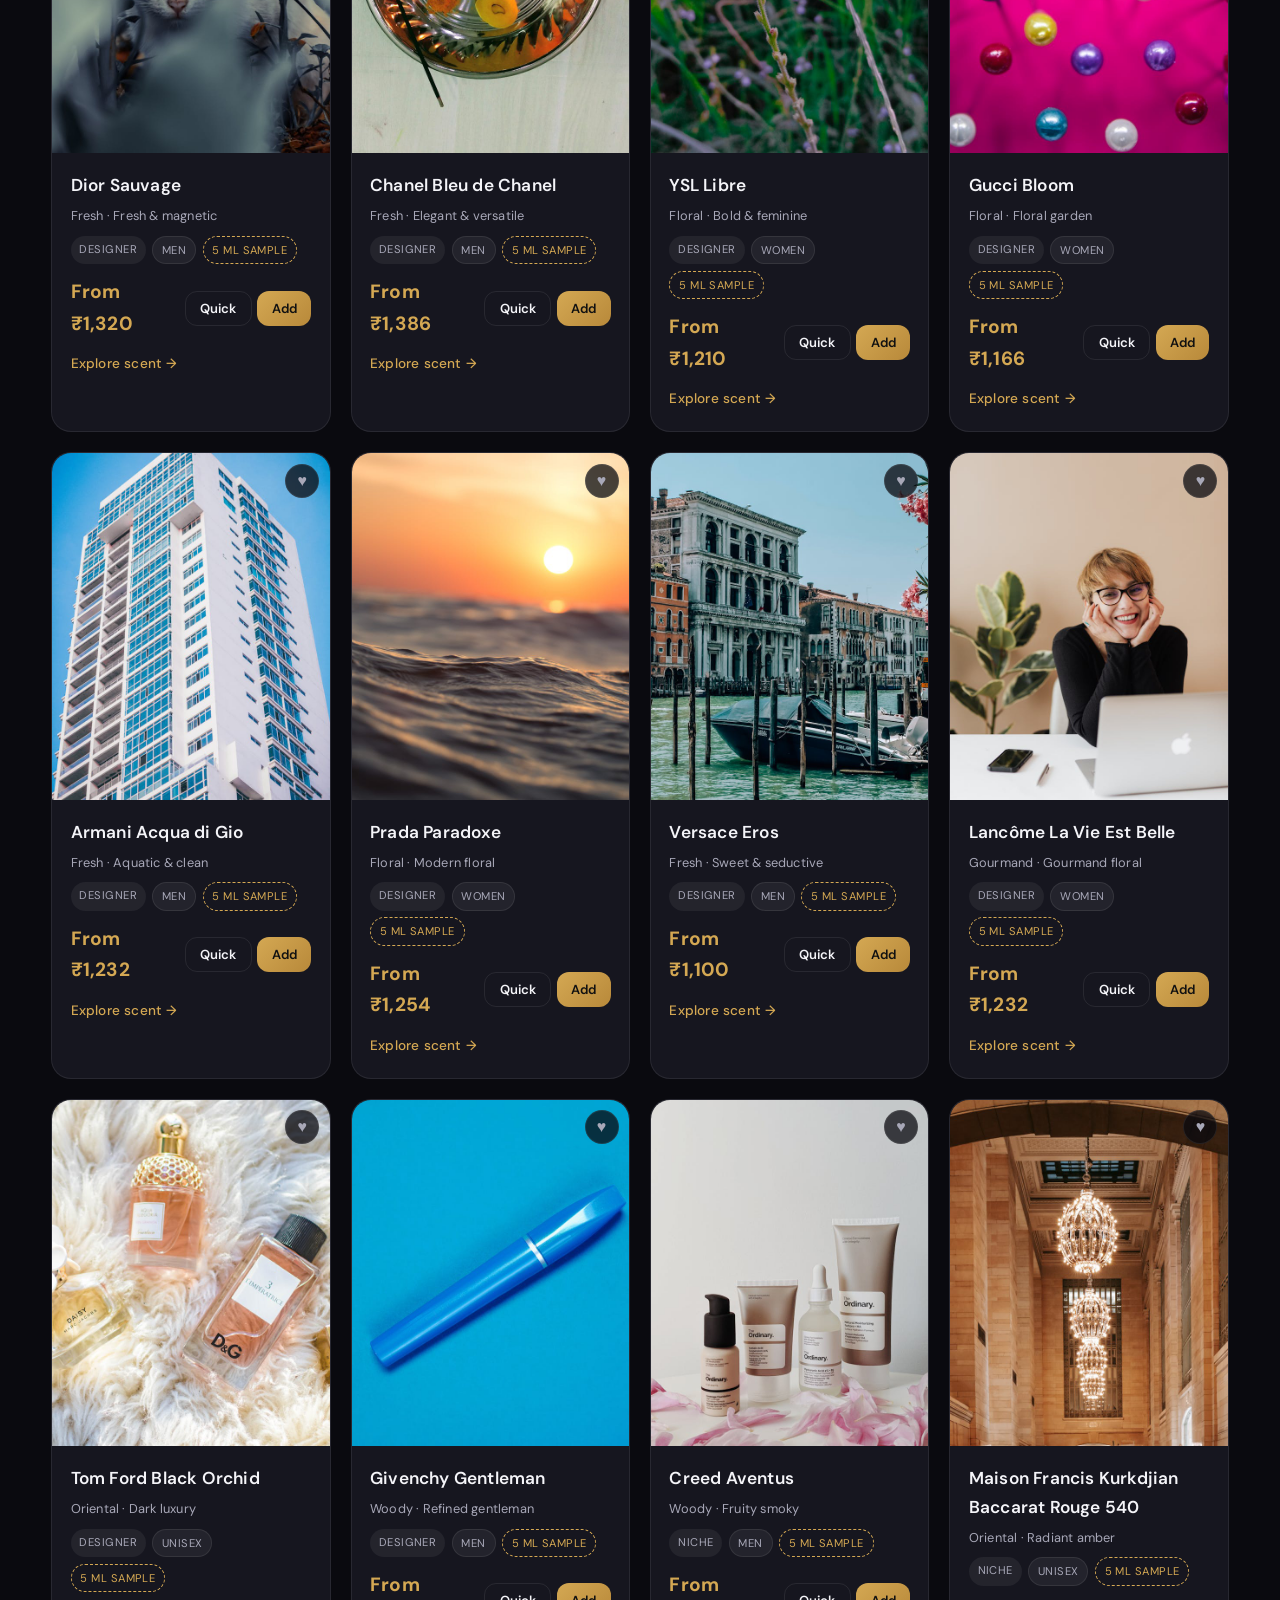
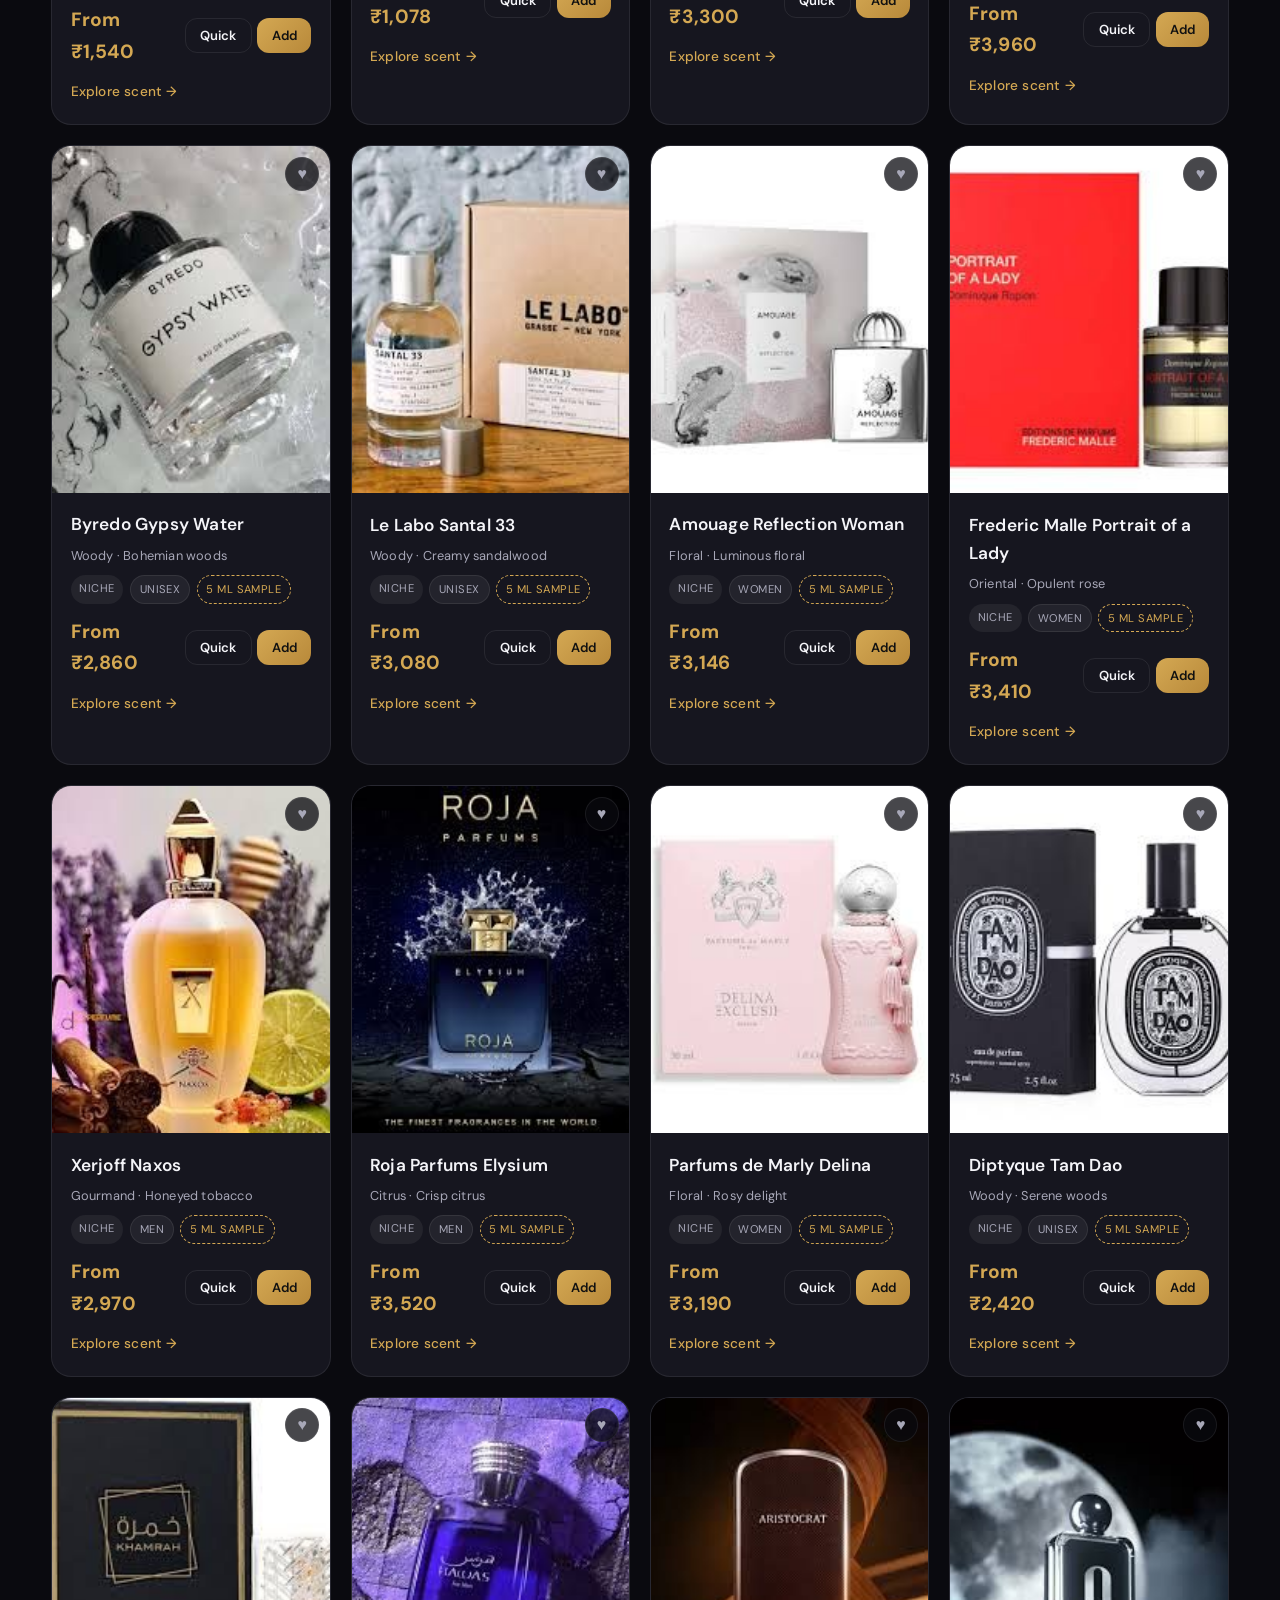
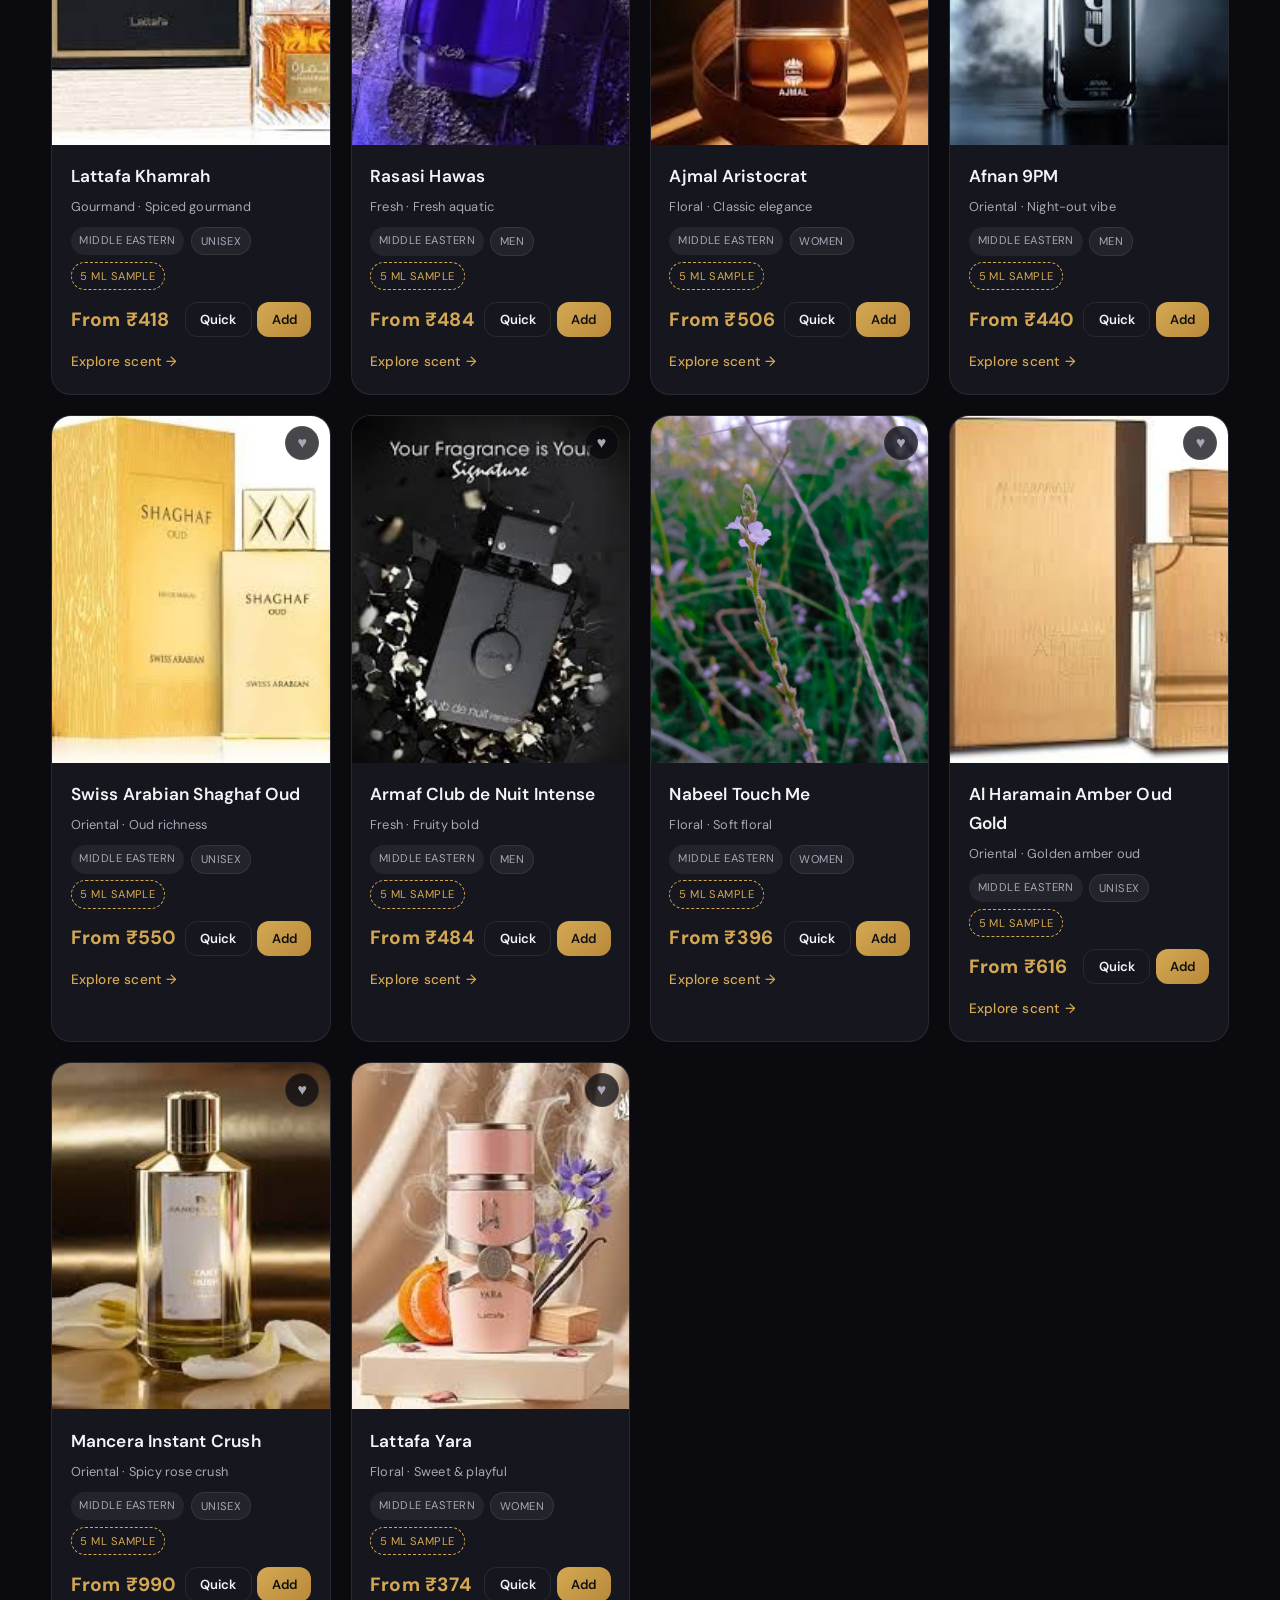
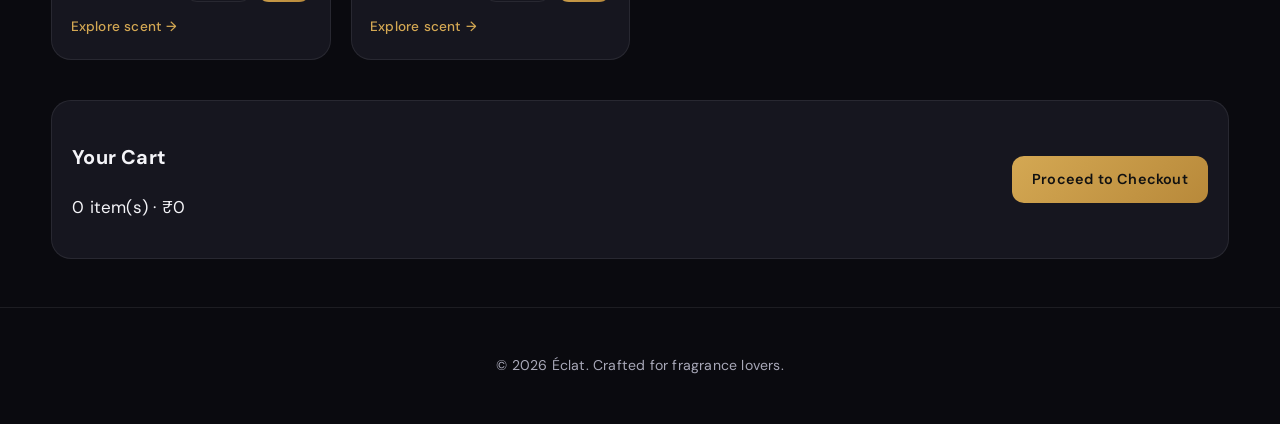
==== commit 291d214b: "Add product images, scent discovery, and modular storefront architecture. Move catalog to products.j" ====
--- a/index.html
+++ b/index.html
@@ -47,7 +47,8 @@
         <p>Designer icons, rare niche compositions, and Middle Eastern treasures — explore 30 fragrances with full scent pyramids, notes, and effortless checkout.</p>
         <div class="hero-cta">
           <a href="#products" class="btn">Shop Collection</a>
-          <a href="about.html" class="btn btn--outline">Our Story</a>
+          <button type="button" class="btn btn--outline" id="openQuizBtn">Find Your Scent</button>
+          <a href="about.html" class="btn btn--ghost">Our Story</a>
         </div>
       </div>
     </section>
@@ -98,8 +99,11 @@
         <button type="button" class="family-pill" data-family="Oriental">Oriental</button>
         <button type="button" class="family-pill" data-family="Gourmand">Gourmand</button>
       </div>
+      <div class="search-wrap">
+        <input type="search" id="searchInput" placeholder="Search fragrances..." autocomplete="off" aria-autocomplete="list" aria-controls="searchSuggestions" />
+        <div id="searchSuggestions" class="search-suggestions" hidden></div>
+      </div>
       <div class="control-grid">
-        <input type="search" id="searchInput" placeholder="Search fragrances..." autocomplete="off" />
         <select id="categoryFilter" aria-label="Category">
           <option value="all">All Categories</option>
           <option value="Designer">Designer</option>
@@ -181,22 +185,23 @@
     </div>
   </footer>
 
+  <div id="quizModal" class="modal hidden" role="dialog" aria-labelledby="quizTitle">
+    <div class="modal-content modal-content--quiz">
+      <button type="button" id="closeQuiz" class="close-btn" aria-label="Close">&times;</button>
+      <h2 id="quizTitle">Scent Finder</h2>
+      <div class="quiz-progress-wrap"><div id="quizProgress" class="quiz-progress"></div></div>
+      <div id="quizBody" class="quiz-body"></div>
+    </div>
+  </div>
+
   <script src="scent-profiles.js"></script>
+  <script src="js/core.js"></script>
+  <script src="js/cart.js"></script>
+  <script src="js/catalog.js"></script>
+  <script src="js/pdp.js"></script>
+  <script src="js/quiz.js"></script>
+  <script src="js/checkout.js"></script>
+  <script src="js/ui.js"></script>
   <script src="app.js"></script>
-  <script>
-    document.querySelectorAll("[data-jump-category]").forEach((card) => {
-      card.addEventListener("click", () => {
-        const cat = card.dataset.jumpCategory;
-        const filter = document.getElementById("categoryFilter");
-        if (filter) filter.value = cat;
-        document.querySelectorAll(".category-pill").forEach((p) => {
-          p.classList.toggle("is-active", p.dataset.category === cat);
-        });
-        if (typeof setCategoryFilter === "function") setCategoryFilter(cat);
-        else if (typeof renderProducts === "function") renderProducts();
-        document.getElementById("products")?.scrollIntoView({ behavior: "smooth" });
-      });
-    });
-  </script>
 </body>
 </html>
--- a/styles.css
+++ b/styles.css
@@ -1520,6 +1520,204 @@
 .nav-menu a { font-size: var(--text-base); }
 .announcement { font-size: var(--text-sm); }
 
+.text-muted { color: var(--muted); font-size: var(--text-base); }
+
+.search-wrap { position: relative; margin-bottom: 0.75rem; }
+.search-suggestions {
+  position: absolute;
+  top: 100%;
+  left: 0;
+  right: 0;
+  z-index: 50;
+  background: var(--card);
+  border: 1px solid var(--border);
+  border-radius: var(--radius);
+  margin-top: 0.35rem;
+  overflow: hidden;
+  box-shadow: var(--shadow);
+}
+.search-suggestion {
+  display: flex;
+  justify-content: space-between;
+  align-items: center;
+  width: 100%;
+  padding: 0.65rem 1rem;
+  border: none;
+  background: transparent;
+  color: var(--text);
+  font-family: inherit;
+  text-align: left;
+  cursor: pointer;
+  transition: background 0.2s;
+}
+.search-suggestion:hover { background: var(--accent-soft); }
+.search-suggestion small { color: var(--muted); }
+
+.nav-toggle {
+  display: none;
+  flex-direction: column;
+  gap: 5px;
+  background: none;
+  border: none;
+  padding: 0.4rem;
+  cursor: pointer;
+}
+.nav-toggle span {
+  display: block;
+  width: 22px;
+  height: 2px;
+  background: var(--text);
+  transition: transform 0.3s, opacity 0.3s;
+}
+.nav-toggle[aria-expanded="true"] span:nth-child(1) { transform: translateY(7px) rotate(45deg); }
+.nav-toggle[aria-expanded="true"] span:nth-child(2) { opacity: 0; }
+.nav-toggle[aria-expanded="true"] span:nth-child(3) { transform: translateY(-7px) rotate(-45deg); }
+
+.wishlist-pill {
+  display: inline-flex;
+  align-items: center;
+  gap: 0.35rem;
+  padding: 0.45rem 0.85rem;
+  border-radius: 999px;
+  border: 1px solid var(--border);
+  color: var(--text);
+  text-decoration: none;
+  font-size: 0.85rem;
+}
+.wishlist-pill.is-active, .wishlist-pill:hover { border-color: var(--accent); color: var(--accent); }
+
+.wishlist-btn {
+  position: absolute;
+  top: 0.65rem;
+  right: 0.65rem;
+  z-index: 5;
+  width: 34px;
+  height: 34px;
+  border-radius: 50%;
+  border: 1px solid var(--border);
+  background: rgba(10, 10, 15, 0.75);
+  color: var(--muted);
+  font-size: 1rem;
+  cursor: pointer;
+  transition: all 0.25s;
+}
+.wishlist-btn.is-active { color: #e85d5d; border-color: #e85d5d; background: rgba(232, 93, 93, 0.15); }
+.product-card { position: relative; }
+
+.badge--sample { border: 1px dashed var(--accent); color: var(--accent); background: transparent; }
+
+.pdp-thumbs {
+  display: flex;
+  gap: 0.5rem;
+  margin-top: 0.75rem;
+}
+.pdp-thumb {
+  flex: 1;
+  padding: 0.5rem;
+  border: 1px solid var(--border);
+  border-radius: var(--radius);
+  background: transparent;
+  color: var(--muted);
+  font-family: inherit;
+  font-size: 0.82rem;
+  cursor: pointer;
+  transition: all 0.25s;
+}
+.pdp-thumb.is-active, .pdp-thumb:hover { border-color: var(--accent); color: var(--accent); background: var(--accent-soft); }
+
+.similar-products { margin-top: 2.5rem; padding-top: 2rem; border-top: 1px solid var(--border); }
+.similar-products__grid {
+  display: grid;
+  grid-template-columns: repeat(auto-fill, minmax(140px, 1fr));
+  gap: 0.85rem;
+}
+.similar-card {
+  display: flex;
+  flex-direction: column;
+  align-items: center;
+  text-align: center;
+  padding: 0.75rem;
+  border: 1px solid var(--border);
+  border-radius: var(--radius);
+  text-decoration: none;
+  color: inherit;
+  transition: border-color 0.25s, transform 0.25s;
+}
+.similar-card:hover { border-color: var(--accent); transform: translateY(-2px); }
+.similar-card img { border-radius: 8px; margin-bottom: 0.5rem; object-fit: cover; }
+.similar-card span { font-size: 0.82rem; font-weight: 500; }
+.similar-card small { color: var(--accent); font-size: 0.78rem; }
+
+.pdp-sticky-bar {
+  display: none;
+  position: fixed;
+  bottom: 0;
+  left: 0;
+  right: 0;
+  z-index: 95;
+  padding: 0.75rem 1rem;
+  background: rgba(16, 16, 22, 0.95);
+  backdrop-filter: blur(12px);
+  border-top: 1px solid var(--border);
+  align-items: center;
+  justify-content: space-between;
+  gap: 1rem;
+}
+.pdp-sticky-bar__price { font-weight: 700; color: var(--accent); font-size: 1.1rem; }
+
+.modal-content--quiz { max-width: 520px; }
+.quiz-progress-wrap {
+  height: 4px;
+  background: rgba(255, 255, 255, 0.08);
+  border-radius: 999px;
+  margin: 1rem 0 1.25rem;
+  overflow: hidden;
+}
+.quiz-progress {
+  display: block;
+  height: 100%;
+  width: 0;
+  background: var(--accent);
+  border-radius: 999px;
+  transition: width 0.4s ease;
+}
+.quiz-step-count { font-size: 0.82rem; color: var(--muted); text-transform: uppercase; letter-spacing: 0.08em; }
+.quiz-options { display: grid; gap: 0.55rem; margin: 1rem 0; }
+.quiz-option {
+  padding: 0.85rem 1rem;
+  border: 1px solid var(--border);
+  border-radius: var(--radius);
+  background: transparent;
+  color: var(--text);
+  font-family: inherit;
+  font-size: var(--text-base);
+  text-align: left;
+  cursor: pointer;
+  transition: all 0.25s;
+}
+.quiz-option:hover { border-color: var(--accent); background: var(--accent-soft); }
+.quiz-results { display: grid; gap: 0.65rem; margin: 1rem 0; }
+.quiz-result-card {
+  display: flex;
+  gap: 0.85rem;
+  align-items: center;
+  padding: 0.75rem;
+  border: 1px solid var(--border);
+  border-radius: var(--radius);
+  text-decoration: none;
+  color: inherit;
+  transition: border-color 0.25s;
+}
+.quiz-result-card:hover { border-color: var(--accent); }
+.quiz-result-card img { border-radius: 8px; object-fit: cover; flex-shrink: 0; }
+.quiz-result-card span { display: block; font-size: 0.82rem; color: var(--muted); margin-top: 0.2rem; }
+.quiz-result-intro { color: var(--muted); margin-bottom: 0.5rem; }
+
+.product-card:hover .product-card__img--hover[style*="display: none"] ~ .product-card__notes-panel,
+.product-card__media:not(:has(.product-card__img--hover:not([style*="display: none"]))) .product-card__notes-panel {
+  opacity: 1;
+}
+
 @media (max-width: 900px) {
   .category-cards { grid-template-columns: 1fr; }
   .trust-strip { grid-template-columns: repeat(2, 1fr); }
@@ -1532,9 +1730,19 @@
 }
 
 @media (max-width: 760px) {
+  .nav-toggle { display: flex; }
+  .nav-wrap nav { width: 100%; order: 3; }
+  .nav-menu {
+    display: none;
+    flex-direction: column;
+    width: 100%;
+    padding: 0.5rem 0 0;
+  }
+  #siteNav.is-open .nav-menu { display: flex; }
   .nav-wrap { flex-wrap: wrap; }
-  .nav-menu { width: 100%; justify-content: center; }
   .cart-bar { flex-direction: column; align-items: stretch; }
   .scent-layer { grid-template-columns: 1fr; }
   .sticky-cart { left: 1rem; right: 1rem; }
-}
+  .pdp-sticky-bar { display: flex; }
+  body:has(#pdpStickyBar) .site-footer { padding-bottom: 4.5rem; }
+}
